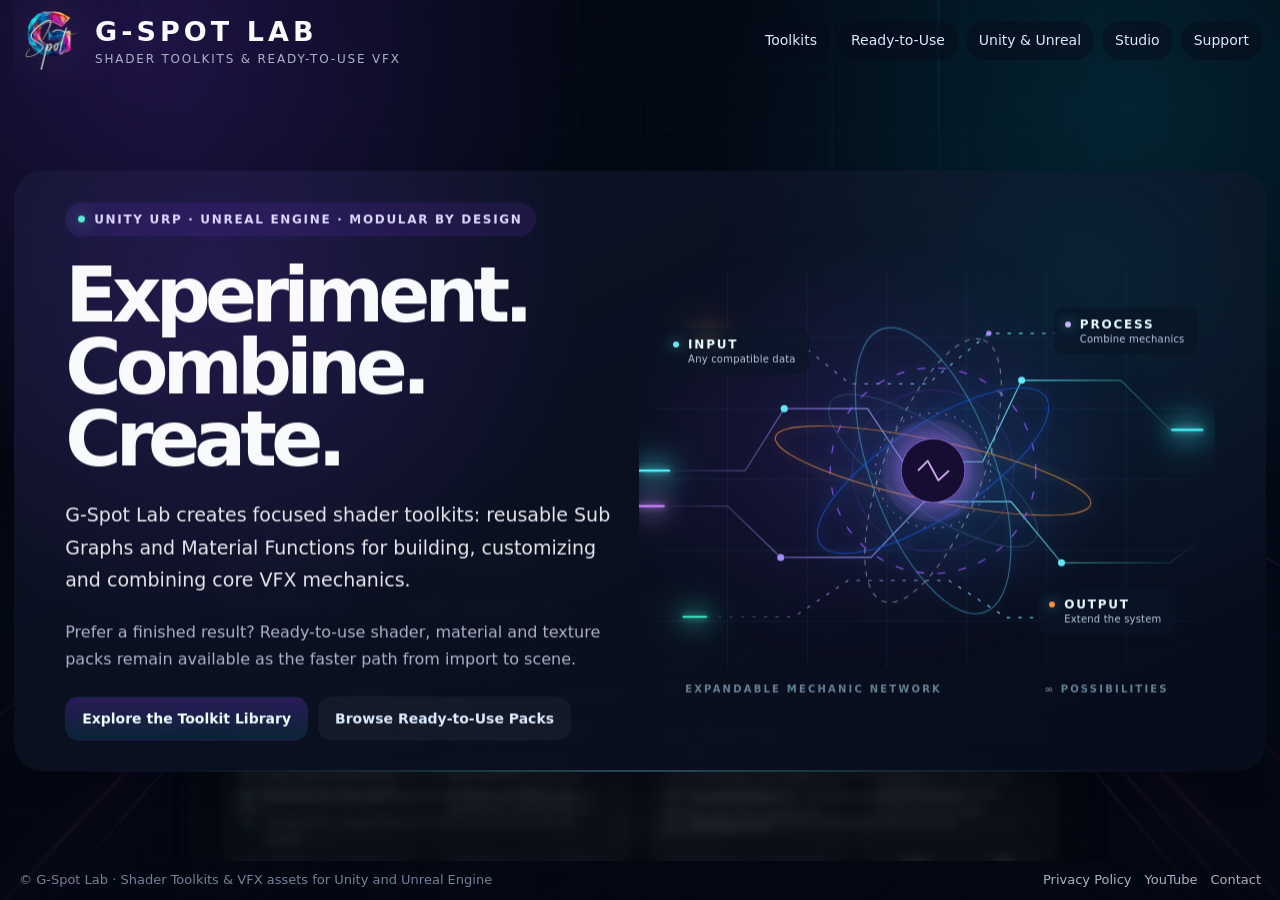
==== index.html @ 1133c8d6 "Make Support email click-to-copy with feedback and remove trailing period" ====
<!doctype html>
<html lang="en">
<head>
  <meta charset="utf-8" />
  <meta name="viewport" content="width=device-width, initial-scale=1" />
  <title>G-Spot Lab | Shader Toolkits & VFX Assets for Unity & Unreal</title>
  <meta name="description" content="Modular shader toolkits, reusable Sub Graphs and Material Functions, plus ready-to-use VFX assets for Unity URP and Unreal Engine." />
  <link rel="canonical" href="https://g-spotlab.com/" />
  <meta property="og:title" content="G-Spot Lab | Shader Toolkits & VFX Assets" />
  <meta property="og:description" content="Build, customize and combine shader mechanics—or start with ready-to-use VFX packs for Unity and Unreal Engine." />
  <meta property="og:image" content="https://g-spotlab.com/assets/products/elemental-energy-vfx-materials.png" />
  <meta property="og:url" content="https://g-spotlab.com/" />
  <meta property="og:type" content="website" />
  <meta property="og:site_name" content="G-Spot Lab" />
  <meta name="twitter:card" content="summary_large_image" />
  <meta name="twitter:title" content="G-Spot Lab | Shader Toolkits & VFX Assets" />
  <meta name="twitter:description" content="Reusable shader building blocks and ready-to-use VFX for Unity URP and Unreal Engine." />
  <meta name="twitter:image" content="https://g-spotlab.com/assets/products/elemental-energy-vfx-materials.png" />
  <script type="application/ld+json">
  {"@context":"https://schema.org","@type":"Organization","name":"G-Spot Lab","url":"https://g-spotlab.com/","logo":"https://g-spotlab.com/assets/gspot-logo.png","sameAs":["https://assetstore.unity.com/publishers/139238","https://www.fab.com/sellers/GLab%20Studio","https://www.youtube.com/@G-spotLab"],"description":"Independent publisher of modular shader toolkits and ready-to-use VFX assets for Unity URP and Unreal Engine."}
  </script>
  <style>
    :root{color-scheme:dark;--bg:#030711;--panel:#080d1c;--soft:rgba(255,255,255,.045);--line:rgba(196,181,253,.16);--text:#f8fafc;--muted:#aab2c7;--violet:#a78bfa;--cyan:#67e8f9;--mint:#5eead4;--blue:#60a5fa;--shadow:0 30px 110px rgba(0,0,0,.55)}
    *{box-sizing:border-box}html{scroll-behavior:smooth}body{margin:0;min-height:100vh;font-family:Inter,ui-sans-serif,system-ui,-apple-system,"Segoe UI",sans-serif;color:var(--text);background:radial-gradient(circle at 12% 5%,rgba(124,58,237,.23),transparent 31%),radial-gradient(circle at 88% 12%,rgba(6,182,212,.16),transparent 30%),linear-gradient(rgba(3,7,17,.86),rgba(3,7,17,.97)),url("assets/loading-bg.png") center bottom/cover fixed;overflow-x:hidden}
    body:before{content:"";position:fixed;inset:0;pointer-events:none;background:linear-gradient(rgba(196,181,253,.022) 1px,transparent 1px),linear-gradient(90deg,rgba(103,232,249,.018) 1px,transparent 1px);background-size:64px 64px;mask-image:radial-gradient(circle at 50% 20%,black,transparent 78%);z-index:-1}
    a{color:inherit;text-decoration:none}img{display:block;max-width:100%}h1,h2,h3,p{margin:0}p{color:var(--muted);font-size:14px;line-height:1.72}h1{max-width:940px;font-size:clamp(43px,7vw,88px);line-height:.94;letter-spacing:-.075em}h2{font-size:clamp(30px,4vw,50px);line-height:1;letter-spacing:-.055em}h3{font-size:20px;line-height:1.2;letter-spacing:-.025em}
    .page{width:min(1480px,calc(100% - 28px));margin:auto;padding:22px 0 36px}.header{display:flex;align-items:center;justify-content:space-between;gap:22px;padding:10px 4px 24px}.brand{display:flex;align-items:center;gap:14px}.brand img{height:70px;width:auto;filter:drop-shadow(0 0 28px rgba(167,139,250,.24))}.brand-name{font-size:27px;font-weight:850;letter-spacing:.15em;text-transform:uppercase}.brand-sub{margin-top:5px;color:var(--muted);font-size:11px;letter-spacing:.15em;text-transform:uppercase}.nav{display:flex;justify-content:flex-end;flex-wrap:wrap;gap:8px}.nav a{padding:9px 12px;border:1px solid rgba(148,163,184,.14);border-radius:999px;background:rgba(7,11,25,.48);color:#dbeafe;font-size:13px;transition:.2s}.nav a:hover{color:var(--cyan);border-color:rgba(103,232,249,.42);transform:translateY(-1px)}
    .shell{overflow:hidden;border:1px solid var(--line);border-radius:30px;background:linear-gradient(180deg,rgba(255,255,255,.06),rgba(255,255,255,.025));box-shadow:var(--shadow),inset 0 1px rgba(255,255,255,.08);backdrop-filter:blur(16px)}
    .hero{position:relative;display:grid;grid-template-columns:minmax(0,1.15fr) minmax(360px,.7fr);gap:clamp(30px,5vw,70px);min-height:700px;padding:clamp(30px,5vw,74px);background:radial-gradient(circle at 16% 18%,rgba(124,58,237,.22),transparent 30%),radial-gradient(circle at 85% 18%,rgba(8,145,178,.18),transparent 28%),linear-gradient(135deg,rgba(3,7,18,.88),rgba(7,11,25,.48))}.hero:after{content:"";position:absolute;inset:auto 0 0;height:1px;background:linear-gradient(90deg,transparent,var(--violet),var(--cyan),var(--mint),transparent);opacity:.55}.hero-copy{display:flex;flex-direction:column;justify-content:center;gap:23px}.eyebrow,.status,.tag{display:inline-flex;align-items:center;width:max-content;border-radius:999px;text-transform:uppercase;font-weight:760}.eyebrow{gap:9px;padding:8px 12px;border:1px solid rgba(167,139,250,.42);background:rgba(124,58,237,.13);color:#ddd6fe;font-size:12px;letter-spacing:.14em}.eyebrow:before{content:"";width:7px;height:7px;border-radius:50%;background:var(--mint);box-shadow:0 0 18px var(--mint)}.lead{max-width:760px;color:#e5e7eb;font-size:clamp(16px,1.5vw,19px)}.note{max-width:720px}.actions,.tags{display:flex;flex-wrap:wrap;gap:10px}.btn{display:inline-flex;align-items:center;justify-content:center;min-height:44px;padding:11px 16px;border:1px solid rgba(103,232,249,.42);border-radius:14px;background:linear-gradient(180deg,rgba(124,58,237,.28),rgba(6,182,212,.12));color:#ecfeff;font-size:14px;font-weight:720;transition:.2s}.btn:hover{transform:translateY(-2px);border-color:rgba(196,181,253,.68);box-shadow:0 18px 42px rgba(124,58,237,.2)}.btn.secondary{border-color:var(--line);background:var(--soft);color:#dbeafe}.btn.small{min-height:36px;padding:8px 11px;border-radius:11px;font-size:12px}
    .hero-visual{display:flex;align-items:center;justify-content:center}.system-card{position:relative;width:100%;padding:24px;border:1px solid rgba(196,181,253,.19);border-radius:28px;background:rgba(7,11,25,.76);box-shadow:0 30px 90px rgba(0,0,0,.42),0 0 90px rgba(124,58,237,.15);overflow:hidden}.system-card:before{content:"";position:absolute;inset:-40%;background:conic-gradient(from 100deg,transparent,rgba(124,58,237,.32),rgba(6,182,212,.22),rgba(20,184,166,.18),transparent);filter:blur(34px);animation:spin 18s linear infinite}@keyframes spin{to{transform:rotate(360deg)}}.system-inner{position:relative}.system-top{display:flex;justify-content:space-between;gap:12px;align-items:center;margin-bottom:22px}.status{padding:7px 10px;border:1px solid rgba(94,234,212,.3);background:rgba(7,11,25,.58);color:#ccfbf1;font-size:10px;letter-spacing:.13em}.platform{color:var(--muted);font-size:12px}.pipeline{display:grid;gap:13px;margin:20px 0}.node{position:relative;display:grid;grid-template-columns:42px 1fr auto;gap:13px;align-items:center;padding:14px;border:1px solid var(--line);border-radius:17px;background:rgba(255,255,255,.05)}.node:not(:last-child):after{content:"";position:absolute;left:34px;top:100%;width:1px;height:14px;background:linear-gradient(var(--violet),var(--cyan))}.node-icon{display:grid;place-items:center;width:42px;height:42px;border-radius:13px;background:linear-gradient(145deg,rgba(124,58,237,.32),rgba(6,182,212,.18));font-size:20px}.node strong{display:block;font-size:14px}.node span{color:var(--muted);font-size:11px}.node small{color:var(--cyan);font-size:10px;text-transform:uppercase;letter-spacing:.1em}.system-foot{padding-top:4px;color:#c7d2fe;font-size:13px;line-height:1.6}
    .section{padding:clamp(38px,5vw,70px) clamp(22px,5vw,72px);border-top:1px solid rgba(196,181,253,.1);background:rgba(7,11,25,.44)}.section:nth-of-type(odd){background:rgba(7,11,25,.58)}.section-head{display:flex;align-items:flex-end;justify-content:space-between;gap:28px;margin-bottom:28px}.section-head p{max-width:590px;text-align:right}.kicker{margin-bottom:11px;color:var(--mint);font-size:12px;font-weight:740;letter-spacing:.16em;text-transform:uppercase}
    .toolkit-grid,.asset-grid,.three-grid{display:grid;grid-template-columns:repeat(3,minmax(0,1fr));gap:18px}.card,.panel{border:1px solid rgba(148,163,184,.14);border-radius:22px;background:rgba(255,255,255,.043);box-shadow:inset 0 1px rgba(255,255,255,.055)}.toolkit{overflow:hidden}.toolkit-art{position:relative;height:220px;overflow:hidden;border-bottom:1px solid var(--line);background:#07101f}.toolkit-art:before,.toolkit-art:after{content:"";position:absolute;inset:-30%;filter:blur(2px)}.flow:before{background:repeating-linear-gradient(160deg,transparent 0 18px,rgba(103,232,249,.62) 20px 22px,transparent 24px 42px);transform:skewX(-18deg)}.flow:after{background:radial-gradient(ellipse at 30% 50%,rgba(124,58,237,.8),transparent 46%),linear-gradient(90deg,transparent,rgba(94,234,212,.3),transparent);mix-blend-mode:screen}.wave:before{background:repeating-radial-gradient(ellipse at 20% 50%,transparent 0 22px,rgba(167,139,250,.65) 24px 27px,transparent 30px 49px);transform:rotate(-9deg) scale(1.2)}.wave:after{background:radial-gradient(circle at 75% 45%,rgba(6,182,212,.65),transparent 38%);mix-blend-mode:screen}.distortion:before{background:conic-gradient(from 210deg at 50% 50%,rgba(124,58,237,.1),rgba(103,232,249,.7),rgba(3,7,18,.2),rgba(167,139,250,.65),rgba(94,234,212,.4),rgba(124,58,237,.1));border-radius:44%;transform:scale(.72) rotate(8deg);filter:blur(10px)}.distortion:after{inset:10%;border:1px solid rgba(103,232,249,.5);border-radius:45% 55% 38% 62%;box-shadow:0 0 42px rgba(103,232,249,.33),inset 0 0 34px rgba(167,139,250,.25)}.card-body{display:grid;gap:12px;padding:20px}.card-body p{min-height:72px}.card-top{display:flex;align-items:center;justify-content:space-between;gap:12px}.number{color:rgba(196,181,253,.55);font-size:12px;letter-spacing:.12em}.tag{padding:6px 9px;border:1px solid rgba(103,232,249,.24);background:rgba(6,182,212,.07);color:#cffafe;font-size:10px;letter-spacing:.05em}.tag.violet{border-color:rgba(167,139,250,.28);background:rgba(167,139,250,.09);color:#ddd6fe}.tag.green{border-color:rgba(94,234,212,.28);background:rgba(20,184,166,.08);color:#ccfbf1}.planned{display:flex;gap:8px;padding-top:4px}.planned span{flex:1;padding:9px;border:1px dashed rgba(148,163,184,.22);border-radius:11px;color:#8992a8;text-align:center;font-size:11px}.planned span:before{content:"◌ ";color:#697287}
    .choice{padding:25px}.choice h3{font-size:25px}.choice p{margin-top:12px}.choice-list{display:grid;gap:10px;margin-top:20px}.choice-item{display:grid;grid-template-columns:28px 1fr;gap:10px;align-items:start;color:#dbeafe;font-size:13px}.choice-item span{color:var(--mint)}.composition{display:grid;grid-template-columns:1fr 1fr;gap:20px;align-items:center}.route{display:flex;align-items:center;justify-content:center;flex-wrap:wrap;gap:9px;min-height:110px;padding:20px;border:1px solid var(--line);border-radius:22px;background:rgba(255,255,255,.035)}.route b{padding:12px 15px;border:1px solid rgba(103,232,249,.24);border-radius:12px;background:rgba(6,182,212,.08)}.route i{color:var(--violet);font-style:normal;font-size:20px}.composition-copy p{margin-top:14px}
    .asset-card{display:grid;grid-template-rows:auto 1fr auto;gap:14px;padding:14px}.asset-media{aspect-ratio:16/9;overflow:hidden;border:1px solid rgba(196,181,253,.12);border-radius:18px;background:rgba(0,0,0,.3)}.asset-media img{width:100%;height:100%;object-fit:contain;padding:7px}.asset-copy{display:grid;gap:9px;padding:0 4px}.asset-actions{display:flex;flex-wrap:wrap;gap:8px;padding:0 4px 4px}.panel{padding:24px}.panel p{margin-top:12px}.split{display:grid;grid-template-columns:repeat(2,minmax(0,1fr));gap:18px}.support-icon{display:block;margin-bottom:11px;color:var(--mint);font-size:23px}.links{display:grid;gap:9px;margin:16px 0 0;padding:0;list-style:none}.links a,.text-link{color:var(--cyan);text-decoration:underline;text-decoration-color:rgba(103,232,249,.35);text-underline-offset:4px}
    .footer{display:flex;justify-content:space-between;align-items:center;flex-wrap:wrap;gap:16px;padding:20px 6px 0;color:#778098;font-size:12px}.footer-links{display:flex;gap:13px;flex-wrap:wrap}.footer a{color:var(--muted)}
    @media(max-width:1100px){.hero{grid-template-columns:1fr;min-height:auto}.system-card{max-width:760px}.toolkit-grid,.asset-grid,.three-grid{grid-template-columns:repeat(2,minmax(0,1fr))}.composition{grid-template-columns:1fr}}
    @media(max-width:760px){.page{width:min(100% - 18px,1480px);padding-top:14px}.header{align-items:flex-start;flex-direction:column}.brand img{height:57px}.brand-name{font-size:20px}.brand-sub{font-size:9px}.nav{justify-content:flex-start}.hero,.section{padding:25px 16px}h1{font-size:clamp(40px,15vw,59px)}.section-head{display:block}.section-head p{margin-top:12px;text-align:left}.toolkit-grid,.asset-grid,.three-grid,.split{grid-template-columns:1fr}.actions .btn,.asset-actions .btn{width:100%}.card-body p{min-height:0}}

    /* Narrow-screen containment: prevent content-sized badges and pipeline rows from widening cards. */
    .hero>*,.hero-copy,.hero-visual,.system-card,.system-inner,.pipeline,.node,.card,.panel,.card-body{min-width:0}
    .eyebrow,.status,.tag{max-width:100%;line-height:1.35}
    .system-top,.card-top,.planned{flex-wrap:wrap}
    .node{grid-template-columns:42px minmax(0,1fr) auto}
    .node>div:nth-child(2){min-width:0}
    .node strong,.node span,.btn{overflow-wrap:anywhere}
    .planned span{flex:1 1 120px;min-width:0}
    .toolkit-grid>*,.asset-grid>*,.three-grid>*{min-width:0}

    @media(max-width:760px){
      .page{width:calc(100% - 18px);max-width:1480px}
      .brand,.nav{max-width:100%}
      .brand-sub{line-height:1.4}
      h1{max-width:100%;overflow-wrap:anywhere}
      .eyebrow{width:100%;white-space:normal}
      .eyebrow:before{flex:0 0 7px}
      .system-card{padding:18px}
      .node{grid-template-columns:38px minmax(0,1fr);gap:10px;padding:12px}
      .node-icon{grid-row:1 / span 2;width:38px;height:38px}
      .node small{grid-column:2;grid-row:2}
      .toolkit-grid,.asset-grid,.three-grid,.split{grid-template-columns:minmax(0,1fr)}
    }
  /* Unity / Unreal: technical subheadings should stand out without competing with the section title or Studio headings. */
  #engines .panel h3{font-size:clamp(25px,2.5vw,29px);line-height:1.18;letter-spacing:-.035em}
  .toolkit-video{display:block;position:relative;aspect-ratio:16/9;overflow:hidden;background:#07101f}.toolkit-video img{width:100%;height:100%;object-fit:cover;filter:brightness(.7);transition:transform .2s}.toolkit-video:hover img{transform:scale(1.035);filter:brightness(.95)}.video-play{position:absolute;left:50%;top:50%;transform:translate(-50%,-50%);display:grid;place-items:center;border-radius:50%;background:rgba(0,0,0,.74);border:1px solid var(--cyan);width:56px;height:56px;color:#fff}
.toolkit-video .media-status{position:absolute;z-index:2;right:0;bottom:0;max-width:100%;padding:10px 15px;border:0;border-radius:12px 0 0 0;background:var(--gsl-product-bg,#131824);box-shadow:none;color:#dcfdf7;font-size:12px;line-height:1.35;letter-spacing:.035em;pointer-events:none}
.toolkit{display:flex;flex-direction:column}.toolkit .card-body{flex:1;display:flex;flex-direction:column}.toolkit .card-body>.btn{align-self:flex-start;margin-top:auto}.toolkit .planned span{font-size:10px}.toolkit-grid{grid-template-columns:repeat(4,minmax(0,1fr))}@media(max-width:1100px){.toolkit-grid{grid-template-columns:repeat(2,minmax(0,1fr))}}@media(max-width:760px){.toolkit-grid{grid-template-columns:1fr}}

    /* One consistent product-card language for Toolkits and Ready-to-Use packs. */
    :root{--gsl-product-bg:#131824}
    #toolkits .card.toolkit,#packs .card.asset-card{background:var(--gsl-product-bg);border-color:rgba(148,163,184,.16);overflow:hidden}
    #packs .asset-grid{grid-template-columns:repeat(5,minmax(0,1fr));gap:14px}
    #packs .asset-card{display:flex;flex-direction:column;gap:0;padding:0;min-width:0}
    #packs .asset-media{display:block;position:relative;flex:0 0 auto;width:100%;aspect-ratio:16/9;margin:0;border:0;border-radius:0;background:#070d1b;overflow:hidden}
    #packs .asset-media img{width:100%;height:100%;padding:0;display:block;object-fit:cover;transition:transform .22s ease,filter .22s ease}
    #packs .asset-media-static{background:#000;cursor:zoom-in}
        #packs .asset-media-static:focus-visible{outline:2px solid #67e8f9;outline-offset:-2px}
    #packs .asset-media-static img{object-fit:contain;background:#000}
    #packs .asset-media-video img{filter:brightness(.76)}
    #packs .asset-media:hover img{transform:scale(1.035)}
    #packs .asset-media-video:hover img{filter:brightness(.96)}
    #packs .asset-media .video-play{width:44px;height:44px;font-size:16px}
    #packs .asset-media .media-status{position:absolute;z-index:2;right:0;bottom:0;max-width:100%;padding:10px 14px;border:0;border-radius:12px 0 0 0;background:var(--gsl-product-bg);box-shadow:none;color:#dcfdf7;font-size:12px;line-height:1.35;letter-spacing:.035em;pointer-events:none}
    /* Warm product names and color-coded availability. */
    #toolkits .card-body h3,#packs .asset-copy h3{color:#ffa75c}
    #toolkits .toolkit-video .status-available{color:#48ead9}
    #toolkits .toolkit-video .status-in-review{color:#f4b56a}
    #packs .asset-media-static + .asset-copy .tags{flex-wrap:nowrap}
    #packs .asset-media-static + .asset-copy .tag{white-space:nowrap}
    #packs .asset-copy{display:flex;flex:1;flex-direction:column;gap:10px;padding:19px 17px 14px;min-width:0}
    #packs .asset-copy h3{font-size:20px;line-height:1.26}
    #packs .asset-copy p{margin:0}
    #packs .asset-copy .tags{margin-top:auto;gap:7px;padding-top:8px}
    #packs .asset-actions{display:grid;grid-template-columns:minmax(0,1fr) minmax(0,1fr);gap:7px;padding:0 17px 18px}
    #packs .asset-actions .btn{width:100%;min-width:0;min-height:38px;padding:8px 6px;white-space:nowrap}
    @media(max-width:1310px){#packs .asset-grid{grid-template-columns:repeat(3,minmax(0,1fr))}}
    @media(max-width:890px){#packs .asset-grid{grid-template-columns:repeat(2,minmax(0,1fr))}}
    @media(max-width:600px){#packs .asset-grid{grid-template-columns:minmax(0,1fr)}}
  </style>
  <link rel="stylesheet" href="/assets/gsl-ui.css?v=20261024-studio-compact-2" />
  <link rel="stylesheet" href="/assets/product-actions.css?v=5" />
  <link rel="stylesheet" href="/assets/video-modal.css?v=3" />
  <script src="/assets/video-modal.js?v=3" defer></script>
<style>
/* Support email is an actionable copy control, not a mailto link. */
.gsl-copy-email{appearance:none;-webkit-appearance:none;border:0;background:none;padding:0;cursor:pointer;font:inherit;text-align:left;text-decoration:underline;text-decoration-color:rgba(103,232,249,.35);text-underline-offset:3px}
.gsl-copy-email:hover{color:#e9d5ff;text-decoration-color:currentColor}
.gsl-copy-email:focus-visible{outline:2px solid #a78bfa;outline-offset:4px;border-radius:3px}
.gsl-copy-feedback{display:inline-block;color:#5eead4;font-size:12px;font-weight:700;min-width:0}
</style>
<script>
document.addEventListener('click',async function(event){
  const button=event.target.closest('[data-copy-email]');
  if(!button)return;
  const email=button.dataset.copyEmail, feedback=button.nextElementSibling;
  let ok=false;
  try{
    if(navigator.clipboard && window.isSecureContext){await navigator.clipboard.writeText(email);ok=true;}
    else{
      const field=document.createElement('textarea');
      field.value=email;field.setAttribute('readonly','');field.style.position='fixed';field.style.opacity='0';
      document.body.appendChild(field);field.select();ok=document.execCommand('copy');field.remove();
    }
  }catch(err){ok=false;}
  if(feedback)feedback.textContent=ok?'Copied!':'Select and copy the email address';
});
</script>
<link rel="stylesheet" href="/assets/back-to-top.css?v=1" />
  <script src="/assets/back-to-top.js?v=1" defer></script>
  <link rel="stylesheet" href="/assets/scroll-depth.css?v=29" />
  <script src="/assets/scroll-depth.js?v=22" defer></script>
</head>
<body>
  <div class="page">
    <header class="header">
      <a class="brand" href="#top" aria-label="G-Spot Lab home"><img src="assets/gspot-logo.png" alt="G-Spot Lab logo" /><div><div class="brand-name">G-Spot Lab</div><div class="brand-sub">Shader toolkits & ready-to-use VFX</div></div></a>
      <nav class="nav" aria-label="Main navigation"><a href="#toolkits">Toolkits</a><a href="#packs">Ready-to-Use</a><a href="#engines">Unity & Unreal</a><a href="#studio">Studio</a><a href="#support">Support</a></nav>
    </header>
    <main class="shell depth-shell" id="top">
      <div class="depth-stage depth-stage--hero" data-depth-stage>
        <section class="hero">
        <div class="hero-copy">
          <div class="eyebrow">Unity URP · Unreal Engine · Modular by design</div>
          <h1>Experiment.<br>Combine.<br>Create.</h1>
          <p class="lead">G-Spot Lab creates focused shader toolkits: reusable Sub Graphs and Material Functions for building, customizing and combining core VFX mechanics.</p>
          <p class="note">Prefer a finished result? Ready-to-use shader, material and texture packs remain available as the faster path from import to scene.</p>
          <div class="actions"><a class="btn" href="#toolkits">Explore the Toolkit Library</a><a class="btn secondary" href="#packs">Browse Ready-to-Use Packs</a></div>
        </div>
        <div class="hero-visual">
          <article class="system-card"><div class="system-inner"><div class="system-top"><span class="status">Toolkit Library</span><span class="platform">Unity + Unreal</span></div><h3>Independent mechanics. Shared principles.</h3><div class="pipeline"><div class="node"><div class="node-icon">→</div><div><strong>Flow</strong><span>Directional coordinate motion</span></div><small>Toolkit 01</small></div><div class="node"><div class="node-icon">∿</div><div><strong>Wave</strong><span>Controlled wave deformation</span></div><small>Toolkit 02</small></div><div class="node"><div class="node-icon">◉</div><div><strong>Distortion</strong><span>Scalar and vector displacement</span></div><small>Toolkit 03</small></div></div><p class="system-foot">Start with one mechanic, or combine compatible tools for more complex results.</p></div></article>
          <div class="gsl-hero-art" aria-hidden="true">
            <div class="gsl-art-halo"></div>
            <svg class="gsl-art-circuit" viewBox="0 0 650 520" fill="none" xmlns="http://www.w3.org/2000/svg" preserveAspectRatio="xMidYMid meet">
              <defs>
                <linearGradient id="gsl-hero-wire" x1="20" y1="240" x2="640" y2="250" gradientUnits="userSpaceOnUse">
                  <stop stop-color="#a78bfa" stop-opacity="0"/><stop offset=".3" stop-color="#a78bfa" stop-opacity=".75"/><stop offset=".66" stop-color="#67e8f9" stop-opacity=".92"/><stop offset="1" stop-color="#2dd4bf" stop-opacity="0"/>
                </linearGradient>
                <linearGradient id="gsl-hero-flow" x1="120" y1="0" x2="520" y2="520" gradientUnits="userSpaceOnUse">
                  <stop stop-color="#c4b5fd"/><stop offset=".5" stop-color="#67e8f9"/><stop offset="1" stop-color="#fb923c"/>
                </linearGradient>
              </defs>
              <g class="gsl-art-grid" stroke="#67e8f9" stroke-opacity=".10" stroke-width="1">
                <path d="M20 110H630M20 190H630M20 270H630M20 350H630M20 430H630M100 36V482M190 36V482M280 36V482M370 36V482M460 36V482M550 36V482"/>
              </g>
              <g stroke="url(#gsl-hero-wire)" stroke-width="1.3">
                <path d="M0 260H120L164 190H258L298 250H388L432 158H544L600 214H650"/>
                <path d="M0 300H100L160 358H262L322 295H420L477 364H600L650 325"/>
                <path d="M65 110H174L238 162H326L395 105H590" stroke-dasharray="4 9"/>
                <path d="M50 425H175L236 384H350L415 426H605" stroke-dasharray="4 9"/>
              </g>
              <g class="gsl-art-pulses" fill="none" stroke-linecap="round">
                <path class="gsl-pulse gsl-pulse-cyan" d="M0 260H120L164 190H258L298 250H388L432 158H544L600 214H650" stroke="#46f5ff" stroke-width="2.5" stroke-dasharray="34 720"/>
                <path class="gsl-pulse gsl-pulse-violet" d="M0 300H100L160 358H262L322 295H420L477 364H600L650 325" stroke="#cb83ff" stroke-width="2.5" stroke-dasharray="28 720"/>
                <path class="gsl-pulse gsl-pulse-orange" d="M65 110H174L238 162H326L395 105H590" stroke="#ffae51" stroke-width="2" stroke-dasharray="23 650"/>
                <path class="gsl-pulse gsl-pulse-mint" d="M50 425H175L236 384H350L415 426H605" stroke="#44ffd6" stroke-width="2" stroke-dasharray="26 650"/>
              </g>
              <g class="gsl-art-ring-outer" stroke="#9b5cff">
                <circle cx="332" cy="260" r="116" stroke-width="1.5" stroke-opacity=".77" stroke-dasharray="9 15"/>
              </g>
              <g class="gsl-art-ring-middle" stroke="#6d38c8">
                <circle cx="332" cy="260" r="91" stroke-width="1.1" stroke-opacity=".32"/>
              </g>
              <g class="gsl-art-ring-inner" stroke="#deabff">
                <circle cx="332" cy="260" r="65" stroke-width="1" stroke-opacity=".87" stroke-dasharray="2 8"/>
              </g>
              <g class="gsl-art-orbit-one" stroke="#164fc5">
                <ellipse cx="332" cy="260" rx="152" ry="52" transform="rotate(-33 332 260)" stroke-width="1.2" stroke-opacity=".85"/>
              </g>
              <g class="gsl-art-orbit-two" stroke="#6bbcff">
                <ellipse cx="332" cy="260" rx="139" ry="45" transform="rotate(34 332 260)" stroke-width=".9" stroke-opacity=".28"/>
              </g>
              <g class="gsl-art-orbit-three" stroke="#48a9d9">
                <ellipse cx="332" cy="260" rx="170" ry="70" transform="rotate(70 332 260)" stroke-width="1.35" stroke-opacity=".53"/>
              </g>
              <g class="gsl-art-orbit-four" stroke="#e7f7ff">
                <ellipse cx="332" cy="260" rx="158" ry="56" transform="rotate(-69 332 260)" stroke-width="1.25" stroke-opacity=".42" stroke-dasharray="6 7"/>
              </g>
              <g class="gsl-art-orbit-five" stroke="#ff9b43">
                <ellipse cx="332" cy="260" rx="182" ry="34" transform="rotate(12 332 260)" stroke-width="1.1" stroke-opacity=".66"/>
              </g>
              <g class="gsl-art-core">
                <circle cx="332" cy="260" r="36" fill="#170c32" stroke="#a978ff" stroke-opacity=".75"/>
                <path d="M315 260L326 249L338 271L350 260" stroke="#e0b7ff" stroke-width="2" stroke-linejoin="round"/>
                <circle cx="332" cy="260" r="48" stroke="#b376ff" stroke-opacity=".11" stroke-width="19"/>
              </g>
              <g fill="#67e8f9"><circle cx="164" cy="190" r="4"/><circle cx="432" cy="158" r="4"/><circle cx="477" cy="364" r="4"/></g>
              <g fill="#a78bfa"><circle cx="160" cy="358" r="4"/><circle cx="395" cy="105" r="3"/></g>
            </svg>
            <div class="gsl-art-chip gsl-art-chip-flow"><span class="gsl-chip-dot"></span><strong>INPUT</strong><small>Any compatible data</small></div>
            <div class="gsl-art-chip gsl-art-chip-wave"><span class="gsl-chip-dot"></span><strong>PROCESS</strong><small>Combine mechanics</small></div>
            <div class="gsl-art-chip gsl-art-chip-dist"><span class="gsl-chip-dot"></span><strong>OUTPUT</strong><small>Extend the system</small></div>
            <div class="gsl-art-caption">EXPANDABLE MECHANIC NETWORK <span>∞ POSSIBILITIES</span></div>
          </div>
        </div>
      </section>
      </div>
      <div class="depth-stage depth-stage--toolkits" data-depth-stage>
        <section class="section" id="toolkits"><div class="section-head"><div><div class="kicker">Shader Toolkit Library</div><h2>Experiment. Combine. Create.</h2></div><p>Focused, reusable shader mechanics. Explore a toolkit, watch its demonstration, and choose the engine that suits your workflow.</p></div><div class="toolkit-grid"><article class="card toolkit"><a class="toolkit-video" href="https://youtu.be/dNGu9Xb4zLY" data-video-id="dNGu9Xb4zLY" data-video-title="GSL Flow Toolkit" aria-label="Watch GSL Flow Toolkit video"><img loading="lazy" src="https://i.ytimg.com/vi/dNGu9Xb4zLY/hqdefault.jpg" alt="GSL Flow Toolkit demonstration" /><span class="video-play" aria-hidden="true">▶</span><span class="status media-status status-available">Available</span></a><div class="card-body"><h3>GSL Flow Toolkit</h3><p>Reusable directional UV and coordinate motion for scrolling, layered movement and custom flows.</p><div class="store-options"><div class="store-option"><a class="btn small" href="https://assetstore.unity.com/packages/slug/409812" target="_blank" rel="noopener noreferrer" aria-label="View GSL Flow Toolkit on Unity Store">Unity Store</a></div><div class="store-option"><a class="btn small" href="https://www.fab.com/listings/cc0058cd-9c9c-47ea-a106-dcf22b9762d1" target="_blank" rel="noopener noreferrer" aria-label="View GSL Flow Toolkit on Fab">Fab</a></div></div></div></article>
<article class="card toolkit"><a class="toolkit-video" href="https://youtu.be/HZe4QOaxE4Q" data-video-id="HZe4QOaxE4Q" data-video-title="GSL Wave Toolkit" aria-label="Watch GSL Wave Toolkit video"><img loading="lazy" src="https://i.ytimg.com/vi/HZe4QOaxE4Q/hqdefault.jpg" alt="GSL Wave Toolkit demonstration" /><span class="video-play" aria-hidden="true">▶</span><span class="status media-status status-available">Available</span></a><div class="card-body"><h3>GSL Wave Toolkit</h3><p>Controllable wave motion and deformation for animated surfaces, oscillation and procedural material effects.</p><div class="store-options"><div class="store-option"><a class="btn small" href="https://assetstore.unity.com/packages/slug/408858" target="_blank" rel="noopener noreferrer" aria-label="View GSL Wave Toolkit on Unity Store">Unity Store</a></div><div class="store-option"><a class="btn small" href="https://www.fab.com/listings/fd208e9a-8d34-4849-b921-5dd1a7824233" target="_blank" rel="noopener noreferrer" aria-label="View GSL Wave Toolkit on Fab">Fab</a></div></div></div></article>
<article class="card toolkit"><a class="toolkit-video" href="https://youtu.be/yE6YUNaL6pM" data-video-id="yE6YUNaL6pM" data-video-title="GSL Distortion Toolkit" aria-label="Watch GSL Distortion Toolkit video"><img loading="lazy" src="https://i.ytimg.com/vi/yE6YUNaL6pM/hqdefault.jpg" alt="GSL Distortion Toolkit demonstration" /><span class="video-play" aria-hidden="true">▶</span><span class="status media-status status-available">Available</span></a><div class="card-body"><h3>GSL Distortion Toolkit</h3><p>Create and apply scalar and vector-driven coordinate distortion for heat, energy and stylized displacement.</p><div class="store-options"><div class="store-option"><a class="btn small" href="https://assetstore.unity.com/packages/slug/410838" target="_blank" rel="noopener noreferrer" aria-label="View GSL Distortion Toolkit on Unity Store">Unity Store</a></div><div class="store-option"><a class="btn small" href="https://www.fab.com/listings/f30ad4de-3556-4d3c-853f-114d944e98c0" target="_blank" rel="noopener noreferrer" aria-label="View GSL Distortion Toolkit on Fab">Fab</a></div></div></div></article>
<article class="card toolkit"><a class="toolkit-video" href="https://youtu.be/sMg16_JFR1A" data-video-id="sMg16_JFR1A" data-video-title="GSL Dissolve Toolkit" aria-label="Watch GSL Dissolve Toolkit video"><img loading="lazy" src="https://i.ytimg.com/vi/sMg16_JFR1A/hqdefault.jpg" alt="GSL Dissolve Toolkit demonstration" /><span class="video-play" aria-hidden="true">▶</span><span class="status media-status status-in-review">Unity · In review</span></a><div class="card-body"><h3>GSL Dissolve Toolkit</h3><p>Field-driven reveal and disappearance effects with controllable progression, transitions and edges.</p><div class="store-options"><div class="store-option"><span class="btn small store-disabled" aria-disabled="true"><span class="store-main-label">Unity</span><span class="store-state review">In review</span></span></div><div class="store-option"><span class="btn small store-disabled" aria-disabled="true"><span class="store-main-label">Fab</span><span class="store-state development">In development</span></span></div></div></div></article></div><p style="margin-top:22px"><a class="btn secondary" href="/toolkits/">View the Toolkit Catalog →</a></p></section>
      </div>
      <div class="depth-stage depth-stage--workflow" data-depth-stage>
        <section class="section">
        <div class="section-head"><div><div class="kicker">Choose your workflow</div><h2>Build it — or use it.</h2></div><p>Two product layers serve different jobs without forcing every developer into the same workflow.</p></div>
        <div class="split"><article class="panel choice"><div class="kicker">Build Your Own</div><h3>Shader Toolkits</h3><p>Atomic, reusable shader building blocks with clear inputs, outputs and shared conventions.</p><div class="choice-list"><div class="choice-item"><span>◆</span><div>Unity Sub Graphs and Unreal Material Functions</div></div><div class="choice-item"><span>◆</span><div>Ready-to-use example materials for practical starting points</div></div><div class="choice-item"><span>◆</span><div>Designed for composition, extension and project-specific control</div></div></div></article><article class="panel choice"><div class="kicker">Ready to Use</div><h3>VFX Packs</h3><p>Finished shaders, materials and textures for developers who need a working visual result quickly.</p><div class="choice-list"><div class="choice-item"><span>✦</span><div>Import, tune and place in a scene</div></div><div class="choice-item"><span>✦</span><div>Stylized energy, fire, lava and animated surfaces</div></div><div class="choice-item"><span>✦</span><div>Available now through Unity Asset Store and Fab</div></div></div></article></div>
      </section>
      </div>
      <div class="depth-stage depth-stage--composition" data-depth-stage>
        <section class="section">
        <div class="composition">
          <div class="composition-copy">
            <div class="kicker">Composition first</div>
            <h2>Different paths. More control.</h2>
            <p>The diagrams illustrate two possible composition patterns—not a complete set of rules or connections. Depending on compatible inputs and outputs, mechanics can be chained, rearranged, branched or blended in other ways.</p>
          </div>
          <div class="composition-diagrams">
            <div class="diagram-card">
              <div class="diagram-heading">Example 01 · Sequential processing</div>
              <div class="diagram-flow" role="img" aria-label="Input flows into Layer 1, then Layer 2, then Output">
                <span class="diagram-node input">Input</span><span class="diagram-arrow" aria-hidden="true">→</span>
                <span class="diagram-node">Layer 1</span><span class="diagram-arrow" aria-hidden="true">→</span>
                <span class="diagram-node">Layer 2</span><span class="diagram-arrow" aria-hidden="true">→</span>
                <span class="diagram-node output">Output</span>
              </div>
              <p class="diagram-caption">One possible chain: each compatible stage processes the preceding result. Additional stages and orders are possible.</p>
            </div>
            <div class="diagram-card">
              <div class="diagram-heading">Example 02 · Parallel processing + blend</div>
              <div class="diagram-parallel" role="img" aria-label="Layer 1 and Layer 2 feed independently into Blend, which produces Output">
                <div class="diagram-branches">
                  <div class="diagram-branch"><span class="diagram-node">Layer 1</span><span class="diagram-arrow" aria-hidden="true">↘</span></div>
                  <div class="diagram-branch"><span class="diagram-node">Layer 2</span><span class="diagram-arrow" aria-hidden="true">↗</span></div>
                </div>
                <span class="diagram-mobile-arrow" aria-hidden="true">↓</span>
                <span class="diagram-node merge">Blend</span>
                <span class="diagram-arrow" aria-hidden="true">→</span>
                <span class="diagram-node output">Output</span>
              </div>
              <p class="diagram-caption">One possible branch: generate separate compatible results, then combine them with a blend or mask.</p>
            </div>
          </div>
        </div>
      </section>
      </div>
      <div class="depth-stage depth-stage--packs" data-depth-stage>
        <section class="section" id="packs">
        <div class="section-head"><div><div class="kicker">Available now</div><h2>Ready-to-Use VFX Packs</h2></div><p>Finished products remain part of G-Spot Lab: they are the direct route when flexibility matters less than speed.</p></div>
        <div class="asset-grid">
          <article class="card asset-card"><a class="asset-media asset-media-video" href="https://youtu.be/9NJ4K64HCDg" data-video-id="9NJ4K64HCDg" data-video-title="Fire &amp; Lava VFX Materials" target="_blank" rel="noopener noreferrer" aria-label="Play Fire &amp; Lava VFX Materials video"><img loading="lazy" src="https://i.ytimg.com/vi/9NJ4K64HCDg/hqdefault.jpg" alt="Fire &amp; Lava VFX Materials video preview" /><span class="video-play" aria-hidden="true">▶</span><span class="status media-status">Shader Pack</span></a><div class="asset-copy"><h3>Fire & Lava VFX Materials</h3><p>Animated stylized fire and lava materials for game scenes and VFX surfaces.</p></div><div class="asset-actions"><a class="btn small" href="https://assetstore.unity.com/packages/slug/380288" target="_blank" rel="noopener noreferrer">Unity Store</a><a class="btn small" href="https://www.fab.com/listings/8ad65987-8f4f-48d8-b188-061b472d6edd" target="_blank" rel="noopener noreferrer">Fab</a></div></article>
          <article class="card asset-card"><a class="asset-media asset-media-video" href="https://youtu.be/jHZIP1Cc9fo" data-video-id="jHZIP1Cc9fo" data-video-title="Elemental Energy VFX Materials" target="_blank" rel="noopener noreferrer" aria-label="Play Elemental Energy VFX Materials video"><img loading="lazy" src="https://i.ytimg.com/vi/jHZIP1Cc9fo/hqdefault.jpg" alt="Elemental Energy VFX Materials video preview" /><span class="video-play" aria-hidden="true">▶</span><span class="status media-status">Modular Pack</span></a><div class="asset-copy"><h3>Elemental Energy VFX Materials</h3><p>Animated energy materials with flow, dual flow, wave, pulse, glow and distortion.</p></div><div class="asset-actions"><a class="btn small" href="https://assetstore.unity.com/packages/slug/373670" target="_blank" rel="noopener noreferrer">Unity Store</a><a class="btn small" href="https://www.fab.com/listings/55c57644-fd6b-45ec-a4e5-1b2f7ff98ccd" target="_blank" rel="noopener noreferrer">Fab</a></div></article>
          <article class="card asset-card"><a class="asset-media asset-media-video" href="https://youtu.be/wdWJCfK3Va4" data-video-id="wdWJCfK3Va4" data-video-title="Magic Energy VFX Shader Lite" target="_blank" rel="noopener noreferrer" aria-label="Play Magic Energy VFX Shader Lite video"><img loading="lazy" src="https://i.ytimg.com/vi/wdWJCfK3Va4/hqdefault.jpg" alt="Magic Energy VFX Shader Lite video preview" /><span class="video-play" aria-hidden="true">▶</span><span class="status media-status">Free Pack</span></a><div class="asset-copy"><h3>Magic Energy VFX Shader Lite</h3><p>A free lightweight pack with Flow, Wave and Distortion Lite effects.</p></div><div class="asset-actions"><a class="btn small" href="https://marketplace.unity.com/packages/vfx/shaders/magic-energy-vfx-shader-lite-pack-flow-wave-distortion-urp-382224" target="_blank" rel="noopener noreferrer">Unity Store</a><a class="btn small" href="https://www.fab.com/listings/5d240930-5cdf-4eed-b788-66483790e5fd" target="_blank" rel="noopener noreferrer">Fab</a></div></article>
          <article class="card asset-card"><a class="asset-media asset-media-static" href="/assets/products/magic-energy-materials-30.png" data-image-src="/assets/products/magic-energy-materials-30.png" data-image-title="Magic Energy Materials Pack" aria-label="Enlarge Magic Energy Materials Pack image"><img loading="lazy" src="assets/products/magic-energy-materials-30.png" alt="Magic Energy Materials Pack product preview" /><span class="status media-status">Materials Pack</span></a><div class="asset-copy"><h3>Magic Energy Materials Pack</h3><p>30 seamless stylized energy materials with PBR and emission maps.</p></div><div class="asset-actions"><a class="btn small" href="https://assetstore.unity.com/packages/slug/369768" target="_blank" rel="noopener noreferrer">Unity Store</a><a class="btn small" href="https://www.fab.com/listings/f67a5cfa-79ea-40b8-928a-9c430293da1a" target="_blank" rel="noopener noreferrer">Fab</a></div></article>
          <article class="card asset-card"><a class="asset-media asset-media-static" href="/assets/products/magic-energy-textures-free.png" data-image-src="/assets/products/magic-energy-textures-free.png" data-image-title="Magic Energy Textures Pack" aria-label="Enlarge Magic Energy Textures Pack image"><img loading="lazy" src="assets/products/magic-energy-textures-free.png" alt="Magic Energy Textures Pack product preview" /><span class="status media-status">Free Pack</span></a><div class="asset-copy"><h3>Magic Energy Textures Pack</h3><p>A free starter collection of seamless PBR energy materials and emission-ready maps.</p></div><div class="asset-actions"><a class="btn small" href="https://assetstore.unity.com/packages/slug/370264" target="_blank" rel="noopener noreferrer">Unity Store</a><a class="btn small" href="https://www.fab.com/listings/9c95fbdf-88fc-4522-8d98-d0e1a121b955" target="_blank" rel="noopener noreferrer">Fab</a></div></article>
        </div>
      </section>
      </div>
      <div class="depth-stage depth-stage--engines" data-depth-stage>
        <section class="section" id="engines"><div class="section-head"><div><div class="kicker">One design language</div><h2>Unity and Unreal</h2></div><p>The same mechanic, parameter logic and documentation structure—implemented for each engine rather than loosely imitated.</p></div><div class="split"><article class="panel"><div class="kicker">Unity URP</div><h3>Sub Graphs + example materials</h3><p>Reusable Shader Graph components, practical materials and demonstrations built around explicit coordinate and time inputs.</p><div class="actions" style="margin-top:18px"><a class="btn small secondary" href="https://assetstore.unity.com/publishers/139238" target="_blank" rel="noopener noreferrer">Current Unity products</a></div></article><article class="panel"><div class="kicker">Unreal Engine</div><h3>Material Functions + instances</h3><p>Matching Material Functions and examples designed to preserve the same contracts and expected behavior across engines.</p><div class="actions" style="margin-top:18px"><a class="btn small secondary" href="https://www.fab.com/sellers/GLab%20Studio" target="_blank" rel="noopener noreferrer">Current Fab products</a></div></article></div></section>
      </div>
      <div class="depth-stage depth-stage--studio" data-depth-stage>
        <section class="section" id="studio"><div class="split"><article class="panel"><div class="kicker">Studio</div><h2>Tools before spectacle.</h2><p>G-Spot Lab is an independent shader asset studio focused on modular architecture, clear contracts and reusable mechanics for real production workflows.</p><p>Visual examples matter—but they exist to prove the tool, explain its behavior and help developers start quickly.</p></article><article class="panel"><div class="kicker">What every Toolkit aims for</div><h2>Made to explore, built to combine.</h2>
          <div class="choice-list principles-list">
            <div class="choice-item"><span class="principle-mark" aria-hidden="true">✦</span><p>One focused mechanic with a clearly defined purpose</p></div>
            <div class="choice-item"><span class="principle-mark" aria-hidden="true">✦</span><p>Consistent, understandable inputs and controls</p></div>
            <div class="choice-item"><span class="principle-mark" aria-hidden="true">✦</span><p>Composition with other mechanics where their data contracts allow</p></div>
            <div class="choice-item"><span class="principle-mark" aria-hidden="true">✦</span><p>Practical examples and ready-to-use assets where included</p></div>
          </div></article></div></section>
      </div>
      <div class="depth-stage depth-stage--support" data-depth-stage>
        <section class="section" id="support"><div class="section-head"><div><div class="kicker">Documentation & support</div><h2>Understand what you connect.</h2></div><p>Documentation covers contracts, defaults, units, order-dependent composition and practical examples—not only a list of exposed parameters.</p></div><div class="three-grid"><article class="panel"><span class="support-icon">◇</span><h3>Clear contracts</h3><p>Inputs, outputs, defaults, units and boundaries for every public building block.</p></article><article class="panel"><span class="support-icon">⇄</span><h3>Composition notes</h3><p>How sequence, parallel branches and blending change the final behavior.</p></article><article class="panel"><span class="support-icon">✉</span><h3>Direct support</h3><p>Questions, product support, licensing and business communication at <button type="button" class="text-link gsl-copy-email" data-copy-email="gspotlab.com@gmail.com" aria-label="Copy email address" title="Copy email address">gspotlab.com@gmail.com</button> <span class="gsl-copy-feedback" role="status" aria-live="polite"></span></p></article></div></section>
      </div>
    </main>
    <footer class="footer"><span>© G-Spot Lab · Shader Toolkits & VFX assets for Unity and Unreal Engine</span><div class="footer-links"><a href="/privacy/">Privacy Policy</a><a href="https://www.youtube.com/@G-spotLab" target="_blank" rel="noopener noreferrer">YouTube</a><a href="#support">Contact</a></div></footer>
  </div>
</body>
</html>
---- assets/gsl-ui.css ----
/* G-Spot Lab — shared editorial scale and composition visualizations.
   Applied after each page's local styles to retain its layout and brand identity. */
:root {
  --gsl-text-size: 16px;
  --gsl-small-size: 13px;
  --gsl-text-leading: 1.7;
}
body, button, input, textarea, select {
  font-family: Inter, ui-sans-serif, system-ui, -apple-system, "Segoe UI", sans-serif;
}
body { font-size: var(--gsl-text-size); }
p { font-size: var(--gsl-text-size); line-height: var(--gsl-text-leading); }
h2 { line-height: 1.13; }
h3 { font-size: 21px; line-height: 1.28; }
.btn, .nav a { font-size: 14px; }
.btn.small { font-size: var(--gsl-small-size); }
.brand-sub, .kicker { font-size: 12px; }
.nav a { line-height: 1.4; }
.platform, .number, .footer { font-size: var(--gsl-small-size); }
.status, .tag { font-size: 12px; }
.node strong { font-size: 15px; }
.node span { font-size: 13px; line-height: 1.55; }
.node small { font-size: 11px; }
.system-foot { font-size: 14px; line-height: 1.6; }
.choice-item { font-size: 15px; line-height: 1.6; grid-template-columns: 24px minmax(0,1fr); align-items: start; }
.choice-item span { text-align: center; font-weight: 700; font-size: 17px; line-height: 1.4; }
.card-body p { min-height: 0; }
.card-body .planned span, .toolkit .planned span { font-size: 12px; line-height: 1.45; }
.footer { line-height: 1.6; }
.panel h2 { font-size: clamp(27px, 3vw, 37px); }
/* Studio cards share the same h2 typography and paragraph scale. */
.principles-list { gap: 2px; margin-top: 20px; }
.principles-list .choice-item { grid-template-columns: 24px minmax(0,1fr); align-items: start; }
.principles-list .choice-item p { margin: 0; color: var(--muted); font-size: var(--gsl-text-size); line-height: 1.45; }
.principles-list .principle-mark { color: var(--mint, #5eead4); font-size: 19px; }
.composition { grid-template-columns: minmax(0,.85fr) minmax(0,1.15fr); gap: clamp(25px, 4vw, 60px); }
.composition-copy p { max-width: 570px; }
.composition-diagrams { display: grid; gap: 15px; min-width: 0; }
.diagram-card {
  border: 1px solid rgba(103,232,249,.19);
  background: linear-gradient(125deg,rgba(124,58,237,.09),rgba(6,182,212,.04)),rgba(255,255,255,.035);
  border-radius: 20px;
  padding: 20px;
  min-width: 0;
}
.diagram-heading { color: #c7d2fe; font-size: 12px; font-weight: 750; letter-spacing: .13em; text-transform: uppercase; margin: 0 0 15px; }
.diagram-flow, .diagram-parallel { display: flex; align-items: center; justify-content: center; gap: 8px; min-width: 0; }
.diagram-node {
  display: inline-flex; align-items: center; justify-content: center;
  text-align: center; min-height: 44px; padding: 9px 14px; border-radius: 12px;
  color: #e5faff; border: 1px solid rgba(103,232,249,.35);
  background: rgba(6,182,212,.11); font-size: 14px; font-weight: 750;
  line-height: 1.25; white-space: nowrap;
}
.diagram-node.input { border-color: rgba(148,163,184,.29); color: #d1d5db; background: rgba(148,163,184,.06); }
.diagram-node.merge { border-color: rgba(167,139,250,.44); color: #ede9fe; background: rgba(124,58,237,.16); }
.diagram-node.output { border-color: rgba(94,234,212,.44); color: #ccfbf1; background: rgba(20,184,166,.13); }
.diagram-arrow { flex: 0 0 auto; color: var(--violet, #a78bfa); font-size: 21px; line-height: 1; }
.diagram-branches { display: grid; gap: 6px; }
.diagram-branch { display: flex; align-items: center; gap: 7px; }
.diagram-branch .diagram-node { min-width: 95px; min-height: 37px; padding: 7px 10px; }
.diagram-branch .diagram-arrow { font-size: 19px; }
.diagram-mobile-arrow { display: none; }
.diagram-caption { margin-top: 13px; font-size: 14px; line-height: 1.55; }
@media(max-width:1100px) {
  .composition { grid-template-columns: 1fr; }
  .diagram-card { padding: 20px; }
}
@media(max-width:760px) {
  .brand-sub { font-size: 11px; }
  .hero .lead { font-size: 17px; line-height: 1.55; }
  .diagram-node { font-size: 13px; padding: 9px; }
  .diagram-card { padding: 17px 12px; }
  .diagram-flow { gap: 4px; }
  .diagram-flow .diagram-arrow { font-size: 17px; }
  .diagram-parallel { gap: 6px; }
  .diagram-branch .diagram-node { min-width: 78px; }
}
@media(max-width:410px) {
  .diagram-flow { flex-direction: column; gap: 6px; }
  .diagram-flow .diagram-arrow { transform: rotate(90deg); }
  .diagram-flow .diagram-node { width: min(100%, 180px); font-size: 13px; padding: 9px 12px; min-height: 40px; }
  .diagram-parallel { flex-direction: column; }
  .diagram-branches { display: flex; gap: 9px; }
  .diagram-branch .diagram-arrow { display: none; }
  .diagram-mobile-arrow { display: block; color: var(--violet, #a78bfa); font-size: 21px; }
  .diagram-parallel > .diagram-arrow { transform: rotate(90deg); }
}
---- assets/product-actions.css ----
/* Direct marketplace actions and compact product-card descriptions. */
.store-options{
  display:grid;
  grid-template-columns:repeat(2,minmax(0,1fr));
  gap:8px;
  margin-top:auto;
  padding-top:16px
}
.store-option{display:flex;flex-direction:column;min-width:0}
.store-option .btn{
  display:flex;align-items:center;justify-content:center;
  min-height:44px;width:100%;padding:8px 7px;text-align:center;
  line-height:1.3;white-space:nowrap
}
.store-option .store-disabled,.store-option .store-disabled:hover{
  display:flex;align-items:center;justify-content:center;flex-wrap:wrap;
  gap:3px 5px;padding:5px 4px;white-space:normal;
  border:1px dashed rgba(148,163,184,.29);
  border-radius:11px;background:rgba(148,163,184,.055);
  color:#8c97ae;box-shadow:none;cursor:not-allowed;transform:none
}
.store-main-label{font-weight:750;font-size:12px;color:#c9d1df;white-space:nowrap}
.store-state{
  display:inline-block;padding:3px 5px;border-radius:6px;
  font-size:10px;line-height:1.2;font-weight:750;white-space:nowrap
}
.store-state.review{background:rgba(244,181,106,.13);color:#f4b56a}
.store-state.development{background:rgba(148,163,184,.13);color:#abb6c9}
#toolkits .card-body{padding-bottom:18px}
#toolkits .toolkit .store-options{width:100%}
#toolkits .toolkit .store-options .btn{align-self:auto;margin-top:0;font-size:13px}
#toolkits .toolkit .planned{display:none}
/* Match Toolkit and Ready-to-Use card descriptions at 14 px. */
#toolkits .card-body > p,
.catalog-products .body > p,
#packs .asset-copy p{font-size:14px;line-height:1.58}
#packs .asset-copy{padding-top:17px;padding-bottom:10px}
#packs .asset-copy .tags{padding-top:3px}
@media(max-width:500px){
  .store-options{gap:7px}
  .store-option .btn{font-size:12px;padding:7px 4px}
  .store-main-label{font-size:11px}
  .store-state{font-size:9px;padding:3px 4px}
}

/* Shared card emphasis: one warm-orange treatment across all product families.
   The card itself stays put; existing media/button hover behavior is unchanged. */
:is(#toolkits .card.toolkit, #packs .card.asset-card, .catalog-products .product) {
  transition: border-color .24s ease, box-shadow .24s ease;
}
:is(#toolkits .card.toolkit, #packs .card.asset-card, .catalog-products .product):focus-within {
  border-color: rgba(255, 167, 92, .19);
  box-shadow: 0 0 0 1px rgba(255, 167, 92, .07), 0 10px 34px rgba(255, 145, 70, .14), inset 0 1px rgba(255, 190, 128, .08);
}
@media (hover: hover) and (pointer: fine) {
  :is(#toolkits .card.toolkit, #packs .card.asset-card, .catalog-products .product):hover {
    border-color: rgba(255, 167, 92, .19);
    box-shadow: 0 0 0 1px rgba(255, 167, 92, .07), 0 10px 34px rgba(255, 145, 70, .14), inset 0 1px rgba(255, 190, 128, .08);
  }
}
@media (prefers-reduced-motion: reduce) {
  :is(#toolkits .card.toolkit, #packs .card.asset-card, .catalog-products .product) {
    transition: none;
  }
}
---- assets/video-modal.css ----
/* Shared click-to-load video lightbox with direct marketplace actions. */
.gsl-video-dialog{
  width:min(1040px,calc(100vw - 28px));
  max-width:1040px;
  max-height:calc(100dvh - 28px);
  padding:0;
  margin:auto;
  overflow:visible;
  border:1px solid rgba(103,232,249,.27);
  border-radius:19px;
  background:#111722;
  color:#f8fafc;
  box-shadow:0 35px 110px rgba(0,0,0,.78)
}
.gsl-video-dialog::backdrop{background:rgba(1,4,12,.89);backdrop-filter:blur(7px)}
.gsl-video-shell{position:relative;overflow:hidden;border-radius:18px}
.gsl-video-frame{aspect-ratio:16/9;background:#05080e}
.gsl-video-frame iframe{display:block;width:100%;height:100%;border:0}
.gsl-video-frame.is-image{display:flex;align-items:center;justify-content:center;background:#000}
.gsl-video-frame .gsl-lightbox-image{
  display:block;width:100%;height:100%;max-width:100%;max-height:100%;
  object-fit:contain;background:#000
}
.gsl-video-bar{
  display:flex;align-items:center;justify-content:space-between;
  gap:20px;padding:11px 18px;min-width:0
}
.gsl-video-name{margin:0;color:#f8fafc;font-size:15px;font-weight:700;line-height:1.4;min-width:0}
.gsl-video-markets{display:grid;grid-template-columns:repeat(2,minmax(0,1fr));gap:8px;flex:0 0 auto;width:min(340px,47%)}
.gsl-video-market-link,
.gsl-video-market-disabled{
  min-width:0;min-height:42px;display:flex;align-items:center;justify-content:center;
  gap:6px;padding:7px 10px;border-radius:11px;text-decoration:none;
  line-height:1.25;text-align:center;font-size:13px;font-weight:750
}
.gsl-video-market-link{
  border:1px solid rgba(103,232,249,.42);
  background:linear-gradient(180deg,rgba(124,58,237,.26),rgba(6,182,212,.15));
  color:#ecfeff
}
.gsl-video-market-link:hover{background:rgba(35,66,89,.9);color:#fff}
.gsl-video-market-disabled{
  flex-wrap:wrap;border:1px dashed rgba(148,163,184,.3);
  background:rgba(148,163,184,.05);color:#aeb7c9;cursor:not-allowed
}
.gsl-video-market-title{white-space:nowrap}
.gsl-video-market-badge{
  display:inline-block;padding:3px 6px;border-radius:6px;
  white-space:nowrap;font-size:10px;line-height:1.25;font-weight:750
}
.gsl-video-market-badge.review{color:#f4b56a;background:rgba(244,181,106,.13)}
.gsl-video-market-badge.development{color:#adb7c9;background:rgba(148,163,184,.13)}
.gsl-video-close{
  position:absolute;right:10px;top:10px;z-index:2;
  display:grid;place-items:center;width:42px;height:42px;padding:0;
  border:1px solid rgba(255,255,255,.3);border-radius:11px;
  background:rgba(4,6,12,.9);color:#fff;font-size:25px;line-height:1;cursor:pointer
}
.gsl-video-close:focus-visible,.gsl-video-market-link:focus-visible{
  outline:2px solid #67e8f9;outline-offset:3px
}
@media(max-width:600px){
  .gsl-video-dialog{width:calc(100vw - 12px);max-height:calc(100dvh - 12px)}
  .gsl-video-bar{padding:12px;gap:9px;flex-wrap:wrap}
  .gsl-video-name{font-size:13px;flex:1 1 100%}
  .gsl-video-markets{width:100%;gap:7px}
  .gsl-video-market-link,.gsl-video-market-disabled{font-size:12px;padding:7px 5px}
}
---- assets/back-to-top.css ----
/* Floating return-to-top control, shared across G-Spot Lab pages. */
.gsl-back-to-top {
  position: fixed;
  right: max(18px, env(safe-area-inset-right));
  bottom: max(20px, env(safe-area-inset-bottom));
  z-index: 100;
  display: grid;
  place-items: center;
  width: 48px;
  height: 48px;
  padding: 0;
  border: 1px solid rgba(103,232,249,.4);
  border-radius: 15px;
  background: rgba(14,18,28,.94);
  box-shadow: 0 12px 34px rgba(0,0,0,.36);
  backdrop-filter: blur(12px);
  color: #bdfaff;
  font: 700 26px/1 system-ui, sans-serif;
  cursor: pointer;
  opacity: 0;
  visibility: hidden;
  pointer-events: none;
  transform: translateY(10px);
  transition: opacity .2s ease, transform .2s ease, visibility .2s ease, background .2s ease;
}
.gsl-back-to-top.is-visible {
  opacity: 1;
  visibility: visible;
  pointer-events: auto;
  transform: translateY(0);
}
.gsl-back-to-top:hover {
  background: rgba(34,54,72,.98);
}
.gsl-back-to-top:focus-visible {
  outline: 2px solid #67e8f9;
  outline-offset: 3px;
}
@media(prefers-reduced-motion:reduce) {
  .gsl-back-to-top { transition: none; }
}
---- assets/scroll-depth.css ----
/* G-Spot Lab — viewport deck experiment (?deck=1).
   Header + centered scene + footer fit in the browser viewport.
   Desktop wheel/keyboard/touch navigate cards; page itself never scrolls.
   The public site and unsupported screens retain normal page flow. */
.shell.depth-shell{
  display:block;overflow:visible;border:0;border-radius:0;
  background:transparent;box-shadow:none;
  -webkit-backdrop-filter:none;backdrop-filter:none;
  margin-bottom:clamp(80px,10vh,135px);
}
.depth-stage{
  --deck-y:0px;--deck-scale:1;--deck-dim:0;--deck-blur:0px;--deck-opacity:1;--deck-glass-opacity:.65;--deck-saturation:1;--deck-brightness:1;
  position:relative;min-width:0;overflow:hidden;
  border:1px solid rgba(196,181,253,.22);border-radius:28px;
  background:linear-gradient(155deg,rgba(17,24,44,.97),rgba(7,12,27,.97));
  box-shadow:0 26px 86px rgba(0,0,0,.44),inset 0 1px rgba(255,255,255,.055);
  margin-bottom:clamp(32px,6vh,64px);
}
.shell.depth-shell>.depth-stage:last-child{margin-bottom:0}
/* The viewport lock belongs to the experimental mode ONLY. */
html.deck-mode,html.deck-mode body{
  width:100%;height:100%;overflow:hidden;overscroll-behavior:none;
}
html.deck-mode body{min-height:0}
html.deck-mode .page{
  width:min(1480px,calc(100% - 28px));
  height:100vh;height:100dvh;max-height:100dvh;
  display:grid;grid-template-rows:auto minmax(0,1fr) auto;
  gap:clamp(5px,1vh,12px);
  margin:0 auto;padding:clamp(5px,1vh,11px) 0;
  overflow:hidden;
}
html.deck-mode .page>.header{
  position:relative;z-index:200;
  flex:0 0 auto;min-height:0;
  padding:0 4px;
}
html.deck-mode .page>.header .brand img{height:clamp(45px,7vh,64px)}
html.deck-mode .page>.footer{
  position:relative;z-index:200;
  min-height:0;padding:0 5px;
  margin:0;
}
html.deck-mode .shell.depth-shell{
  display:block;
  width:100%;height:100%;min-height:0;
  margin:0;padding:0;overflow:hidden;
}
.deck-enabled .deck-viewport{
  position:relative;
  width:100%;height:100%;
  min-height:0;
  isolation:isolate;overflow:hidden;
}
.deck-enabled .deck-viewport .depth-stage{
  position:absolute;
  top:50%;left:0;width:100%;
  max-height:calc(100% - 10px);
  margin:0;
  overflow-x:hidden;overflow-y:auto;
  overscroll-behavior:contain;
  scrollbar-width:thin;
  scrollbar-color:rgba(103,232,249,.3) transparent;
  transform-origin:center center;
  transform:translate3d(0,calc(-50% + var(--deck-y)),0) scale(var(--deck-scale));
  /* Borderless glass with clean, rounded edges and translucent fill. */
  border:0;
  background:transparent;
  -webkit-backdrop-filter:none;
  backdrop-filter:none;
  box-shadow:none;
  opacity:var(--deck-opacity);
  filter:blur(var(--deck-blur)) saturate(var(--deck-saturation)) brightness(var(--deck-brightness));
  pointer-events:none;
  will-change:transform,opacity;
  transition:box-shadow .38s ease;
}
.deck-enabled .deck-viewport .depth-stage::before{
  content:"";
  position:absolute;
  inset:0;
  z-index:0;
  pointer-events:none;
  border-radius:inherit;
  /* Deck depth animates the glass itself: 65% opaque in the piles,
     up to 95% opaque at the center so rear content stays out of the way. */
  /* Top/bottom luminous seams fade to zero at the sides. The third
     layer is the existing frosted plexiglass, kept fully intact. */
  background:
    linear-gradient(90deg,transparent 5%,rgba(103,232,249,.12) 22%,rgba(103,232,249,.55) 50%,rgba(103,232,249,.12) 78%,transparent 95%) center top / 100% var(--deck-edge-top,1px) no-repeat,
    linear-gradient(90deg,transparent 5%,rgba(103,232,249,.12) 22%,rgba(103,232,249,.55) 50%,rgba(103,232,249,.12) 78%,transparent 95%) center bottom / 100% var(--deck-edge-bottom,1px) no-repeat,
    linear-gradient(155deg,rgba(15,21,39,var(--deck-glass-opacity)),rgba(8,13,28,var(--deck-glass-opacity)));
  -webkit-backdrop-filter:blur(16px) saturate(1.12);
  backdrop-filter:blur(16px) saturate(1.12);
}
.deck-enabled .deck-viewport .depth-stage>.section{
  position:relative;
  z-index:1;
}
/* Keep only the inner-facing seam on the two ends of the deck. */
.deck-enabled .deck-viewport .depth-stage:first-child{--deck-edge-top:0px}
.deck-enabled .deck-viewport .depth-stage:last-child{--deck-edge-bottom:0px}
.deck-enabled .deck-viewport .depth-stage.is-current{
  pointer-events:auto;
  /* Two shallow OUTSIDE shadows; no side outline, no interior vignette. */
  box-shadow:0 -18px 34px -20px rgba(1,4,14,.70),
             0 18px 34px -20px rgba(1,4,14,.70);
}
.deck-enabled .deck-viewport .depth-stage.is-current:first-child{
  box-shadow:0 18px 34px -20px rgba(1,4,14,.70);
}
.deck-enabled .deck-viewport .depth-stage.is-current:last-child{
  box-shadow:0 -18px 34px -20px rgba(1,4,14,.70);
}
/* The hero's old line would duplicate the new unified lower seam. */
html.deck-mode .depth-stage--hero>.hero::after{display:none}
/* Fallback when backdrop-filter is not supported. */
@supports not ((-webkit-backdrop-filter:blur(1px)) or (backdrop-filter:blur(1px))){
  .deck-enabled .deck-viewport .depth-stage::before{
    background:linear-gradient(155deg,rgba(15,21,39,var(--deck-glass-opacity)),rgba(8,13,28,var(--deck-glass-opacity)));
  }
}
.depth-stage::after{
  content:"";position:absolute;inset:0;z-index:3;
  background:#02040d;opacity:0;pointer-events:none;
}
.deck-enabled .depth-stage::after{opacity:var(--deck-dim)}
/* Do not apply an interior vignette to the focused screen. */
.deck-enabled .deck-viewport .depth-stage.is-current::after{
  opacity:0;
  background:transparent;
  box-shadow:none;
}
.depth-stage>.section{border-top:0;background:transparent}
.depth-stage>.section:nth-of-type(odd){background:transparent}
.deck-enabled .depth-stage>.section{
  padding:clamp(16px,3vh,37px) clamp(18px,4vw,58px);
}
/* Hero no longer forces 700 px of height on a 750 px desktop display. */
.deck-enabled .depth-stage--hero>.hero{
  min-height:0;
  padding:clamp(16px,3.5vh,40px) clamp(18px,4vw,60px);
  gap:clamp(15px,3vw,45px);
}
.deck-enabled .depth-stage--hero h1{font-size:clamp(41px,6vw,82px)}
.deck-enabled .depth-stage--hero .system-card{padding:clamp(12px,2vh,22px)}
.deck-enabled .depth-stage .section-head{margin-bottom:clamp(13px,2.5vh,25px)}
.depth-stage--hero{background:linear-gradient(145deg,rgba(11,15,31,.98),rgba(5,10,23,.96))}
.depth-stage--hero>.hero{
  background:radial-gradient(circle at 16% 18%,rgba(124,58,237,.20),transparent 32%),
  radial-gradient(circle at 86% 18%,rgba(8,145,178,.13),transparent 32%),transparent
}
/* Hero network replaces the informational card ONLY in the deck preview.
   All effects are CSS-driven; nothing moves when reduced motion is requested. */
.gsl-hero-art{display:none}
html.deck-mode .depth-stage--hero .system-card{display:none}
html.deck-mode .depth-stage--hero .hero{
  grid-template-columns:minmax(0,1fr) minmax(0,1.05fr);
  gap:clamp(12px,2vw,32px);
}
html.deck-mode .depth-stage--hero .hero-copy{position:relative;z-index:2}
html.deck-mode .depth-stage--hero .hero-visual{min-width:0}
html.deck-mode .depth-stage--hero .gsl-hero-art{
  display:block;
  position:relative;
  width:100%;
  aspect-ratio:1.16;
  max-height:min(58vh,530px);
  min-height:280px;
  isolation:isolate;
  overflow:hidden;
  border-radius:28px;
}
.gsl-art-halo{
  position:absolute;inset:7% 4%;
  background:radial-gradient(ellipse at 54% 52%,rgba(14,165,233,.17),transparent 38%),
             radial-gradient(ellipse at 40% 45%,rgba(124,58,237,.17),transparent 60%);
  filter:blur(26px);
  animation:gsl-halo 7s ease-in-out infinite alternate;
}
.gsl-art-circuit{
  position:absolute;inset:0;width:100%;height:100%;
  filter:drop-shadow(0 0 9px rgba(103,232,249,.16));
}
/* Bright neon runners: a hot color core and a soft halo, moving on
   independent circuits. SVG drop-shadow works without extra elements. */
.gsl-art-pulses .gsl-pulse{
  filter:drop-shadow(0 0 4px currentColor) drop-shadow(0 0 13px currentColor) drop-shadow(0 0 21px currentColor);
  stroke-linecap:round;
}
.gsl-pulse-cyan{color:#46f5ff;animation:gsl-signal 6.5s linear infinite}
.gsl-pulse-violet{color:#cb83ff;animation:gsl-signal 8.4s linear infinite reverse}
.gsl-pulse-orange{color:#ffae51;animation:gsl-signal 7.3s linear infinite}
.gsl-pulse-mint{color:#44ffd6;animation:gsl-signal 9.6s linear infinite reverse}
/* Orbit groups rotate independently around the shared SVG center. */
.gsl-art-ring-outer,.gsl-art-ring-middle,.gsl-art-ring-inner,
.gsl-art-orbit-one,.gsl-art-orbit-two,
.gsl-art-orbit-three,.gsl-art-orbit-four,.gsl-art-orbit-five{
  transform-box:view-box;
  transform-origin:332px 260px;
}
.gsl-art-ring-outer{animation:gsl-rotate 33s linear infinite}
.gsl-art-ring-middle{animation:gsl-rotate-reverse 42s linear infinite}
.gsl-art-ring-inner{animation:gsl-rotate 24s linear infinite}
.gsl-art-orbit-one{animation:gsl-rotate-reverse 19s linear infinite}
.gsl-art-orbit-two{animation:gsl-rotate 27s linear infinite}
.gsl-art-orbit-three{animation:gsl-rotate 23s linear infinite}
.gsl-art-orbit-four{animation:gsl-rotate-reverse 31s linear infinite}
.gsl-art-orbit-five{animation:gsl-rotate 38s linear infinite}
/* Keep some orbits crisp and bright, others quiet and recessed. */
/* A violet cosmic core and five individually colored planetary tracks. */
.gsl-art-core{filter:drop-shadow(0 0 10px rgba(177,104,255,.7))}
.gsl-art-ring-inner{filter:drop-shadow(0 0 7px rgba(222,171,255,.82))}
.gsl-art-ring-middle{filter:drop-shadow(0 0 3px rgba(109,56,200,.38))}
.gsl-art-ring-outer{filter:drop-shadow(0 0 6px rgba(155,92,255,.65))}
.gsl-art-orbit-one{filter:drop-shadow(0 0 7px rgba(22,79,197,.8))}
.gsl-art-orbit-two{filter:drop-shadow(0 0 5px rgba(107,188,255,.57))}
.gsl-art-orbit-three{filter:drop-shadow(0 0 5px rgba(72,169,217,.40))}
.gsl-art-orbit-four{filter:drop-shadow(0 0 6px rgba(231,247,255,.62))}
.gsl-art-orbit-five{filter:drop-shadow(0 0 7px rgba(255,155,67,.58))}

.gsl-art-core{transform-origin:332px 260px;animation:gsl-breathe 4.6s ease-in-out infinite alternate}
.gsl-art-grid{opacity:.7}
.gsl-art-chip{
  position:absolute;display:flex;flex-direction:column;gap:2px;
  min-width:130px;padding:10px 13px 10px 26px;
  border-radius:11px;
  background:rgba(9,21,38,.67);
  -webkit-backdrop-filter:blur(8px);
  backdrop-filter:blur(8px);
  color:#e6faff;letter-spacing:.08em;
  animation:gsl-float 5.6s ease-in-out infinite alternate;
}
.gsl-art-chip strong{font-size:12px;font-weight:800;letter-spacing:.15em}
.gsl-art-chip small{font-size:10px;color:#b7c6dd;letter-spacing:.02em}
.gsl-chip-dot{position:absolute;left:11px;top:14px;width:6px;height:6px;border-radius:50%;background:#67e8f9;box-shadow:0 0 13px rgba(103,232,249,.7)}
.gsl-art-chip-flow{left:4%;top:21%}
.gsl-art-chip-wave{right:3%;top:17%;animation-delay:-1.8s}
.gsl-art-chip-wave .gsl-chip-dot{background:#c4b5fd}
.gsl-art-chip-dist{right:7%;bottom:17%;animation-delay:-3.4s}
.gsl-art-chip-dist .gsl-chip-dot{background:#fb923c}
.gsl-art-caption{
  position:absolute;bottom:5%;left:8%;right:8%;
  display:flex;justify-content:space-between;
  color:#8cb8cb;font-size:10px;letter-spacing:.22em;font-weight:700;
  opacity:.68;
}
@keyframes gsl-signal{to{stroke-dashoffset:-680}}
@keyframes gsl-rotate{to{transform:rotate(360deg)}}
@keyframes gsl-rotate-reverse{to{transform:rotate(-360deg)}}
@keyframes gsl-breathe{to{transform:scale(1.075)}}
@keyframes gsl-float{to{transform:translateY(-9px)}}
@keyframes gsl-halo{to{opacity:.62;transform:scale(1.1)}}
@media(max-width:1100px){
  html.deck-mode .depth-stage--hero .gsl-hero-art{min-height:230px}
  .gsl-art-chip{min-width:100px;padding:8px 9px 8px 21px}
  .gsl-art-chip strong{font-size:10px}
  .gsl-art-chip small{font-size:9px}
}
@media(prefers-reduced-motion:reduce){
  .gsl-art-halo,.gsl-art-pulses path,.gsl-art-ring-outer,.gsl-art-ring-middle,.gsl-art-ring-inner,.gsl-art-orbit-one,.gsl-art-orbit-two,.gsl-art-orbit-three,.gsl-art-orbit-four,.gsl-art-orbit-five,.gsl-art-core,.gsl-art-chip{animation:none!important}
}

.depth-stage--toolkits{background:linear-gradient(140deg,rgba(16,23,43,.99),rgba(9,16,33,.97))}
.depth-stage--workflow{background:linear-gradient(145deg,rgba(16,20,39,.99),rgba(8,14,29,.97))}
.depth-stage--composition{background:linear-gradient(150deg,rgba(14,18,37,.99),rgba(7,14,28,.97))}
.depth-stage--packs{background:linear-gradient(150deg,rgba(13,20,37,.99),rgba(8,14,28,.98))}
.depth-stage--engines{background:linear-gradient(155deg,rgba(14,20,37,.99),rgba(9,14,29,.97))}
.depth-stage--studio{background:linear-gradient(150deg,rgba(15,20,37,.99),rgba(7,12,27,.98))}
.depth-stage--support{background:linear-gradient(150deg,rgba(15,20,37,.99),rgba(7,12,27,.98))}

/* Deck-only inner surfaces: separate them using material, space and shadow
   rather than visible strokes. Keep actionable button outlines for usability. */
html.deck-mode .deck-enabled .depth-stage :is(
  .panel,.system-card,.node,.diagram-card,.diagram-node,
  .asset-media,.status,.eyebrow
){border-color:transparent}
html.deck-mode #toolkits .card.toolkit,
html.deck-mode #packs .card.asset-card{
  border-color:transparent;
}
/* Flat editorial surfaces in the experimental deck only.
   Remove decorative lighting/3D shading, preserving layout, colors and
   image thumbnails. Product cards keep their existing hover/focus glow. */
html.deck-mode .deck-enabled .depth-stage :is(
  .panel,.choice,.system-card,.node,.diagram-card,.diagram-node,.route,
  .card.toolkit,.card.asset-card
){
  box-shadow:none;
  background-image:none;
}
html.deck-mode .deck-enabled .depth-stage :is(
  .panel,.choice,.system-card,.route,.diagram-card
){background-color:rgba(23,30,48,.61)}
html.deck-mode .deck-enabled .depth-stage :is(.node,.diagram-node){
  background-color:rgba(31,43,60,.48);
}
html.deck-mode .deck-enabled .depth-stage .diagram-node.input{
  background-color:rgba(148,163,184,.075);
}
html.deck-mode .deck-enabled .depth-stage .diagram-node.merge{
  background-color:rgba(124,58,237,.15);
}
html.deck-mode .deck-enabled .depth-stage .diagram-node.output{
  background-color:rgba(20,184,166,.14);
}
html.deck-mode .deck-enabled .depth-stage .node-icon{
  background:rgba(103,232,249,.12);
  box-shadow:none;
}
html.deck-mode .deck-enabled .depth-stage .system-card::before{
  display:none;
}

/* Product cards retain their quiet orange hover/focus affordance and glow.
   Border tint is half the previous strength, but the broad glow is unchanged. */
@media(hover:hover) and (pointer:fine){
  html.deck-mode #toolkits .card.toolkit:hover,
  html.deck-mode #packs .card.asset-card:hover{
    border-color:rgba(255,167,92,.19);
  }
}
html.deck-mode #toolkits .card.toolkit:focus-within,
html.deck-mode #packs .card.asset-card:focus-within{
  border-color:rgba(255,167,92,.19);
}

/* Borderless controls in the experimental deck. Retain the original
   border width for stable button geometry, but make the stroke invisible.
   Hover transforms/animations and the existing button glow remain active. */
html.deck-mode .nav a,
html.deck-mode .deck-enabled .depth-stage .btn,
html.deck-mode .deck-enabled .depth-stage .store-disabled,
html.deck-mode .deck-enabled .depth-stage .video-play{
  border-color:transparent;
}
/* Visible, diffuse keyboard focus without recreating a hard outline. */
html.deck-mode .nav a:focus-visible,
html.deck-mode .deck-enabled .depth-stage .btn:focus-visible{
  outline:none;
  box-shadow:0 13px 38px rgba(124,58,237,.26),
             0 0 24px rgba(103,232,249,.18);
}
html.deck-mode .nav a:hover{
  box-shadow:0 10px 28px rgba(103,232,249,.11);
}
html.deck-mode .deck-enabled .depth-stage .toolkit-video:focus-visible .video-play{
  box-shadow:0 0 24px rgba(103,232,249,.32);
}

@media(max-width:900px),(max-height:650px){
  .shell.depth-shell{margin-bottom:68px}
  .depth-stage{border-radius:21px;margin-bottom:18px}
}
@media(prefers-reduced-motion:reduce){
  .depth-stage{transform:none!important;filter:none!important;transition:none}
  .depth-stage::after{opacity:0!important}
  html{scroll-behavior:auto}
}
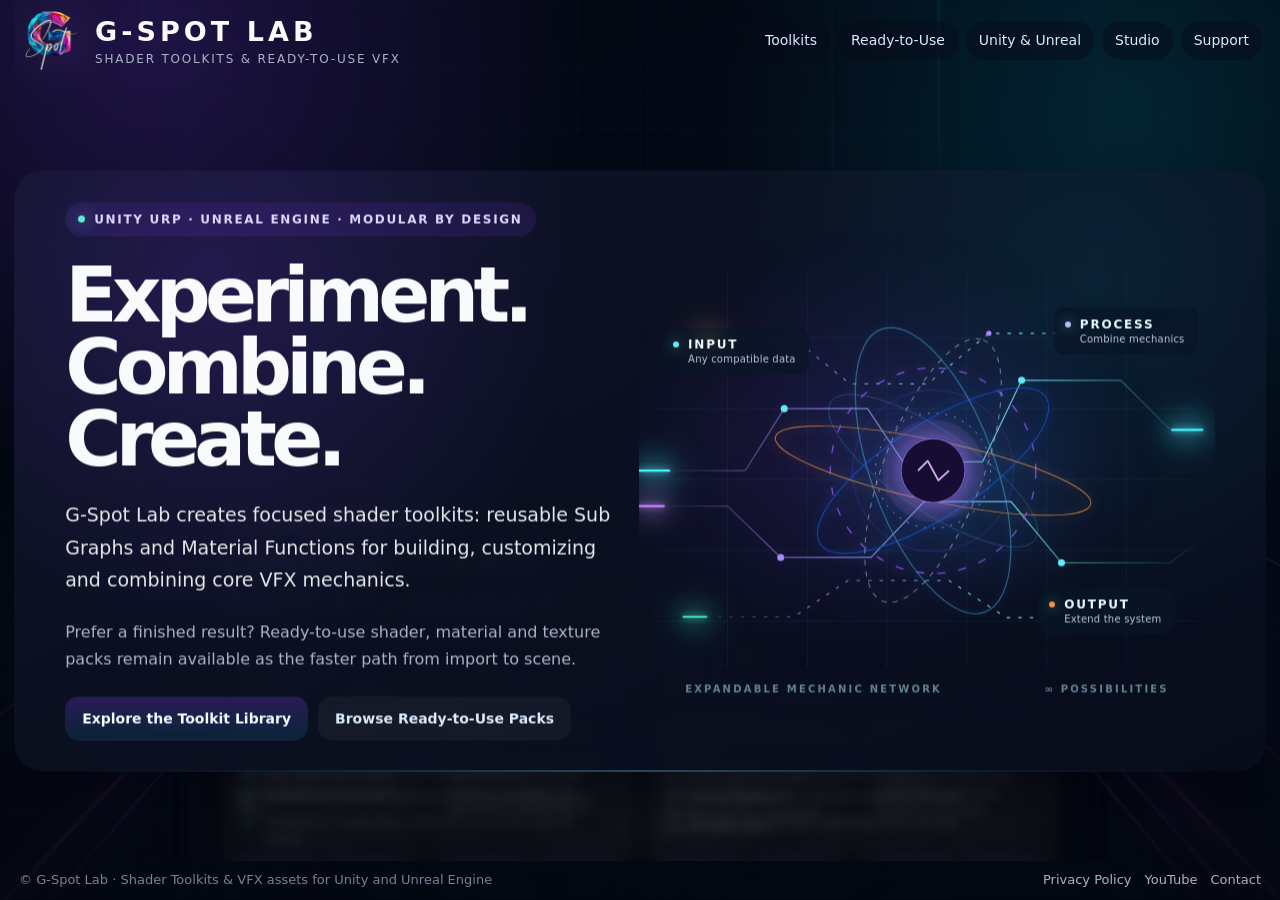
==== commit cc068258: "Publish Dissolve toolkit links on homepage" ====
--- a/index.html
+++ b/index.html
@@ -105,7 +105,9 @@
 .gsl-copy-email{appearance:none;-webkit-appearance:none;border:0;background:none;padding:0;cursor:pointer;font:inherit;text-align:left;text-decoration:underline;text-decoration-color:rgba(103,232,249,.35);text-underline-offset:3px}
 .gsl-copy-email:hover{color:#e9d5ff;text-decoration-color:currentColor}
 .gsl-copy-email:focus-visible{outline:2px solid #a78bfa;outline-offset:4px;border-radius:3px}
-.gsl-copy-feedback{display:inline-block;color:#5eead4;font-size:12px;font-weight:700;min-width:0}
+.gsl-copy-feedback{display:inline-block;color:#5eead4;font-size:12px;font-weight:700;min-width:0;opacity:0;transition:opacity .7s ease}
+.gsl-copy-feedback.is-visible{opacity:1}
+@media(prefers-reduced-motion:reduce){.gsl-copy-feedback{transition:none}}
 </style>
 <script>
 document.addEventListener('click',async function(event){
@@ -121,7 +123,15 @@
       document.body.appendChild(field);field.select();ok=document.execCommand('copy');field.remove();
     }
   }catch(err){ok=false;}
-  if(feedback)feedback.textContent=ok?'Copied!':'Select and copy the email address';
+  if(feedback){
+    clearTimeout(feedback._hideTimer);
+    feedback.textContent=ok?'Copied!':'Select and copy the email address';
+    feedback.classList.add('is-visible');
+    feedback._hideTimer=setTimeout(function(){
+      feedback.classList.remove('is-visible');
+      setTimeout(function(){if(!feedback.classList.contains('is-visible'))feedback.textContent='';},700);
+    },4300);
+  }
 });
 </script>
 <link rel="stylesheet" href="/assets/back-to-top.css?v=1" />
@@ -217,7 +227,7 @@
         <section class="section" id="toolkits"><div class="section-head"><div><div class="kicker">Shader Toolkit Library</div><h2>Experiment. Combine. Create.</h2></div><p>Focused, reusable shader mechanics. Explore a toolkit, watch its demonstration, and choose the engine that suits your workflow.</p></div><div class="toolkit-grid"><article class="card toolkit"><a class="toolkit-video" href="https://youtu.be/dNGu9Xb4zLY" data-video-id="dNGu9Xb4zLY" data-video-title="GSL Flow Toolkit" aria-label="Watch GSL Flow Toolkit video"><img loading="lazy" src="https://i.ytimg.com/vi/dNGu9Xb4zLY/hqdefault.jpg" alt="GSL Flow Toolkit demonstration" /><span class="video-play" aria-hidden="true">▶</span><span class="status media-status status-available">Available</span></a><div class="card-body"><h3>GSL Flow Toolkit</h3><p>Reusable directional UV and coordinate motion for scrolling, layered movement and custom flows.</p><div class="store-options"><div class="store-option"><a class="btn small" href="https://assetstore.unity.com/packages/slug/409812" target="_blank" rel="noopener noreferrer" aria-label="View GSL Flow Toolkit on Unity Store">Unity Store</a></div><div class="store-option"><a class="btn small" href="https://www.fab.com/listings/cc0058cd-9c9c-47ea-a106-dcf22b9762d1" target="_blank" rel="noopener noreferrer" aria-label="View GSL Flow Toolkit on Fab">Fab</a></div></div></div></article>
 <article class="card toolkit"><a class="toolkit-video" href="https://youtu.be/HZe4QOaxE4Q" data-video-id="HZe4QOaxE4Q" data-video-title="GSL Wave Toolkit" aria-label="Watch GSL Wave Toolkit video"><img loading="lazy" src="https://i.ytimg.com/vi/HZe4QOaxE4Q/hqdefault.jpg" alt="GSL Wave Toolkit demonstration" /><span class="video-play" aria-hidden="true">▶</span><span class="status media-status status-available">Available</span></a><div class="card-body"><h3>GSL Wave Toolkit</h3><p>Controllable wave motion and deformation for animated surfaces, oscillation and procedural material effects.</p><div class="store-options"><div class="store-option"><a class="btn small" href="https://assetstore.unity.com/packages/slug/408858" target="_blank" rel="noopener noreferrer" aria-label="View GSL Wave Toolkit on Unity Store">Unity Store</a></div><div class="store-option"><a class="btn small" href="https://www.fab.com/listings/fd208e9a-8d34-4849-b921-5dd1a7824233" target="_blank" rel="noopener noreferrer" aria-label="View GSL Wave Toolkit on Fab">Fab</a></div></div></div></article>
 <article class="card toolkit"><a class="toolkit-video" href="https://youtu.be/yE6YUNaL6pM" data-video-id="yE6YUNaL6pM" data-video-title="GSL Distortion Toolkit" aria-label="Watch GSL Distortion Toolkit video"><img loading="lazy" src="https://i.ytimg.com/vi/yE6YUNaL6pM/hqdefault.jpg" alt="GSL Distortion Toolkit demonstration" /><span class="video-play" aria-hidden="true">▶</span><span class="status media-status status-available">Available</span></a><div class="card-body"><h3>GSL Distortion Toolkit</h3><p>Create and apply scalar and vector-driven coordinate distortion for heat, energy and stylized displacement.</p><div class="store-options"><div class="store-option"><a class="btn small" href="https://assetstore.unity.com/packages/slug/410838" target="_blank" rel="noopener noreferrer" aria-label="View GSL Distortion Toolkit on Unity Store">Unity Store</a></div><div class="store-option"><a class="btn small" href="https://www.fab.com/listings/f30ad4de-3556-4d3c-853f-114d944e98c0" target="_blank" rel="noopener noreferrer" aria-label="View GSL Distortion Toolkit on Fab">Fab</a></div></div></div></article>
-<article class="card toolkit"><a class="toolkit-video" href="https://youtu.be/sMg16_JFR1A" data-video-id="sMg16_JFR1A" data-video-title="GSL Dissolve Toolkit" aria-label="Watch GSL Dissolve Toolkit video"><img loading="lazy" src="https://i.ytimg.com/vi/sMg16_JFR1A/hqdefault.jpg" alt="GSL Dissolve Toolkit demonstration" /><span class="video-play" aria-hidden="true">▶</span><span class="status media-status status-in-review">Unity · In review</span></a><div class="card-body"><h3>GSL Dissolve Toolkit</h3><p>Field-driven reveal and disappearance effects with controllable progression, transitions and edges.</p><div class="store-options"><div class="store-option"><span class="btn small store-disabled" aria-disabled="true"><span class="store-main-label">Unity</span><span class="store-state review">In review</span></span></div><div class="store-option"><span class="btn small store-disabled" aria-disabled="true"><span class="store-main-label">Fab</span><span class="store-state development">In development</span></span></div></div></div></article></div><p style="margin-top:22px"><a class="btn secondary" href="/toolkits/">View the Toolkit Catalog →</a></p></section>
+<article class="card toolkit"><a class="toolkit-video" href="https://youtu.be/sMg16_JFR1A" data-video-id="sMg16_JFR1A" data-video-title="GSL Dissolve Toolkit" aria-label="Watch GSL Dissolve Toolkit video"><img loading="lazy" src="https://i.ytimg.com/vi/sMg16_JFR1A/hqdefault.jpg" alt="GSL Dissolve Toolkit demonstration" /><span class="video-play" aria-hidden="true">▶</span><span class="status media-status status-available">Available</span></a><div class="card-body"><h3>GSL Dissolve Toolkit</h3><p>Field-driven reveal and disappearance effects with controllable progression, transitions and edges.</p><div class="store-options"><div class="store-option"><a class="btn small" href="https://assetstore.unity.com/packages/slug/421714" target="_blank" rel="noopener noreferrer" aria-label="View GSL Dissolve Toolkit on Unity Store">Unity Store</a></div><div class="store-option"><a class="btn small" href="https://www.fab.com/listings/31ee3899-f11a-4c82-a200-c149e270e56c" target="_blank" rel="noopener noreferrer" aria-label="View GSL Dissolve Toolkit on Fab">Fab</a></div></div></div></article></div><p style="margin-top:22px"><a class="btn secondary" href="/toolkits/">View the Toolkit Catalog →</a></p></section>
       </div>
       <div class="depth-stage depth-stage--workflow" data-depth-stage>
         <section class="section">
@@ -268,7 +278,7 @@
         <div class="asset-grid">
           <article class="card asset-card"><a class="asset-media asset-media-video" href="https://youtu.be/9NJ4K64HCDg" data-video-id="9NJ4K64HCDg" data-video-title="Fire &amp; Lava VFX Materials" target="_blank" rel="noopener noreferrer" aria-label="Play Fire &amp; Lava VFX Materials video"><img loading="lazy" src="https://i.ytimg.com/vi/9NJ4K64HCDg/hqdefault.jpg" alt="Fire &amp; Lava VFX Materials video preview" /><span class="video-play" aria-hidden="true">▶</span><span class="status media-status">Shader Pack</span></a><div class="asset-copy"><h3>Fire & Lava VFX Materials</h3><p>Animated stylized fire and lava materials for game scenes and VFX surfaces.</p></div><div class="asset-actions"><a class="btn small" href="https://assetstore.unity.com/packages/slug/380288" target="_blank" rel="noopener noreferrer">Unity Store</a><a class="btn small" href="https://www.fab.com/listings/8ad65987-8f4f-48d8-b188-061b472d6edd" target="_blank" rel="noopener noreferrer">Fab</a></div></article>
           <article class="card asset-card"><a class="asset-media asset-media-video" href="https://youtu.be/jHZIP1Cc9fo" data-video-id="jHZIP1Cc9fo" data-video-title="Elemental Energy VFX Materials" target="_blank" rel="noopener noreferrer" aria-label="Play Elemental Energy VFX Materials video"><img loading="lazy" src="https://i.ytimg.com/vi/jHZIP1Cc9fo/hqdefault.jpg" alt="Elemental Energy VFX Materials video preview" /><span class="video-play" aria-hidden="true">▶</span><span class="status media-status">Modular Pack</span></a><div class="asset-copy"><h3>Elemental Energy VFX Materials</h3><p>Animated energy materials with flow, dual flow, wave, pulse, glow and distortion.</p></div><div class="asset-actions"><a class="btn small" href="https://assetstore.unity.com/packages/slug/373670" target="_blank" rel="noopener noreferrer">Unity Store</a><a class="btn small" href="https://www.fab.com/listings/55c57644-fd6b-45ec-a4e5-1b2f7ff98ccd" target="_blank" rel="noopener noreferrer">Fab</a></div></article>
-          <article class="card asset-card"><a class="asset-media asset-media-video" href="https://youtu.be/wdWJCfK3Va4" data-video-id="wdWJCfK3Va4" data-video-title="Magic Energy VFX Shader Lite" target="_blank" rel="noopener noreferrer" aria-label="Play Magic Energy VFX Shader Lite video"><img loading="lazy" src="https://i.ytimg.com/vi/wdWJCfK3Va4/hqdefault.jpg" alt="Magic Energy VFX Shader Lite video preview" /><span class="video-play" aria-hidden="true">▶</span><span class="status media-status">Free Pack</span></a><div class="asset-copy"><h3>Magic Energy VFX Shader Lite</h3><p>A free lightweight pack with Flow, Wave and Distortion Lite effects.</p></div><div class="asset-actions"><a class="btn small" href="https://marketplace.unity.com/packages/vfx/shaders/magic-energy-vfx-shader-lite-pack-flow-wave-distortion-urp-382224" target="_blank" rel="noopener noreferrer">Unity Store</a><a class="btn small" href="https://www.fab.com/listings/5d240930-5cdf-4eed-b788-66483790e5fd" target="_blank" rel="noopener noreferrer">Fab</a></div></article>
+          <article class="card asset-card"><a class="asset-media asset-media-video" href="https://youtu.be/wdWJCfK3Va4" data-video-id="wdWJCfK3Va4" data-video-title="Magic Energy VFX Shader Lite" target="_blank" rel="noopener noreferrer" aria-label="Play Magic Energy VFX Shader Lite video"><img loading="lazy" src="https://i.ytimg.com/vi/wdWJCfK3Va4/hqdefault.jpg" alt="Magic Energy VFX Shader Lite video preview" /><span class="video-play" aria-hidden="true">▶</span><span class="status media-status">Free Pack</span></a><div class="asset-copy"><h3>Magic Energy VFX Shader Lite</h3><p>A free lightweight pack with Flow, Wave and Distortion Lite effects.</p></div><div class="asset-actions"><a class="btn small" href="https://assetstore.unity.com/packages/vfx/shaders/magic-energy-vfx-shader-lite-pack-flow-wave-distortion-urp-382224" target="_blank" rel="noopener noreferrer">Unity Store</a><a class="btn small" href="https://www.fab.com/listings/5d240930-5cdf-4eed-b788-66483790e5fd" target="_blank" rel="noopener noreferrer">Fab</a></div></article>
           <article class="card asset-card"><a class="asset-media asset-media-static" href="/assets/products/magic-energy-materials-30.png" data-image-src="/assets/products/magic-energy-materials-30.png" data-image-title="Magic Energy Materials Pack" aria-label="Enlarge Magic Energy Materials Pack image"><img loading="lazy" src="assets/products/magic-energy-materials-30.png" alt="Magic Energy Materials Pack product preview" /><span class="status media-status">Materials Pack</span></a><div class="asset-copy"><h3>Magic Energy Materials Pack</h3><p>30 seamless stylized energy materials with PBR and emission maps.</p></div><div class="asset-actions"><a class="btn small" href="https://assetstore.unity.com/packages/slug/369768" target="_blank" rel="noopener noreferrer">Unity Store</a><a class="btn small" href="https://www.fab.com/listings/f67a5cfa-79ea-40b8-928a-9c430293da1a" target="_blank" rel="noopener noreferrer">Fab</a></div></article>
           <article class="card asset-card"><a class="asset-media asset-media-static" href="/assets/products/magic-energy-textures-free.png" data-image-src="/assets/products/magic-energy-textures-free.png" data-image-title="Magic Energy Textures Pack" aria-label="Enlarge Magic Energy Textures Pack image"><img loading="lazy" src="assets/products/magic-energy-textures-free.png" alt="Magic Energy Textures Pack product preview" /><span class="status media-status">Free Pack</span></a><div class="asset-copy"><h3>Magic Energy Textures Pack</h3><p>A free starter collection of seamless PBR energy materials and emission-ready maps.</p></div><div class="asset-actions"><a class="btn small" href="https://assetstore.unity.com/packages/slug/370264" target="_blank" rel="noopener noreferrer">Unity Store</a><a class="btn small" href="https://www.fab.com/listings/9c95fbdf-88fc-4522-8d98-d0e1a121b955" target="_blank" rel="noopener noreferrer">Fab</a></div></article>
         </div>
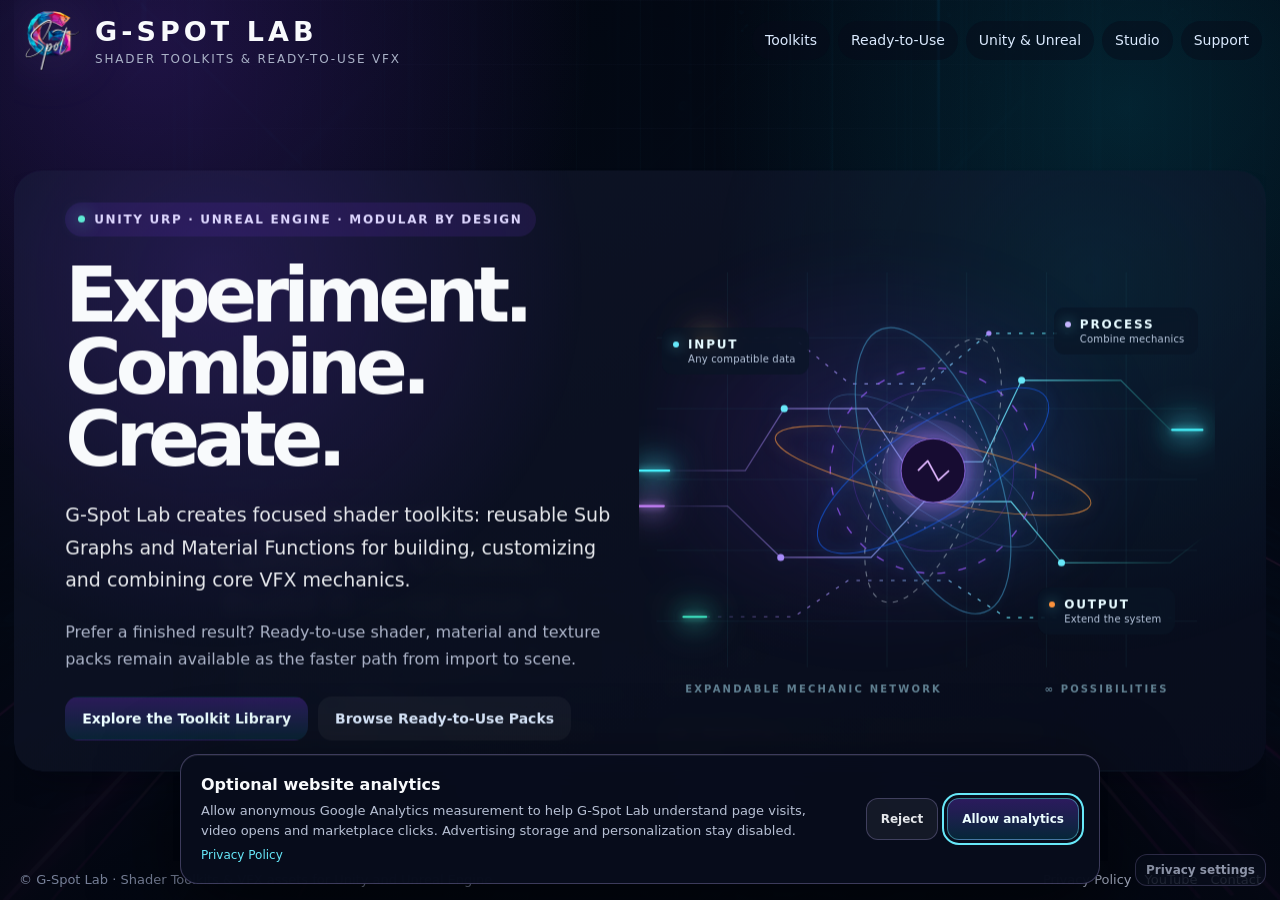
==== commit a563a0fe: "Enable consent-aware analytics on homepage" ====
--- a/index.html
+++ b/index.html
@@ -1,306 +1,309 @@
-<!doctype html>
-<html lang="en">
-<head>
-  <meta charset="utf-8" />
-  <meta name="viewport" content="width=device-width, initial-scale=1" />
-  <title>G-Spot Lab | Shader Toolkits & VFX Assets for Unity & Unreal</title>
-  <meta name="description" content="Modular shader toolkits, reusable Sub Graphs and Material Functions, plus ready-to-use VFX assets for Unity URP and Unreal Engine." />
-  <link rel="canonical" href="https://g-spotlab.com/" />
-  <meta property="og:title" content="G-Spot Lab | Shader Toolkits & VFX Assets" />
-  <meta property="og:description" content="Build, customize and combine shader mechanics—or start with ready-to-use VFX packs for Unity and Unreal Engine." />
-  <meta property="og:image" content="https://g-spotlab.com/assets/products/elemental-energy-vfx-materials.png" />
-  <meta property="og:url" content="https://g-spotlab.com/" />
-  <meta property="og:type" content="website" />
-  <meta property="og:site_name" content="G-Spot Lab" />
-  <meta name="twitter:card" content="summary_large_image" />
-  <meta name="twitter:title" content="G-Spot Lab | Shader Toolkits & VFX Assets" />
-  <meta name="twitter:description" content="Reusable shader building blocks and ready-to-use VFX for Unity URP and Unreal Engine." />
-  <meta name="twitter:image" content="https://g-spotlab.com/assets/products/elemental-energy-vfx-materials.png" />
-  <script type="application/ld+json">
-  {"@context":"https://schema.org","@type":"Organization","name":"G-Spot Lab","url":"https://g-spotlab.com/","logo":"https://g-spotlab.com/assets/gspot-logo.png","sameAs":["https://assetstore.unity.com/publishers/139238","https://www.fab.com/sellers/GLab%20Studio","https://www.youtube.com/@G-spotLab"],"description":"Independent publisher of modular shader toolkits and ready-to-use VFX assets for Unity URP and Unreal Engine."}
-  </script>
-  <style>
-    :root{color-scheme:dark;--bg:#030711;--panel:#080d1c;--soft:rgba(255,255,255,.045);--line:rgba(196,181,253,.16);--text:#f8fafc;--muted:#aab2c7;--violet:#a78bfa;--cyan:#67e8f9;--mint:#5eead4;--blue:#60a5fa;--shadow:0 30px 110px rgba(0,0,0,.55)}
-    *{box-sizing:border-box}html{scroll-behavior:smooth}body{margin:0;min-height:100vh;font-family:Inter,ui-sans-serif,system-ui,-apple-system,"Segoe UI",sans-serif;color:var(--text);background:radial-gradient(circle at 12% 5%,rgba(124,58,237,.23),transparent 31%),radial-gradient(circle at 88% 12%,rgba(6,182,212,.16),transparent 30%),linear-gradient(rgba(3,7,17,.86),rgba(3,7,17,.97)),url("assets/loading-bg.png") center bottom/cover fixed;overflow-x:hidden}
-    body:before{content:"";position:fixed;inset:0;pointer-events:none;background:linear-gradient(rgba(196,181,253,.022) 1px,transparent 1px),linear-gradient(90deg,rgba(103,232,249,.018) 1px,transparent 1px);background-size:64px 64px;mask-image:radial-gradient(circle at 50% 20%,black,transparent 78%);z-index:-1}
-    a{color:inherit;text-decoration:none}img{display:block;max-width:100%}h1,h2,h3,p{margin:0}p{color:var(--muted);font-size:14px;line-height:1.72}h1{max-width:940px;font-size:clamp(43px,7vw,88px);line-height:.94;letter-spacing:-.075em}h2{font-size:clamp(30px,4vw,50px);line-height:1;letter-spacing:-.055em}h3{font-size:20px;line-height:1.2;letter-spacing:-.025em}
-    .page{width:min(1480px,calc(100% - 28px));margin:auto;padding:22px 0 36px}.header{display:flex;align-items:center;justify-content:space-between;gap:22px;padding:10px 4px 24px}.brand{display:flex;align-items:center;gap:14px}.brand img{height:70px;width:auto;filter:drop-shadow(0 0 28px rgba(167,139,250,.24))}.brand-name{font-size:27px;font-weight:850;letter-spacing:.15em;text-transform:uppercase}.brand-sub{margin-top:5px;color:var(--muted);font-size:11px;letter-spacing:.15em;text-transform:uppercase}.nav{display:flex;justify-content:flex-end;flex-wrap:wrap;gap:8px}.nav a{padding:9px 12px;border:1px solid rgba(148,163,184,.14);border-radius:999px;background:rgba(7,11,25,.48);color:#dbeafe;font-size:13px;transition:.2s}.nav a:hover{color:var(--cyan);border-color:rgba(103,232,249,.42);transform:translateY(-1px)}
-    .shell{overflow:hidden;border:1px solid var(--line);border-radius:30px;background:linear-gradient(180deg,rgba(255,255,255,.06),rgba(255,255,255,.025));box-shadow:var(--shadow),inset 0 1px rgba(255,255,255,.08);backdrop-filter:blur(16px)}
-    .hero{position:relative;display:grid;grid-template-columns:minmax(0,1.15fr) minmax(360px,.7fr);gap:clamp(30px,5vw,70px);min-height:700px;padding:clamp(30px,5vw,74px);background:radial-gradient(circle at 16% 18%,rgba(124,58,237,.22),transparent 30%),radial-gradient(circle at 85% 18%,rgba(8,145,178,.18),transparent 28%),linear-gradient(135deg,rgba(3,7,18,.88),rgba(7,11,25,.48))}.hero:after{content:"";position:absolute;inset:auto 0 0;height:1px;background:linear-gradient(90deg,transparent,var(--violet),var(--cyan),var(--mint),transparent);opacity:.55}.hero-copy{display:flex;flex-direction:column;justify-content:center;gap:23px}.eyebrow,.status,.tag{display:inline-flex;align-items:center;width:max-content;border-radius:999px;text-transform:uppercase;font-weight:760}.eyebrow{gap:9px;padding:8px 12px;border:1px solid rgba(167,139,250,.42);background:rgba(124,58,237,.13);color:#ddd6fe;font-size:12px;letter-spacing:.14em}.eyebrow:before{content:"";width:7px;height:7px;border-radius:50%;background:var(--mint);box-shadow:0 0 18px var(--mint)}.lead{max-width:760px;color:#e5e7eb;font-size:clamp(16px,1.5vw,19px)}.note{max-width:720px}.actions,.tags{display:flex;flex-wrap:wrap;gap:10px}.btn{display:inline-flex;align-items:center;justify-content:center;min-height:44px;padding:11px 16px;border:1px solid rgba(103,232,249,.42);border-radius:14px;background:linear-gradient(180deg,rgba(124,58,237,.28),rgba(6,182,212,.12));color:#ecfeff;font-size:14px;font-weight:720;transition:.2s}.btn:hover{transform:translateY(-2px);border-color:rgba(196,181,253,.68);box-shadow:0 18px 42px rgba(124,58,237,.2)}.btn.secondary{border-color:var(--line);background:var(--soft);color:#dbeafe}.btn.small{min-height:36px;padding:8px 11px;border-radius:11px;font-size:12px}
-    .hero-visual{display:flex;align-items:center;justify-content:center}.system-card{position:relative;width:100%;padding:24px;border:1px solid rgba(196,181,253,.19);border-radius:28px;background:rgba(7,11,25,.76);box-shadow:0 30px 90px rgba(0,0,0,.42),0 0 90px rgba(124,58,237,.15);overflow:hidden}.system-card:before{content:"";position:absolute;inset:-40%;background:conic-gradient(from 100deg,transparent,rgba(124,58,237,.32),rgba(6,182,212,.22),rgba(20,184,166,.18),transparent);filter:blur(34px);animation:spin 18s linear infinite}@keyframes spin{to{transform:rotate(360deg)}}.system-inner{position:relative}.system-top{display:flex;justify-content:space-between;gap:12px;align-items:center;margin-bottom:22px}.status{padding:7px 10px;border:1px solid rgba(94,234,212,.3);background:rgba(7,11,25,.58);color:#ccfbf1;font-size:10px;letter-spacing:.13em}.platform{color:var(--muted);font-size:12px}.pipeline{display:grid;gap:13px;margin:20px 0}.node{position:relative;display:grid;grid-template-columns:42px 1fr auto;gap:13px;align-items:center;padding:14px;border:1px solid var(--line);border-radius:17px;background:rgba(255,255,255,.05)}.node:not(:last-child):after{content:"";position:absolute;left:34px;top:100%;width:1px;height:14px;background:linear-gradient(var(--violet),var(--cyan))}.node-icon{display:grid;place-items:center;width:42px;height:42px;border-radius:13px;background:linear-gradient(145deg,rgba(124,58,237,.32),rgba(6,182,212,.18));font-size:20px}.node strong{display:block;font-size:14px}.node span{color:var(--muted);font-size:11px}.node small{color:var(--cyan);font-size:10px;text-transform:uppercase;letter-spacing:.1em}.system-foot{padding-top:4px;color:#c7d2fe;font-size:13px;line-height:1.6}
-    .section{padding:clamp(38px,5vw,70px) clamp(22px,5vw,72px);border-top:1px solid rgba(196,181,253,.1);background:rgba(7,11,25,.44)}.section:nth-of-type(odd){background:rgba(7,11,25,.58)}.section-head{display:flex;align-items:flex-end;justify-content:space-between;gap:28px;margin-bottom:28px}.section-head p{max-width:590px;text-align:right}.kicker{margin-bottom:11px;color:var(--mint);font-size:12px;font-weight:740;letter-spacing:.16em;text-transform:uppercase}
-    .toolkit-grid,.asset-grid,.three-grid{display:grid;grid-template-columns:repeat(3,minmax(0,1fr));gap:18px}.card,.panel{border:1px solid rgba(148,163,184,.14);border-radius:22px;background:rgba(255,255,255,.043);box-shadow:inset 0 1px rgba(255,255,255,.055)}.toolkit{overflow:hidden}.toolkit-art{position:relative;height:220px;overflow:hidden;border-bottom:1px solid var(--line);background:#07101f}.toolkit-art:before,.toolkit-art:after{content:"";position:absolute;inset:-30%;filter:blur(2px)}.flow:before{background:repeating-linear-gradient(160deg,transparent 0 18px,rgba(103,232,249,.62) 20px 22px,transparent 24px 42px);transform:skewX(-18deg)}.flow:after{background:radial-gradient(ellipse at 30% 50%,rgba(124,58,237,.8),transparent 46%),linear-gradient(90deg,transparent,rgba(94,234,212,.3),transparent);mix-blend-mode:screen}.wave:before{background:repeating-radial-gradient(ellipse at 20% 50%,transparent 0 22px,rgba(167,139,250,.65) 24px 27px,transparent 30px 49px);transform:rotate(-9deg) scale(1.2)}.wave:after{background:radial-gradient(circle at 75% 45%,rgba(6,182,212,.65),transparent 38%);mix-blend-mode:screen}.distortion:before{background:conic-gradient(from 210deg at 50% 50%,rgba(124,58,237,.1),rgba(103,232,249,.7),rgba(3,7,18,.2),rgba(167,139,250,.65),rgba(94,234,212,.4),rgba(124,58,237,.1));border-radius:44%;transform:scale(.72) rotate(8deg);filter:blur(10px)}.distortion:after{inset:10%;border:1px solid rgba(103,232,249,.5);border-radius:45% 55% 38% 62%;box-shadow:0 0 42px rgba(103,232,249,.33),inset 0 0 34px rgba(167,139,250,.25)}.card-body{display:grid;gap:12px;padding:20px}.card-body p{min-height:72px}.card-top{display:flex;align-items:center;justify-content:space-between;gap:12px}.number{color:rgba(196,181,253,.55);font-size:12px;letter-spacing:.12em}.tag{padding:6px 9px;border:1px solid rgba(103,232,249,.24);background:rgba(6,182,212,.07);color:#cffafe;font-size:10px;letter-spacing:.05em}.tag.violet{border-color:rgba(167,139,250,.28);background:rgba(167,139,250,.09);color:#ddd6fe}.tag.green{border-color:rgba(94,234,212,.28);background:rgba(20,184,166,.08);color:#ccfbf1}.planned{display:flex;gap:8px;padding-top:4px}.planned span{flex:1;padding:9px;border:1px dashed rgba(148,163,184,.22);border-radius:11px;color:#8992a8;text-align:center;font-size:11px}.planned span:before{content:"◌ ";color:#697287}
-    .choice{padding:25px}.choice h3{font-size:25px}.choice p{margin-top:12px}.choice-list{display:grid;gap:10px;margin-top:20px}.choice-item{display:grid;grid-template-columns:28px 1fr;gap:10px;align-items:start;color:#dbeafe;font-size:13px}.choice-item span{color:var(--mint)}.composition{display:grid;grid-template-columns:1fr 1fr;gap:20px;align-items:center}.route{display:flex;align-items:center;justify-content:center;flex-wrap:wrap;gap:9px;min-height:110px;padding:20px;border:1px solid var(--line);border-radius:22px;background:rgba(255,255,255,.035)}.route b{padding:12px 15px;border:1px solid rgba(103,232,249,.24);border-radius:12px;background:rgba(6,182,212,.08)}.route i{color:var(--violet);font-style:normal;font-size:20px}.composition-copy p{margin-top:14px}
-    .asset-card{display:grid;grid-template-rows:auto 1fr auto;gap:14px;padding:14px}.asset-media{aspect-ratio:16/9;overflow:hidden;border:1px solid rgba(196,181,253,.12);border-radius:18px;background:rgba(0,0,0,.3)}.asset-media img{width:100%;height:100%;object-fit:contain;padding:7px}.asset-copy{display:grid;gap:9px;padding:0 4px}.asset-actions{display:flex;flex-wrap:wrap;gap:8px;padding:0 4px 4px}.panel{padding:24px}.panel p{margin-top:12px}.split{display:grid;grid-template-columns:repeat(2,minmax(0,1fr));gap:18px}.support-icon{display:block;margin-bottom:11px;color:var(--mint);font-size:23px}.links{display:grid;gap:9px;margin:16px 0 0;padding:0;list-style:none}.links a,.text-link{color:var(--cyan);text-decoration:underline;text-decoration-color:rgba(103,232,249,.35);text-underline-offset:4px}
-    .footer{display:flex;justify-content:space-between;align-items:center;flex-wrap:wrap;gap:16px;padding:20px 6px 0;color:#778098;font-size:12px}.footer-links{display:flex;gap:13px;flex-wrap:wrap}.footer a{color:var(--muted)}
-    @media(max-width:1100px){.hero{grid-template-columns:1fr;min-height:auto}.system-card{max-width:760px}.toolkit-grid,.asset-grid,.three-grid{grid-template-columns:repeat(2,minmax(0,1fr))}.composition{grid-template-columns:1fr}}
-    @media(max-width:760px){.page{width:min(100% - 18px,1480px);padding-top:14px}.header{align-items:flex-start;flex-direction:column}.brand img{height:57px}.brand-name{font-size:20px}.brand-sub{font-size:9px}.nav{justify-content:flex-start}.hero,.section{padding:25px 16px}h1{font-size:clamp(40px,15vw,59px)}.section-head{display:block}.section-head p{margin-top:12px;text-align:left}.toolkit-grid,.asset-grid,.three-grid,.split{grid-template-columns:1fr}.actions .btn,.asset-actions .btn{width:100%}.card-body p{min-height:0}}
-
-    /* Narrow-screen containment: prevent content-sized badges and pipeline rows from widening cards. */
-    .hero>*,.hero-copy,.hero-visual,.system-card,.system-inner,.pipeline,.node,.card,.panel,.card-body{min-width:0}
-    .eyebrow,.status,.tag{max-width:100%;line-height:1.35}
-    .system-top,.card-top,.planned{flex-wrap:wrap}
-    .node{grid-template-columns:42px minmax(0,1fr) auto}
-    .node>div:nth-child(2){min-width:0}
-    .node strong,.node span,.btn{overflow-wrap:anywhere}
-    .planned span{flex:1 1 120px;min-width:0}
-    .toolkit-grid>*,.asset-grid>*,.three-grid>*{min-width:0}
-
-    @media(max-width:760px){
-      .page{width:calc(100% - 18px);max-width:1480px}
-      .brand,.nav{max-width:100%}
-      .brand-sub{line-height:1.4}
-      h1{max-width:100%;overflow-wrap:anywhere}
-      .eyebrow{width:100%;white-space:normal}
-      .eyebrow:before{flex:0 0 7px}
-      .system-card{padding:18px}
-      .node{grid-template-columns:38px minmax(0,1fr);gap:10px;padding:12px}
-      .node-icon{grid-row:1 / span 2;width:38px;height:38px}
-      .node small{grid-column:2;grid-row:2}
-      .toolkit-grid,.asset-grid,.three-grid,.split{grid-template-columns:minmax(0,1fr)}
-    }
-  /* Unity / Unreal: technical subheadings should stand out without competing with the section title or Studio headings. */
-  #engines .panel h3{font-size:clamp(25px,2.5vw,29px);line-height:1.18;letter-spacing:-.035em}
-  .toolkit-video{display:block;position:relative;aspect-ratio:16/9;overflow:hidden;background:#07101f}.toolkit-video img{width:100%;height:100%;object-fit:cover;filter:brightness(.7);transition:transform .2s}.toolkit-video:hover img{transform:scale(1.035);filter:brightness(.95)}.video-play{position:absolute;left:50%;top:50%;transform:translate(-50%,-50%);display:grid;place-items:center;border-radius:50%;background:rgba(0,0,0,.74);border:1px solid var(--cyan);width:56px;height:56px;color:#fff}
-.toolkit-video .media-status{position:absolute;z-index:2;right:0;bottom:0;max-width:100%;padding:10px 15px;border:0;border-radius:12px 0 0 0;background:var(--gsl-product-bg,#131824);box-shadow:none;color:#dcfdf7;font-size:12px;line-height:1.35;letter-spacing:.035em;pointer-events:none}
-.toolkit{display:flex;flex-direction:column}.toolkit .card-body{flex:1;display:flex;flex-direction:column}.toolkit .card-body>.btn{align-self:flex-start;margin-top:auto}.toolkit .planned span{font-size:10px}.toolkit-grid{grid-template-columns:repeat(4,minmax(0,1fr))}@media(max-width:1100px){.toolkit-grid{grid-template-columns:repeat(2,minmax(0,1fr))}}@media(max-width:760px){.toolkit-grid{grid-template-columns:1fr}}
-
-    /* One consistent product-card language for Toolkits and Ready-to-Use packs. */
-    :root{--gsl-product-bg:#131824}
-    #toolkits .card.toolkit,#packs .card.asset-card{background:var(--gsl-product-bg);border-color:rgba(148,163,184,.16);overflow:hidden}
-    #packs .asset-grid{grid-template-columns:repeat(5,minmax(0,1fr));gap:14px}
-    #packs .asset-card{display:flex;flex-direction:column;gap:0;padding:0;min-width:0}
-    #packs .asset-media{display:block;position:relative;flex:0 0 auto;width:100%;aspect-ratio:16/9;margin:0;border:0;border-radius:0;background:#070d1b;overflow:hidden}
-    #packs .asset-media img{width:100%;height:100%;padding:0;display:block;object-fit:cover;transition:transform .22s ease,filter .22s ease}
-    #packs .asset-media-static{background:#000;cursor:zoom-in}
-        #packs .asset-media-static:focus-visible{outline:2px solid #67e8f9;outline-offset:-2px}
-    #packs .asset-media-static img{object-fit:contain;background:#000}
-    #packs .asset-media-video img{filter:brightness(.76)}
-    #packs .asset-media:hover img{transform:scale(1.035)}
-    #packs .asset-media-video:hover img{filter:brightness(.96)}
-    #packs .asset-media .video-play{width:44px;height:44px;font-size:16px}
-    #packs .asset-media .media-status{position:absolute;z-index:2;right:0;bottom:0;max-width:100%;padding:10px 14px;border:0;border-radius:12px 0 0 0;background:var(--gsl-product-bg);box-shadow:none;color:#dcfdf7;font-size:12px;line-height:1.35;letter-spacing:.035em;pointer-events:none}
-    /* Warm product names and color-coded availability. */
-    #toolkits .card-body h3,#packs .asset-copy h3{color:#ffa75c}
-    #toolkits .toolkit-video .status-available{color:#48ead9}
-    #toolkits .toolkit-video .status-in-review{color:#f4b56a}
-    #packs .asset-media-static + .asset-copy .tags{flex-wrap:nowrap}
-    #packs .asset-media-static + .asset-copy .tag{white-space:nowrap}
-    #packs .asset-copy{display:flex;flex:1;flex-direction:column;gap:10px;padding:19px 17px 14px;min-width:0}
-    #packs .asset-copy h3{font-size:20px;line-height:1.26}
-    #packs .asset-copy p{margin:0}
-    #packs .asset-copy .tags{margin-top:auto;gap:7px;padding-top:8px}
-    #packs .asset-actions{display:grid;grid-template-columns:minmax(0,1fr) minmax(0,1fr);gap:7px;padding:0 17px 18px}
-    #packs .asset-actions .btn{width:100%;min-width:0;min-height:38px;padding:8px 6px;white-space:nowrap}
-    @media(max-width:1310px){#packs .asset-grid{grid-template-columns:repeat(3,minmax(0,1fr))}}
-    @media(max-width:890px){#packs .asset-grid{grid-template-columns:repeat(2,minmax(0,1fr))}}
-    @media(max-width:600px){#packs .asset-grid{grid-template-columns:minmax(0,1fr)}}
-  </style>
-  <link rel="stylesheet" href="/assets/gsl-ui.css?v=20261024-studio-compact-2" />
-  <link rel="stylesheet" href="/assets/product-actions.css?v=5" />
-  <link rel="stylesheet" href="/assets/video-modal.css?v=3" />
-  <script src="/assets/video-modal.js?v=3" defer></script>
-<style>
-/* Support email is an actionable copy control, not a mailto link. */
-.gsl-copy-email{appearance:none;-webkit-appearance:none;border:0;background:none;padding:0;cursor:pointer;font:inherit;text-align:left;text-decoration:underline;text-decoration-color:rgba(103,232,249,.35);text-underline-offset:3px}
-.gsl-copy-email:hover{color:#e9d5ff;text-decoration-color:currentColor}
-.gsl-copy-email:focus-visible{outline:2px solid #a78bfa;outline-offset:4px;border-radius:3px}
-.gsl-copy-feedback{display:inline-block;color:#5eead4;font-size:12px;font-weight:700;min-width:0;opacity:0;transition:opacity .7s ease}
-.gsl-copy-feedback.is-visible{opacity:1}
-@media(prefers-reduced-motion:reduce){.gsl-copy-feedback{transition:none}}
-</style>
-<script>
-document.addEventListener('click',async function(event){
-  const button=event.target.closest('[data-copy-email]');
-  if(!button)return;
-  const email=button.dataset.copyEmail, feedback=button.nextElementSibling;
-  let ok=false;
-  try{
-    if(navigator.clipboard && window.isSecureContext){await navigator.clipboard.writeText(email);ok=true;}
-    else{
-      const field=document.createElement('textarea');
-      field.value=email;field.setAttribute('readonly','');field.style.position='fixed';field.style.opacity='0';
-      document.body.appendChild(field);field.select();ok=document.execCommand('copy');field.remove();
-    }
-  }catch(err){ok=false;}
-  if(feedback){
-    clearTimeout(feedback._hideTimer);
-    feedback.textContent=ok?'Copied!':'Select and copy the email address';
-    feedback.classList.add('is-visible');
-    feedback._hideTimer=setTimeout(function(){
-      feedback.classList.remove('is-visible');
-      setTimeout(function(){if(!feedback.classList.contains('is-visible'))feedback.textContent='';},700);
-    },4300);
-  }
-});
-</script>
-<link rel="stylesheet" href="/assets/back-to-top.css?v=1" />
-  <script src="/assets/back-to-top.js?v=1" defer></script>
-  <link rel="stylesheet" href="/assets/scroll-depth.css?v=29" />
-  <script src="/assets/scroll-depth.js?v=22" defer></script>
-</head>
-<body>
-  <div class="page">
-    <header class="header">
-      <a class="brand" href="#top" aria-label="G-Spot Lab home"><img src="assets/gspot-logo.png" alt="G-Spot Lab logo" /><div><div class="brand-name">G-Spot Lab</div><div class="brand-sub">Shader toolkits & ready-to-use VFX</div></div></a>
-      <nav class="nav" aria-label="Main navigation"><a href="#toolkits">Toolkits</a><a href="#packs">Ready-to-Use</a><a href="#engines">Unity & Unreal</a><a href="#studio">Studio</a><a href="#support">Support</a></nav>
-    </header>
-    <main class="shell depth-shell" id="top">
-      <div class="depth-stage depth-stage--hero" data-depth-stage>
-        <section class="hero">
-        <div class="hero-copy">
-          <div class="eyebrow">Unity URP · Unreal Engine · Modular by design</div>
-          <h1>Experiment.<br>Combine.<br>Create.</h1>
-          <p class="lead">G-Spot Lab creates focused shader toolkits: reusable Sub Graphs and Material Functions for building, customizing and combining core VFX mechanics.</p>
-          <p class="note">Prefer a finished result? Ready-to-use shader, material and texture packs remain available as the faster path from import to scene.</p>
-          <div class="actions"><a class="btn" href="#toolkits">Explore the Toolkit Library</a><a class="btn secondary" href="#packs">Browse Ready-to-Use Packs</a></div>
-        </div>
-        <div class="hero-visual">
-          <article class="system-card"><div class="system-inner"><div class="system-top"><span class="status">Toolkit Library</span><span class="platform">Unity + Unreal</span></div><h3>Independent mechanics. Shared principles.</h3><div class="pipeline"><div class="node"><div class="node-icon">→</div><div><strong>Flow</strong><span>Directional coordinate motion</span></div><small>Toolkit 01</small></div><div class="node"><div class="node-icon">∿</div><div><strong>Wave</strong><span>Controlled wave deformation</span></div><small>Toolkit 02</small></div><div class="node"><div class="node-icon">◉</div><div><strong>Distortion</strong><span>Scalar and vector displacement</span></div><small>Toolkit 03</small></div></div><p class="system-foot">Start with one mechanic, or combine compatible tools for more complex results.</p></div></article>
-          <div class="gsl-hero-art" aria-hidden="true">
-            <div class="gsl-art-halo"></div>
-            <svg class="gsl-art-circuit" viewBox="0 0 650 520" fill="none" xmlns="http://www.w3.org/2000/svg" preserveAspectRatio="xMidYMid meet">
-              <defs>
-                <linearGradient id="gsl-hero-wire" x1="20" y1="240" x2="640" y2="250" gradientUnits="userSpaceOnUse">
-                  <stop stop-color="#a78bfa" stop-opacity="0"/><stop offset=".3" stop-color="#a78bfa" stop-opacity=".75"/><stop offset=".66" stop-color="#67e8f9" stop-opacity=".92"/><stop offset="1" stop-color="#2dd4bf" stop-opacity="0"/>
-                </linearGradient>
-                <linearGradient id="gsl-hero-flow" x1="120" y1="0" x2="520" y2="520" gradientUnits="userSpaceOnUse">
-                  <stop stop-color="#c4b5fd"/><stop offset=".5" stop-color="#67e8f9"/><stop offset="1" stop-color="#fb923c"/>
-                </linearGradient>
-              </defs>
-              <g class="gsl-art-grid" stroke="#67e8f9" stroke-opacity=".10" stroke-width="1">
-                <path d="M20 110H630M20 190H630M20 270H630M20 350H630M20 430H630M100 36V482M190 36V482M280 36V482M370 36V482M460 36V482M550 36V482"/>
-              </g>
-              <g stroke="url(#gsl-hero-wire)" stroke-width="1.3">
-                <path d="M0 260H120L164 190H258L298 250H388L432 158H544L600 214H650"/>
-                <path d="M0 300H100L160 358H262L322 295H420L477 364H600L650 325"/>
-                <path d="M65 110H174L238 162H326L395 105H590" stroke-dasharray="4 9"/>
-                <path d="M50 425H175L236 384H350L415 426H605" stroke-dasharray="4 9"/>
-              </g>
-              <g class="gsl-art-pulses" fill="none" stroke-linecap="round">
-                <path class="gsl-pulse gsl-pulse-cyan" d="M0 260H120L164 190H258L298 250H388L432 158H544L600 214H650" stroke="#46f5ff" stroke-width="2.5" stroke-dasharray="34 720"/>
-                <path class="gsl-pulse gsl-pulse-violet" d="M0 300H100L160 358H262L322 295H420L477 364H600L650 325" stroke="#cb83ff" stroke-width="2.5" stroke-dasharray="28 720"/>
-                <path class="gsl-pulse gsl-pulse-orange" d="M65 110H174L238 162H326L395 105H590" stroke="#ffae51" stroke-width="2" stroke-dasharray="23 650"/>
-                <path class="gsl-pulse gsl-pulse-mint" d="M50 425H175L236 384H350L415 426H605" stroke="#44ffd6" stroke-width="2" stroke-dasharray="26 650"/>
-              </g>
-              <g class="gsl-art-ring-outer" stroke="#9b5cff">
-                <circle cx="332" cy="260" r="116" stroke-width="1.5" stroke-opacity=".77" stroke-dasharray="9 15"/>
-              </g>
-              <g class="gsl-art-ring-middle" stroke="#6d38c8">
-                <circle cx="332" cy="260" r="91" stroke-width="1.1" stroke-opacity=".32"/>
-              </g>
-              <g class="gsl-art-ring-inner" stroke="#deabff">
-                <circle cx="332" cy="260" r="65" stroke-width="1" stroke-opacity=".87" stroke-dasharray="2 8"/>
-              </g>
-              <g class="gsl-art-orbit-one" stroke="#164fc5">
-                <ellipse cx="332" cy="260" rx="152" ry="52" transform="rotate(-33 332 260)" stroke-width="1.2" stroke-opacity=".85"/>
-              </g>
-              <g class="gsl-art-orbit-two" stroke="#6bbcff">
-                <ellipse cx="332" cy="260" rx="139" ry="45" transform="rotate(34 332 260)" stroke-width=".9" stroke-opacity=".28"/>
-              </g>
-              <g class="gsl-art-orbit-three" stroke="#48a9d9">
-                <ellipse cx="332" cy="260" rx="170" ry="70" transform="rotate(70 332 260)" stroke-width="1.35" stroke-opacity=".53"/>
-              </g>
-              <g class="gsl-art-orbit-four" stroke="#e7f7ff">
-                <ellipse cx="332" cy="260" rx="158" ry="56" transform="rotate(-69 332 260)" stroke-width="1.25" stroke-opacity=".42" stroke-dasharray="6 7"/>
-              </g>
-              <g class="gsl-art-orbit-five" stroke="#ff9b43">
-                <ellipse cx="332" cy="260" rx="182" ry="34" transform="rotate(12 332 260)" stroke-width="1.1" stroke-opacity=".66"/>
-              </g>
-              <g class="gsl-art-core">
-                <circle cx="332" cy="260" r="36" fill="#170c32" stroke="#a978ff" stroke-opacity=".75"/>
-                <path d="M315 260L326 249L338 271L350 260" stroke="#e0b7ff" stroke-width="2" stroke-linejoin="round"/>
-                <circle cx="332" cy="260" r="48" stroke="#b376ff" stroke-opacity=".11" stroke-width="19"/>
-              </g>
-              <g fill="#67e8f9"><circle cx="164" cy="190" r="4"/><circle cx="432" cy="158" r="4"/><circle cx="477" cy="364" r="4"/></g>
-              <g fill="#a78bfa"><circle cx="160" cy="358" r="4"/><circle cx="395" cy="105" r="3"/></g>
-            </svg>
-            <div class="gsl-art-chip gsl-art-chip-flow"><span class="gsl-chip-dot"></span><strong>INPUT</strong><small>Any compatible data</small></div>
-            <div class="gsl-art-chip gsl-art-chip-wave"><span class="gsl-chip-dot"></span><strong>PROCESS</strong><small>Combine mechanics</small></div>
-            <div class="gsl-art-chip gsl-art-chip-dist"><span class="gsl-chip-dot"></span><strong>OUTPUT</strong><small>Extend the system</small></div>
-            <div class="gsl-art-caption">EXPANDABLE MECHANIC NETWORK <span>∞ POSSIBILITIES</span></div>
-          </div>
-        </div>
-      </section>
-      </div>
-      <div class="depth-stage depth-stage--toolkits" data-depth-stage>
-        <section class="section" id="toolkits"><div class="section-head"><div><div class="kicker">Shader Toolkit Library</div><h2>Experiment. Combine. Create.</h2></div><p>Focused, reusable shader mechanics. Explore a toolkit, watch its demonstration, and choose the engine that suits your workflow.</p></div><div class="toolkit-grid"><article class="card toolkit"><a class="toolkit-video" href="https://youtu.be/dNGu9Xb4zLY" data-video-id="dNGu9Xb4zLY" data-video-title="GSL Flow Toolkit" aria-label="Watch GSL Flow Toolkit video"><img loading="lazy" src="https://i.ytimg.com/vi/dNGu9Xb4zLY/hqdefault.jpg" alt="GSL Flow Toolkit demonstration" /><span class="video-play" aria-hidden="true">▶</span><span class="status media-status status-available">Available</span></a><div class="card-body"><h3>GSL Flow Toolkit</h3><p>Reusable directional UV and coordinate motion for scrolling, layered movement and custom flows.</p><div class="store-options"><div class="store-option"><a class="btn small" href="https://assetstore.unity.com/packages/slug/409812" target="_blank" rel="noopener noreferrer" aria-label="View GSL Flow Toolkit on Unity Store">Unity Store</a></div><div class="store-option"><a class="btn small" href="https://www.fab.com/listings/cc0058cd-9c9c-47ea-a106-dcf22b9762d1" target="_blank" rel="noopener noreferrer" aria-label="View GSL Flow Toolkit on Fab">Fab</a></div></div></div></article>
-<article class="card toolkit"><a class="toolkit-video" href="https://youtu.be/HZe4QOaxE4Q" data-video-id="HZe4QOaxE4Q" data-video-title="GSL Wave Toolkit" aria-label="Watch GSL Wave Toolkit video"><img loading="lazy" src="https://i.ytimg.com/vi/HZe4QOaxE4Q/hqdefault.jpg" alt="GSL Wave Toolkit demonstration" /><span class="video-play" aria-hidden="true">▶</span><span class="status media-status status-available">Available</span></a><div class="card-body"><h3>GSL Wave Toolkit</h3><p>Controllable wave motion and deformation for animated surfaces, oscillation and procedural material effects.</p><div class="store-options"><div class="store-option"><a class="btn small" href="https://assetstore.unity.com/packages/slug/408858" target="_blank" rel="noopener noreferrer" aria-label="View GSL Wave Toolkit on Unity Store">Unity Store</a></div><div class="store-option"><a class="btn small" href="https://www.fab.com/listings/fd208e9a-8d34-4849-b921-5dd1a7824233" target="_blank" rel="noopener noreferrer" aria-label="View GSL Wave Toolkit on Fab">Fab</a></div></div></div></article>
-<article class="card toolkit"><a class="toolkit-video" href="https://youtu.be/yE6YUNaL6pM" data-video-id="yE6YUNaL6pM" data-video-title="GSL Distortion Toolkit" aria-label="Watch GSL Distortion Toolkit video"><img loading="lazy" src="https://i.ytimg.com/vi/yE6YUNaL6pM/hqdefault.jpg" alt="GSL Distortion Toolkit demonstration" /><span class="video-play" aria-hidden="true">▶</span><span class="status media-status status-available">Available</span></a><div class="card-body"><h3>GSL Distortion Toolkit</h3><p>Create and apply scalar and vector-driven coordinate distortion for heat, energy and stylized displacement.</p><div class="store-options"><div class="store-option"><a class="btn small" href="https://assetstore.unity.com/packages/slug/410838" target="_blank" rel="noopener noreferrer" aria-label="View GSL Distortion Toolkit on Unity Store">Unity Store</a></div><div class="store-option"><a class="btn small" href="https://www.fab.com/listings/f30ad4de-3556-4d3c-853f-114d944e98c0" target="_blank" rel="noopener noreferrer" aria-label="View GSL Distortion Toolkit on Fab">Fab</a></div></div></div></article>
-<article class="card toolkit"><a class="toolkit-video" href="https://youtu.be/sMg16_JFR1A" data-video-id="sMg16_JFR1A" data-video-title="GSL Dissolve Toolkit" aria-label="Watch GSL Dissolve Toolkit video"><img loading="lazy" src="https://i.ytimg.com/vi/sMg16_JFR1A/hqdefault.jpg" alt="GSL Dissolve Toolkit demonstration" /><span class="video-play" aria-hidden="true">▶</span><span class="status media-status status-available">Available</span></a><div class="card-body"><h3>GSL Dissolve Toolkit</h3><p>Field-driven reveal and disappearance effects with controllable progression, transitions and edges.</p><div class="store-options"><div class="store-option"><a class="btn small" href="https://assetstore.unity.com/packages/slug/421714" target="_blank" rel="noopener noreferrer" aria-label="View GSL Dissolve Toolkit on Unity Store">Unity Store</a></div><div class="store-option"><a class="btn small" href="https://www.fab.com/listings/31ee3899-f11a-4c82-a200-c149e270e56c" target="_blank" rel="noopener noreferrer" aria-label="View GSL Dissolve Toolkit on Fab">Fab</a></div></div></div></article></div><p style="margin-top:22px"><a class="btn secondary" href="/toolkits/">View the Toolkit Catalog →</a></p></section>
-      </div>
-      <div class="depth-stage depth-stage--workflow" data-depth-stage>
-        <section class="section">
-        <div class="section-head"><div><div class="kicker">Choose your workflow</div><h2>Build it — or use it.</h2></div><p>Two product layers serve different jobs without forcing every developer into the same workflow.</p></div>
-        <div class="split"><article class="panel choice"><div class="kicker">Build Your Own</div><h3>Shader Toolkits</h3><p>Atomic, reusable shader building blocks with clear inputs, outputs and shared conventions.</p><div class="choice-list"><div class="choice-item"><span>◆</span><div>Unity Sub Graphs and Unreal Material Functions</div></div><div class="choice-item"><span>◆</span><div>Ready-to-use example materials for practical starting points</div></div><div class="choice-item"><span>◆</span><div>Designed for composition, extension and project-specific control</div></div></div></article><article class="panel choice"><div class="kicker">Ready to Use</div><h3>VFX Packs</h3><p>Finished shaders, materials and textures for developers who need a working visual result quickly.</p><div class="choice-list"><div class="choice-item"><span>✦</span><div>Import, tune and place in a scene</div></div><div class="choice-item"><span>✦</span><div>Stylized energy, fire, lava and animated surfaces</div></div><div class="choice-item"><span>✦</span><div>Available now through Unity Asset Store and Fab</div></div></div></article></div>
-      </section>
-      </div>
-      <div class="depth-stage depth-stage--composition" data-depth-stage>
-        <section class="section">
-        <div class="composition">
-          <div class="composition-copy">
-            <div class="kicker">Composition first</div>
-            <h2>Different paths. More control.</h2>
-            <p>The diagrams illustrate two possible composition patterns—not a complete set of rules or connections. Depending on compatible inputs and outputs, mechanics can be chained, rearranged, branched or blended in other ways.</p>
-          </div>
-          <div class="composition-diagrams">
-            <div class="diagram-card">
-              <div class="diagram-heading">Example 01 · Sequential processing</div>
-              <div class="diagram-flow" role="img" aria-label="Input flows into Layer 1, then Layer 2, then Output">
-                <span class="diagram-node input">Input</span><span class="diagram-arrow" aria-hidden="true">→</span>
-                <span class="diagram-node">Layer 1</span><span class="diagram-arrow" aria-hidden="true">→</span>
-                <span class="diagram-node">Layer 2</span><span class="diagram-arrow" aria-hidden="true">→</span>
-                <span class="diagram-node output">Output</span>
-              </div>
-              <p class="diagram-caption">One possible chain: each compatible stage processes the preceding result. Additional stages and orders are possible.</p>
-            </div>
-            <div class="diagram-card">
-              <div class="diagram-heading">Example 02 · Parallel processing + blend</div>
-              <div class="diagram-parallel" role="img" aria-label="Layer 1 and Layer 2 feed independently into Blend, which produces Output">
-                <div class="diagram-branches">
-                  <div class="diagram-branch"><span class="diagram-node">Layer 1</span><span class="diagram-arrow" aria-hidden="true">↘</span></div>
-                  <div class="diagram-branch"><span class="diagram-node">Layer 2</span><span class="diagram-arrow" aria-hidden="true">↗</span></div>
-                </div>
-                <span class="diagram-mobile-arrow" aria-hidden="true">↓</span>
-                <span class="diagram-node merge">Blend</span>
-                <span class="diagram-arrow" aria-hidden="true">→</span>
-                <span class="diagram-node output">Output</span>
-              </div>
-              <p class="diagram-caption">One possible branch: generate separate compatible results, then combine them with a blend or mask.</p>
-            </div>
-          </div>
-        </div>
-      </section>
-      </div>
-      <div class="depth-stage depth-stage--packs" data-depth-stage>
-        <section class="section" id="packs">
-        <div class="section-head"><div><div class="kicker">Available now</div><h2>Ready-to-Use VFX Packs</h2></div><p>Finished products remain part of G-Spot Lab: they are the direct route when flexibility matters less than speed.</p></div>
-        <div class="asset-grid">
-          <article class="card asset-card"><a class="asset-media asset-media-video" href="https://youtu.be/9NJ4K64HCDg" data-video-id="9NJ4K64HCDg" data-video-title="Fire &amp; Lava VFX Materials" target="_blank" rel="noopener noreferrer" aria-label="Play Fire &amp; Lava VFX Materials video"><img loading="lazy" src="https://i.ytimg.com/vi/9NJ4K64HCDg/hqdefault.jpg" alt="Fire &amp; Lava VFX Materials video preview" /><span class="video-play" aria-hidden="true">▶</span><span class="status media-status">Shader Pack</span></a><div class="asset-copy"><h3>Fire & Lava VFX Materials</h3><p>Animated stylized fire and lava materials for game scenes and VFX surfaces.</p></div><div class="asset-actions"><a class="btn small" href="https://assetstore.unity.com/packages/slug/380288" target="_blank" rel="noopener noreferrer">Unity Store</a><a class="btn small" href="https://www.fab.com/listings/8ad65987-8f4f-48d8-b188-061b472d6edd" target="_blank" rel="noopener noreferrer">Fab</a></div></article>
-          <article class="card asset-card"><a class="asset-media asset-media-video" href="https://youtu.be/jHZIP1Cc9fo" data-video-id="jHZIP1Cc9fo" data-video-title="Elemental Energy VFX Materials" target="_blank" rel="noopener noreferrer" aria-label="Play Elemental Energy VFX Materials video"><img loading="lazy" src="https://i.ytimg.com/vi/jHZIP1Cc9fo/hqdefault.jpg" alt="Elemental Energy VFX Materials video preview" /><span class="video-play" aria-hidden="true">▶</span><span class="status media-status">Modular Pack</span></a><div class="asset-copy"><h3>Elemental Energy VFX Materials</h3><p>Animated energy materials with flow, dual flow, wave, pulse, glow and distortion.</p></div><div class="asset-actions"><a class="btn small" href="https://assetstore.unity.com/packages/slug/373670" target="_blank" rel="noopener noreferrer">Unity Store</a><a class="btn small" href="https://www.fab.com/listings/55c57644-fd6b-45ec-a4e5-1b2f7ff98ccd" target="_blank" rel="noopener noreferrer">Fab</a></div></article>
-          <article class="card asset-card"><a class="asset-media asset-media-video" href="https://youtu.be/wdWJCfK3Va4" data-video-id="wdWJCfK3Va4" data-video-title="Magic Energy VFX Shader Lite" target="_blank" rel="noopener noreferrer" aria-label="Play Magic Energy VFX Shader Lite video"><img loading="lazy" src="https://i.ytimg.com/vi/wdWJCfK3Va4/hqdefault.jpg" alt="Magic Energy VFX Shader Lite video preview" /><span class="video-play" aria-hidden="true">▶</span><span class="status media-status">Free Pack</span></a><div class="asset-copy"><h3>Magic Energy VFX Shader Lite</h3><p>A free lightweight pack with Flow, Wave and Distortion Lite effects.</p></div><div class="asset-actions"><a class="btn small" href="https://assetstore.unity.com/packages/vfx/shaders/magic-energy-vfx-shader-lite-pack-flow-wave-distortion-urp-382224" target="_blank" rel="noopener noreferrer">Unity Store</a><a class="btn small" href="https://www.fab.com/listings/5d240930-5cdf-4eed-b788-66483790e5fd" target="_blank" rel="noopener noreferrer">Fab</a></div></article>
-          <article class="card asset-card"><a class="asset-media asset-media-static" href="/assets/products/magic-energy-materials-30.png" data-image-src="/assets/products/magic-energy-materials-30.png" data-image-title="Magic Energy Materials Pack" aria-label="Enlarge Magic Energy Materials Pack image"><img loading="lazy" src="assets/products/magic-energy-materials-30.png" alt="Magic Energy Materials Pack product preview" /><span class="status media-status">Materials Pack</span></a><div class="asset-copy"><h3>Magic Energy Materials Pack</h3><p>30 seamless stylized energy materials with PBR and emission maps.</p></div><div class="asset-actions"><a class="btn small" href="https://assetstore.unity.com/packages/slug/369768" target="_blank" rel="noopener noreferrer">Unity Store</a><a class="btn small" href="https://www.fab.com/listings/f67a5cfa-79ea-40b8-928a-9c430293da1a" target="_blank" rel="noopener noreferrer">Fab</a></div></article>
-          <article class="card asset-card"><a class="asset-media asset-media-static" href="/assets/products/magic-energy-textures-free.png" data-image-src="/assets/products/magic-energy-textures-free.png" data-image-title="Magic Energy Textures Pack" aria-label="Enlarge Magic Energy Textures Pack image"><img loading="lazy" src="assets/products/magic-energy-textures-free.png" alt="Magic Energy Textures Pack product preview" /><span class="status media-status">Free Pack</span></a><div class="asset-copy"><h3>Magic Energy Textures Pack</h3><p>A free starter collection of seamless PBR energy materials and emission-ready maps.</p></div><div class="asset-actions"><a class="btn small" href="https://assetstore.unity.com/packages/slug/370264" target="_blank" rel="noopener noreferrer">Unity Store</a><a class="btn small" href="https://www.fab.com/listings/9c95fbdf-88fc-4522-8d98-d0e1a121b955" target="_blank" rel="noopener noreferrer">Fab</a></div></article>
-        </div>
-      </section>
-      </div>
-      <div class="depth-stage depth-stage--engines" data-depth-stage>
-        <section class="section" id="engines"><div class="section-head"><div><div class="kicker">One design language</div><h2>Unity and Unreal</h2></div><p>The same mechanic, parameter logic and documentation structure—implemented for each engine rather than loosely imitated.</p></div><div class="split"><article class="panel"><div class="kicker">Unity URP</div><h3>Sub Graphs + example materials</h3><p>Reusable Shader Graph components, practical materials and demonstrations built around explicit coordinate and time inputs.</p><div class="actions" style="margin-top:18px"><a class="btn small secondary" href="https://assetstore.unity.com/publishers/139238" target="_blank" rel="noopener noreferrer">Current Unity products</a></div></article><article class="panel"><div class="kicker">Unreal Engine</div><h3>Material Functions + instances</h3><p>Matching Material Functions and examples designed to preserve the same contracts and expected behavior across engines.</p><div class="actions" style="margin-top:18px"><a class="btn small secondary" href="https://www.fab.com/sellers/GLab%20Studio" target="_blank" rel="noopener noreferrer">Current Fab products</a></div></article></div></section>
-      </div>
-      <div class="depth-stage depth-stage--studio" data-depth-stage>
-        <section class="section" id="studio"><div class="split"><article class="panel"><div class="kicker">Studio</div><h2>Tools before spectacle.</h2><p>G-Spot Lab is an independent shader asset studio focused on modular architecture, clear contracts and reusable mechanics for real production workflows.</p><p>Visual examples matter—but they exist to prove the tool, explain its behavior and help developers start quickly.</p></article><article class="panel"><div class="kicker">What every Toolkit aims for</div><h2>Made to explore, built to combine.</h2>
-          <div class="choice-list principles-list">
-            <div class="choice-item"><span class="principle-mark" aria-hidden="true">✦</span><p>One focused mechanic with a clearly defined purpose</p></div>
-            <div class="choice-item"><span class="principle-mark" aria-hidden="true">✦</span><p>Consistent, understandable inputs and controls</p></div>
-            <div class="choice-item"><span class="principle-mark" aria-hidden="true">✦</span><p>Composition with other mechanics where their data contracts allow</p></div>
-            <div class="choice-item"><span class="principle-mark" aria-hidden="true">✦</span><p>Practical examples and ready-to-use assets where included</p></div>
-          </div></article></div></section>
-      </div>
-      <div class="depth-stage depth-stage--support" data-depth-stage>
-        <section class="section" id="support"><div class="section-head"><div><div class="kicker">Documentation & support</div><h2>Understand what you connect.</h2></div><p>Documentation covers contracts, defaults, units, order-dependent composition and practical examples—not only a list of exposed parameters.</p></div><div class="three-grid"><article class="panel"><span class="support-icon">◇</span><h3>Clear contracts</h3><p>Inputs, outputs, defaults, units and boundaries for every public building block.</p></article><article class="panel"><span class="support-icon">⇄</span><h3>Composition notes</h3><p>How sequence, parallel branches and blending change the final behavior.</p></article><article class="panel"><span class="support-icon">✉</span><h3>Direct support</h3><p>Questions, product support, licensing and business communication at <button type="button" class="text-link gsl-copy-email" data-copy-email="gspotlab.com@gmail.com" aria-label="Copy email address" title="Copy email address">gspotlab.com@gmail.com</button> <span class="gsl-copy-feedback" role="status" aria-live="polite"></span></p></article></div></section>
-      </div>
-    </main>
-    <footer class="footer"><span>© G-Spot Lab · Shader Toolkits & VFX assets for Unity and Unreal Engine</span><div class="footer-links"><a href="/privacy/">Privacy Policy</a><a href="https://www.youtube.com/@G-spotLab" target="_blank" rel="noopener noreferrer">YouTube</a><a href="#support">Contact</a></div></footer>
-  </div>
-</body>
-</html>
+<!doctype html>
+<html lang="en">
+<head>
+  <meta charset="utf-8" />
+  <meta name="viewport" content="width=device-width, initial-scale=1" />
+  <title>G-Spot Lab | Shader Toolkits & VFX Assets for Unity & Unreal</title>
+  <meta name="description" content="Modular shader toolkits, reusable Sub Graphs and Material Functions, plus ready-to-use VFX assets for Unity URP and Unreal Engine." />
+  <link rel="canonical" href="https://g-spotlab.com/" />
+  <meta property="og:title" content="G-Spot Lab | Shader Toolkits & VFX Assets" />
+  <meta property="og:description" content="Build, customize and combine shader mechanics—or start with ready-to-use VFX packs for Unity and Unreal Engine." />
+  <meta property="og:image" content="https://g-spotlab.com/assets/products/elemental-energy-vfx-materials.png" />
+  <meta property="og:url" content="https://g-spotlab.com/" />
+  <meta property="og:type" content="website" />
+  <meta property="og:site_name" content="G-Spot Lab" />
+  <meta name="twitter:card" content="summary_large_image" />
+  <meta name="twitter:title" content="G-Spot Lab | Shader Toolkits & VFX Assets" />
+  <meta name="twitter:description" content="Reusable shader building blocks and ready-to-use VFX for Unity URP and Unreal Engine." />
+  <meta name="twitter:image" content="https://g-spotlab.com/assets/products/elemental-energy-vfx-materials.png" />
+  <script type="application/ld+json">
+  {"@context":"https://schema.org","@type":"Organization","name":"G-Spot Lab","url":"https://g-spotlab.com/","logo":"https://g-spotlab.com/assets/gspot-logo.png","sameAs":["https://assetstore.unity.com/publishers/139238","https://www.fab.com/sellers/GLab%20Studio","https://www.youtube.com/@G-spotLab"],"description":"Independent publisher of modular shader toolkits and ready-to-use VFX assets for Unity URP and Unreal Engine."}
+  </script>
+  <style>
+    :root{color-scheme:dark;--bg:#030711;--panel:#080d1c;--soft:rgba(255,255,255,.045);--line:rgba(196,181,253,.16);--text:#f8fafc;--muted:#aab2c7;--violet:#a78bfa;--cyan:#67e8f9;--mint:#5eead4;--blue:#60a5fa;--shadow:0 30px 110px rgba(0,0,0,.55)}
+    *{box-sizing:border-box}html{scroll-behavior:smooth}body{margin:0;min-height:100vh;font-family:Inter,ui-sans-serif,system-ui,-apple-system,"Segoe UI",sans-serif;color:var(--text);background:radial-gradient(circle at 12% 5%,rgba(124,58,237,.23),transparent 31%),radial-gradient(circle at 88% 12%,rgba(6,182,212,.16),transparent 30%),linear-gradient(rgba(3,7,17,.86),rgba(3,7,17,.97)),url("assets/loading-bg.png") center bottom/cover fixed;overflow-x:hidden}
+    body:before{content:"";position:fixed;inset:0;pointer-events:none;background:linear-gradient(rgba(196,181,253,.022) 1px,transparent 1px),linear-gradient(90deg,rgba(103,232,249,.018) 1px,transparent 1px);background-size:64px 64px;mask-image:radial-gradient(circle at 50% 20%,black,transparent 78%);z-index:-1}
+    a{color:inherit;text-decoration:none}img{display:block;max-width:100%}h1,h2,h3,p{margin:0}p{color:var(--muted);font-size:14px;line-height:1.72}h1{max-width:940px;font-size:clamp(43px,7vw,88px);line-height:.94;letter-spacing:-.075em}h2{font-size:clamp(30px,4vw,50px);line-height:1;letter-spacing:-.055em}h3{font-size:20px;line-height:1.2;letter-spacing:-.025em}
+    .page{width:min(1480px,calc(100% - 28px));margin:auto;padding:22px 0 36px}.header{display:flex;align-items:center;justify-content:space-between;gap:22px;padding:10px 4px 24px}.brand{display:flex;align-items:center;gap:14px}.brand img{height:70px;width:auto;filter:drop-shadow(0 0 28px rgba(167,139,250,.24))}.brand-name{font-size:27px;font-weight:850;letter-spacing:.15em;text-transform:uppercase}.brand-sub{margin-top:5px;color:var(--muted);font-size:11px;letter-spacing:.15em;text-transform:uppercase}.nav{display:flex;justify-content:flex-end;flex-wrap:wrap;gap:8px}.nav a{padding:9px 12px;border:1px solid rgba(148,163,184,.14);border-radius:999px;background:rgba(7,11,25,.48);color:#dbeafe;font-size:13px;transition:.2s}.nav a:hover{color:var(--cyan);border-color:rgba(103,232,249,.42);transform:translateY(-1px)}
+    .shell{overflow:hidden;border:1px solid var(--line);border-radius:30px;background:linear-gradient(180deg,rgba(255,255,255,.06),rgba(255,255,255,.025));box-shadow:var(--shadow),inset 0 1px rgba(255,255,255,.08);backdrop-filter:blur(16px)}
+    .hero{position:relative;display:grid;grid-template-columns:minmax(0,1.15fr) minmax(360px,.7fr);gap:clamp(30px,5vw,70px);min-height:700px;padding:clamp(30px,5vw,74px);background:radial-gradient(circle at 16% 18%,rgba(124,58,237,.22),transparent 30%),radial-gradient(circle at 85% 18%,rgba(8,145,178,.18),transparent 28%),linear-gradient(135deg,rgba(3,7,18,.88),rgba(7,11,25,.48))}.hero:after{content:"";position:absolute;inset:auto 0 0;height:1px;background:linear-gradient(90deg,transparent,var(--violet),var(--cyan),var(--mint),transparent);opacity:.55}.hero-copy{display:flex;flex-direction:column;justify-content:center;gap:23px}.eyebrow,.status,.tag{display:inline-flex;align-items:center;width:max-content;border-radius:999px;text-transform:uppercase;font-weight:760}.eyebrow{gap:9px;padding:8px 12px;border:1px solid rgba(167,139,250,.42);background:rgba(124,58,237,.13);color:#ddd6fe;font-size:12px;letter-spacing:.14em}.eyebrow:before{content:"";width:7px;height:7px;border-radius:50%;background:var(--mint);box-shadow:0 0 18px var(--mint)}.lead{max-width:760px;color:#e5e7eb;font-size:clamp(16px,1.5vw,19px)}.note{max-width:720px}.actions,.tags{display:flex;flex-wrap:wrap;gap:10px}.btn{display:inline-flex;align-items:center;justify-content:center;min-height:44px;padding:11px 16px;border:1px solid rgba(103,232,249,.42);border-radius:14px;background:linear-gradient(180deg,rgba(124,58,237,.28),rgba(6,182,212,.12));color:#ecfeff;font-size:14px;font-weight:720;transition:.2s}.btn:hover{transform:translateY(-2px);border-color:rgba(196,181,253,.68);box-shadow:0 18px 42px rgba(124,58,237,.2)}.btn.secondary{border-color:var(--line);background:var(--soft);color:#dbeafe}.btn.small{min-height:36px;padding:8px 11px;border-radius:11px;font-size:12px}
+    .hero-visual{display:flex;align-items:center;justify-content:center}.system-card{position:relative;width:100%;padding:24px;border:1px solid rgba(196,181,253,.19);border-radius:28px;background:rgba(7,11,25,.76);box-shadow:0 30px 90px rgba(0,0,0,.42),0 0 90px rgba(124,58,237,.15);overflow:hidden}.system-card:before{content:"";position:absolute;inset:-40%;background:conic-gradient(from 100deg,transparent,rgba(124,58,237,.32),rgba(6,182,212,.22),rgba(20,184,166,.18),transparent);filter:blur(34px);animation:spin 18s linear infinite}@keyframes spin{to{transform:rotate(360deg)}}.system-inner{position:relative}.system-top{display:flex;justify-content:space-between;gap:12px;align-items:center;margin-bottom:22px}.status{padding:7px 10px;border:1px solid rgba(94,234,212,.3);background:rgba(7,11,25,.58);color:#ccfbf1;font-size:10px;letter-spacing:.13em}.platform{color:var(--muted);font-size:12px}.pipeline{display:grid;gap:13px;margin:20px 0}.node{position:relative;display:grid;grid-template-columns:42px 1fr auto;gap:13px;align-items:center;padding:14px;border:1px solid var(--line);border-radius:17px;background:rgba(255,255,255,.05)}.node:not(:last-child):after{content:"";position:absolute;left:34px;top:100%;width:1px;height:14px;background:linear-gradient(var(--violet),var(--cyan))}.node-icon{display:grid;place-items:center;width:42px;height:42px;border-radius:13px;background:linear-gradient(145deg,rgba(124,58,237,.32),rgba(6,182,212,.18));font-size:20px}.node strong{display:block;font-size:14px}.node span{color:var(--muted);font-size:11px}.node small{color:var(--cyan);font-size:10px;text-transform:uppercase;letter-spacing:.1em}.system-foot{padding-top:4px;color:#c7d2fe;font-size:13px;line-height:1.6}
+    .section{padding:clamp(38px,5vw,70px) clamp(22px,5vw,72px);border-top:1px solid rgba(196,181,253,.1);background:rgba(7,11,25,.44)}.section:nth-of-type(odd){background:rgba(7,11,25,.58)}.section-head{display:flex;align-items:flex-end;justify-content:space-between;gap:28px;margin-bottom:28px}.section-head p{max-width:590px;text-align:right}.kicker{margin-bottom:11px;color:var(--mint);font-size:12px;font-weight:740;letter-spacing:.16em;text-transform:uppercase}
+    .toolkit-grid,.asset-grid,.three-grid{display:grid;grid-template-columns:repeat(3,minmax(0,1fr));gap:18px}.card,.panel{border:1px solid rgba(148,163,184,.14);border-radius:22px;background:rgba(255,255,255,.043);box-shadow:inset 0 1px rgba(255,255,255,.055)}.toolkit{overflow:hidden}.toolkit-art{position:relative;height:220px;overflow:hidden;border-bottom:1px solid var(--line);background:#07101f}.toolkit-art:before,.toolkit-art:after{content:"";position:absolute;inset:-30%;filter:blur(2px)}.flow:before{background:repeating-linear-gradient(160deg,transparent 0 18px,rgba(103,232,249,.62) 20px 22px,transparent 24px 42px);transform:skewX(-18deg)}.flow:after{background:radial-gradient(ellipse at 30% 50%,rgba(124,58,237,.8),transparent 46%),linear-gradient(90deg,transparent,rgba(94,234,212,.3),transparent);mix-blend-mode:screen}.wave:before{background:repeating-radial-gradient(ellipse at 20% 50%,transparent 0 22px,rgba(167,139,250,.65) 24px 27px,transparent 30px 49px);transform:rotate(-9deg) scale(1.2)}.wave:after{background:radial-gradient(circle at 75% 45%,rgba(6,182,212,.65),transparent 38%);mix-blend-mode:screen}.distortion:before{background:conic-gradient(from 210deg at 50% 50%,rgba(124,58,237,.1),rgba(103,232,249,.7),rgba(3,7,18,.2),rgba(167,139,250,.65),rgba(94,234,212,.4),rgba(124,58,237,.1));border-radius:44%;transform:scale(.72) rotate(8deg);filter:blur(10px)}.distortion:after{inset:10%;border:1px solid rgba(103,232,249,.5);border-radius:45% 55% 38% 62%;box-shadow:0 0 42px rgba(103,232,249,.33),inset 0 0 34px rgba(167,139,250,.25)}.card-body{display:grid;gap:12px;padding:20px}.card-body p{min-height:72px}.card-top{display:flex;align-items:center;justify-content:space-between;gap:12px}.number{color:rgba(196,181,253,.55);font-size:12px;letter-spacing:.12em}.tag{padding:6px 9px;border:1px solid rgba(103,232,249,.24);background:rgba(6,182,212,.07);color:#cffafe;font-size:10px;letter-spacing:.05em}.tag.violet{border-color:rgba(167,139,250,.28);background:rgba(167,139,250,.09);color:#ddd6fe}.tag.green{border-color:rgba(94,234,212,.28);background:rgba(20,184,166,.08);color:#ccfbf1}.planned{display:flex;gap:8px;padding-top:4px}.planned span{flex:1;padding:9px;border:1px dashed rgba(148,163,184,.22);border-radius:11px;color:#8992a8;text-align:center;font-size:11px}.planned span:before{content:"◌ ";color:#697287}
+    .choice{padding:25px}.choice h3{font-size:25px}.choice p{margin-top:12px}.choice-list{display:grid;gap:10px;margin-top:20px}.choice-item{display:grid;grid-template-columns:28px 1fr;gap:10px;align-items:start;color:#dbeafe;font-size:13px}.choice-item span{color:var(--mint)}.composition{display:grid;grid-template-columns:1fr 1fr;gap:20px;align-items:center}.route{display:flex;align-items:center;justify-content:center;flex-wrap:wrap;gap:9px;min-height:110px;padding:20px;border:1px solid var(--line);border-radius:22px;background:rgba(255,255,255,.035)}.route b{padding:12px 15px;border:1px solid rgba(103,232,249,.24);border-radius:12px;background:rgba(6,182,212,.08)}.route i{color:var(--violet);font-style:normal;font-size:20px}.composition-copy p{margin-top:14px}
+    .asset-card{display:grid;grid-template-rows:auto 1fr auto;gap:14px;padding:14px}.asset-media{aspect-ratio:16/9;overflow:hidden;border:1px solid rgba(196,181,253,.12);border-radius:18px;background:rgba(0,0,0,.3)}.asset-media img{width:100%;height:100%;object-fit:contain;padding:7px}.asset-copy{display:grid;gap:9px;padding:0 4px}.asset-actions{display:flex;flex-wrap:wrap;gap:8px;padding:0 4px 4px}.panel{padding:24px}.panel p{margin-top:12px}.split{display:grid;grid-template-columns:repeat(2,minmax(0,1fr));gap:18px}.support-icon{display:block;margin-bottom:11px;color:var(--mint);font-size:23px}.links{display:grid;gap:9px;margin:16px 0 0;padding:0;list-style:none}.links a,.text-link{color:var(--cyan);text-decoration:underline;text-decoration-color:rgba(103,232,249,.35);text-underline-offset:4px}
+    .footer{display:flex;justify-content:space-between;align-items:center;flex-wrap:wrap;gap:16px;padding:20px 6px 0;color:#778098;font-size:12px}.footer-links{display:flex;gap:13px;flex-wrap:wrap}.footer a{color:var(--muted)}
+    @media(max-width:1100px){.hero{grid-template-columns:1fr;min-height:auto}.system-card{max-width:760px}.toolkit-grid,.asset-grid,.three-grid{grid-template-columns:repeat(2,minmax(0,1fr))}.composition{grid-template-columns:1fr}}
+    @media(max-width:760px){.page{width:min(100% - 18px,1480px);padding-top:14px}.header{align-items:flex-start;flex-direction:column}.brand img{height:57px}.brand-name{font-size:20px}.brand-sub{font-size:9px}.nav{justify-content:flex-start}.hero,.section{padding:25px 16px}h1{font-size:clamp(40px,15vw,59px)}.section-head{display:block}.section-head p{margin-top:12px;text-align:left}.toolkit-grid,.asset-grid,.three-grid,.split{grid-template-columns:1fr}.actions .btn,.asset-actions .btn{width:100%}.card-body p{min-height:0}}
+
+    /* Narrow-screen containment: prevent content-sized badges and pipeline rows from widening cards. */
+    .hero>*,.hero-copy,.hero-visual,.system-card,.system-inner,.pipeline,.node,.card,.panel,.card-body{min-width:0}
+    .eyebrow,.status,.tag{max-width:100%;line-height:1.35}
+    .system-top,.card-top,.planned{flex-wrap:wrap}
+    .node{grid-template-columns:42px minmax(0,1fr) auto}
+    .node>div:nth-child(2){min-width:0}
+    .node strong,.node span,.btn{overflow-wrap:anywhere}
+    .planned span{flex:1 1 120px;min-width:0}
+    .toolkit-grid>*,.asset-grid>*,.three-grid>*{min-width:0}
+
+    @media(max-width:760px){
+      .page{width:calc(100% - 18px);max-width:1480px}
+      .brand,.nav{max-width:100%}
+      .brand-sub{line-height:1.4}
+      h1{max-width:100%;overflow-wrap:anywhere}
+      .eyebrow{width:100%;white-space:normal}
+      .eyebrow:before{flex:0 0 7px}
+      .system-card{padding:18px}
+      .node{grid-template-columns:38px minmax(0,1fr);gap:10px;padding:12px}
+      .node-icon{grid-row:1 / span 2;width:38px;height:38px}
+      .node small{grid-column:2;grid-row:2}
+      .toolkit-grid,.asset-grid,.three-grid,.split{grid-template-columns:minmax(0,1fr)}
+    }
+  /* Unity / Unreal: technical subheadings should stand out without competing with the section title or Studio headings. */
+  #engines .panel h3{font-size:clamp(25px,2.5vw,29px);line-height:1.18;letter-spacing:-.035em}
+  .toolkit-video{display:block;position:relative;aspect-ratio:16/9;overflow:hidden;background:#07101f}.toolkit-video img{width:100%;height:100%;object-fit:cover;filter:brightness(.7);transition:transform .2s}.toolkit-video:hover img{transform:scale(1.035);filter:brightness(.95)}.video-play{position:absolute;left:50%;top:50%;transform:translate(-50%,-50%);display:grid;place-items:center;border-radius:50%;background:rgba(0,0,0,.74);border:1px solid var(--cyan);width:56px;height:56px;color:#fff}
+.toolkit-video .media-status{position:absolute;z-index:2;right:0;bottom:0;max-width:100%;padding:10px 15px;border:0;border-radius:12px 0 0 0;background:var(--gsl-product-bg,#131824);box-shadow:none;color:#dcfdf7;font-size:12px;line-height:1.35;letter-spacing:.035em;pointer-events:none}
+.toolkit{display:flex;flex-direction:column}.toolkit .card-body{flex:1;display:flex;flex-direction:column}.toolkit .card-body>.btn{align-self:flex-start;margin-top:auto}.toolkit .planned span{font-size:10px}.toolkit-grid{grid-template-columns:repeat(4,minmax(0,1fr))}@media(max-width:1100px){.toolkit-grid{grid-template-columns:repeat(2,minmax(0,1fr))}}@media(max-width:760px){.toolkit-grid{grid-template-columns:1fr}}
+
+    /* One consistent product-card language for Toolkits and Ready-to-Use packs. */
+    :root{--gsl-product-bg:#131824}
+    #toolkits .card.toolkit,#packs .card.asset-card{background:var(--gsl-product-bg);border-color:rgba(148,163,184,.16);overflow:hidden}
+    #packs .asset-grid{grid-template-columns:repeat(5,minmax(0,1fr));gap:14px}
+    #packs .asset-card{display:flex;flex-direction:column;gap:0;padding:0;min-width:0}
+    #packs .asset-media{display:block;position:relative;flex:0 0 auto;width:100%;aspect-ratio:16/9;margin:0;border:0;border-radius:0;background:#070d1b;overflow:hidden}
+    #packs .asset-media img{width:100%;height:100%;padding:0;display:block;object-fit:cover;transition:transform .22s ease,filter .22s ease}
+    #packs .asset-media-static{background:#000;cursor:zoom-in}
+        #packs .asset-media-static:focus-visible{outline:2px solid #67e8f9;outline-offset:-2px}
+    #packs .asset-media-static img{object-fit:contain;background:#000}
+    #packs .asset-media-video img{filter:brightness(.76)}
+    #packs .asset-media:hover img{transform:scale(1.035)}
+    #packs .asset-media-video:hover img{filter:brightness(.96)}
+    #packs .asset-media .video-play{width:44px;height:44px;font-size:16px}
+    #packs .asset-media .media-status{position:absolute;z-index:2;right:0;bottom:0;max-width:100%;padding:10px 14px;border:0;border-radius:12px 0 0 0;background:var(--gsl-product-bg);box-shadow:none;color:#dcfdf7;font-size:12px;line-height:1.35;letter-spacing:.035em;pointer-events:none}
+    /* Warm product names and color-coded availability. */
+    #toolkits .card-body h3,#packs .asset-copy h3{color:#ffa75c}
+    #toolkits .toolkit-video .status-available{color:#48ead9}
+    #toolkits .toolkit-video .status-in-review{color:#f4b56a}
+    #packs .asset-media-static + .asset-copy .tags{flex-wrap:nowrap}
+    #packs .asset-media-static + .asset-copy .tag{white-space:nowrap}
+    #packs .asset-copy{display:flex;flex:1;flex-direction:column;gap:10px;padding:19px 17px 14px;min-width:0}
+    #packs .asset-copy h3{font-size:20px;line-height:1.26}
+    #packs .asset-copy p{margin:0}
+    #packs .asset-copy .tags{margin-top:auto;gap:7px;padding-top:8px}
+    #packs .asset-actions{display:grid;grid-template-columns:minmax(0,1fr) minmax(0,1fr);gap:7px;padding:0 17px 18px}
+    #packs .asset-actions .btn{width:100%;min-width:0;min-height:38px;padding:8px 6px;white-space:nowrap}
+    @media(max-width:1310px){#packs .asset-grid{grid-template-columns:repeat(3,minmax(0,1fr))}}
+    @media(max-width:890px){#packs .asset-grid{grid-template-columns:repeat(2,minmax(0,1fr))}}
+    @media(max-width:600px){#packs .asset-grid{grid-template-columns:minmax(0,1fr)}}
+  </style>
+  <link rel="stylesheet" href="/assets/gsl-ui.css?v=20261024-studio-compact-2" />
+  <link rel="stylesheet" href="/assets/product-actions.css?v=5" />
+  <link rel="stylesheet" href="/assets/video-modal.css?v=3" />
+  <script src="/assets/video-modal.js?v=3" defer></script>
+<style>
+/* Support email is an actionable copy control, not a mailto link. */
+.gsl-copy-email{appearance:none;-webkit-appearance:none;border:0;background:none;padding:0;cursor:pointer;font:inherit;text-align:left;text-decoration:underline;text-decoration-color:rgba(103,232,249,.35);text-underline-offset:3px}
+.gsl-copy-email:hover{color:#e9d5ff;text-decoration-color:currentColor}
+.gsl-copy-email:focus-visible{outline:2px solid #a78bfa;outline-offset:4px;border-radius:3px}
+.gsl-copy-feedback{display:inline-block;color:#5eead4;font-size:12px;font-weight:700;min-width:0;opacity:0;transition:opacity .7s ease}
+.gsl-copy-feedback.is-visible{opacity:1}
+@media(prefers-reduced-motion:reduce){.gsl-copy-feedback{transition:none}}
+</style>
+<script>
+document.addEventListener('click',async function(event){
+  const button=event.target.closest('[data-copy-email]');
+  if(!button)return;
+  const email=button.dataset.copyEmail, feedback=button.nextElementSibling;
+  let ok=false;
+  try{
+    if(navigator.clipboard && window.isSecureContext){await navigator.clipboard.writeText(email);ok=true;}
+    else{
+      const field=document.createElement('textarea');
+      field.value=email;field.setAttribute('readonly','');field.style.position='fixed';field.style.opacity='0';
+      document.body.appendChild(field);field.select();ok=document.execCommand('copy');field.remove();
+    }
+  }catch(err){ok=false;}
+  if(feedback){
+    clearTimeout(feedback._hideTimer);
+    feedback.textContent=ok?'Copied!':'Select and copy the email address';
+    feedback.classList.add('is-visible');
+    feedback._hideTimer=setTimeout(function(){
+      feedback.classList.remove('is-visible');
+      setTimeout(function(){if(!feedback.classList.contains('is-visible'))feedback.textContent='';},700);
+    },4300);
+  }
+});
+</script>
+<link rel="stylesheet" href="/assets/back-to-top.css?v=1" />
+  <script src="/assets/back-to-top.js?v=1" defer></script>
+  <link rel="stylesheet" href="/assets/scroll-depth.css?v=29" />
+  <script src="/assets/scroll-depth.js?v=22" defer></script>
+  <link rel="stylesheet" href="/assets/analytics-consent.css?v=1" />
+  <script src="/assets/analytics-consent.js?v=1" defer></script>
+</head>
+<body>
+  <div class="page">
+    <header class="header">
+      <a class="brand" href="#top" aria-label="G-Spot Lab home"><img src="assets/gspot-logo.png" alt="G-Spot Lab logo" /><div><div class="brand-name">G-Spot Lab</div><div class="brand-sub">Shader toolkits & ready-to-use VFX</div></div></a>
+      <nav class="nav" aria-label="Main navigation"><a href="#toolkits">Toolkits</a><a href="#packs">Ready-to-Use</a><a href="#engines">Unity & Unreal</a><a href="#studio">Studio</a><a href="#support">Support</a></nav>
+    </header>
+    <main class="shell depth-shell" id="top">
+      <div class="depth-stage depth-stage--hero" data-depth-stage>
+        <section class="hero">
+        <div class="hero-copy">
+          <div class="eyebrow">Unity URP · Unreal Engine · Modular by design</div>
+          <h1>Experiment.<br>Combine.<br>Create.</h1>
+          <p class="lead">G-Spot Lab creates focused shader toolkits: reusable Sub Graphs and Material Functions for building, customizing and combining core VFX mechanics.</p>
+          <p class="note">Prefer a finished result? Ready-to-use shader, material and texture packs remain available as the faster path from import to scene.</p>
+          <div class="actions"><a class="btn" href="#toolkits">Explore the Toolkit Library</a><a class="btn secondary" href="#packs">Browse Ready-to-Use Packs</a></div>
+        </div>
+        <div class="hero-visual">
+          <article class="system-card"><div class="system-inner"><div class="system-top"><span class="status">Toolkit Library</span><span class="platform">Unity + Unreal</span></div><h3>Independent mechanics. Shared principles.</h3><div class="pipeline"><div class="node"><div class="node-icon">→</div><div><strong>Flow</strong><span>Directional coordinate motion</span></div><small>Toolkit 01</small></div><div class="node"><div class="node-icon">∿</div><div><strong>Wave</strong><span>Controlled wave deformation</span></div><small>Toolkit 02</small></div><div class="node"><div class="node-icon">◉</div><div><strong>Distortion</strong><span>Scalar and vector displacement</span></div><small>Toolkit 03</small></div></div><p class="system-foot">Start with one mechanic, or combine compatible tools for more complex results.</p></div></article>
+          <div class="gsl-hero-art" aria-hidden="true">
+            <div class="gsl-art-halo"></div>
+            <svg class="gsl-art-circuit" viewBox="0 0 650 520" fill="none" xmlns="http://www.w3.org/2000/svg" preserveAspectRatio="xMidYMid meet">
+              <defs>
+                <linearGradient id="gsl-hero-wire" x1="20" y1="240" x2="640" y2="250" gradientUnits="userSpaceOnUse">
+                  <stop stop-color="#a78bfa" stop-opacity="0"/><stop offset=".3" stop-color="#a78bfa" stop-opacity=".75"/><stop offset=".66" stop-color="#67e8f9" stop-opacity=".92"/><stop offset="1" stop-color="#2dd4bf" stop-opacity="0"/>
+                </linearGradient>
+                <linearGradient id="gsl-hero-flow" x1="120" y1="0" x2="520" y2="520" gradientUnits="userSpaceOnUse">
+                  <stop stop-color="#c4b5fd"/><stop offset=".5" stop-color="#67e8f9"/><stop offset="1" stop-color="#fb923c"/>
+                </linearGradient>
+              </defs>
+              <g class="gsl-art-grid" stroke="#67e8f9" stroke-opacity=".10" stroke-width="1">
+                <path d="M20 110H630M20 190H630M20 270H630M20 350H630M20 430H630M100 36V482M190 36V482M280 36V482M370 36V482M460 36V482M550 36V482"/>
+              </g>
+              <g stroke="url(#gsl-hero-wire)" stroke-width="1.3">
+                <path d="M0 260H120L164 190H258L298 250H388L432 158H544L600 214H650"/>
+                <path d="M0 300H100L160 358H262L322 295H420L477 364H600L650 325"/>
+                <path d="M65 110H174L238 162H326L395 105H590" stroke-dasharray="4 9"/>
+                <path d="M50 425H175L236 384H350L415 426H605" stroke-dasharray="4 9"/>
+              </g>
+              <g class="gsl-art-pulses" fill="none" stroke-linecap="round">
+                <path class="gsl-pulse gsl-pulse-cyan" d="M0 260H120L164 190H258L298 250H388L432 158H544L600 214H650" stroke="#46f5ff" stroke-width="2.5" stroke-dasharray="34 720"/>
+                <path class="gsl-pulse gsl-pulse-violet" d="M0 300H100L160 358H262L322 295H420L477 364H600L650 325" stroke="#cb83ff" stroke-width="2.5" stroke-dasharray="28 720"/>
+                <path class="gsl-pulse gsl-pulse-orange" d="M65 110H174L238 162H326L395 105H590" stroke="#ffae51" stroke-width="2" stroke-dasharray="23 650"/>
+                <path class="gsl-pulse gsl-pulse-mint" d="M50 425H175L236 384H350L415 426H605" stroke="#44ffd6" stroke-width="2" stroke-dasharray="26 650"/>
+              </g>
+              <g class="gsl-art-ring-outer" stroke="#9b5cff">
+                <circle cx="332" cy="260" r="116" stroke-width="1.5" stroke-opacity=".77" stroke-dasharray="9 15"/>
+              </g>
+              <g class="gsl-art-ring-middle" stroke="#6d38c8">
+                <circle cx="332" cy="260" r="91" stroke-width="1.1" stroke-opacity=".32"/>
+              </g>
+              <g class="gsl-art-ring-inner" stroke="#deabff">
+                <circle cx="332" cy="260" r="65" stroke-width="1" stroke-opacity=".87" stroke-dasharray="2 8"/>
+              </g>
+              <g class="gsl-art-orbit-one" stroke="#164fc5">
+                <ellipse cx="332" cy="260" rx="152" ry="52" transform="rotate(-33 332 260)" stroke-width="1.2" stroke-opacity=".85"/>
+              </g>
+              <g class="gsl-art-orbit-two" stroke="#6bbcff">
+                <ellipse cx="332" cy="260" rx="139" ry="45" transform="rotate(34 332 260)" stroke-width=".9" stroke-opacity=".28"/>
+              </g>
+              <g class="gsl-art-orbit-three" stroke="#48a9d9">
+                <ellipse cx="332" cy="260" rx="170" ry="70" transform="rotate(70 332 260)" stroke-width="1.35" stroke-opacity=".53"/>
+              </g>
+              <g class="gsl-art-orbit-four" stroke="#e7f7ff">
+                <ellipse cx="332" cy="260" rx="158" ry="56" transform="rotate(-69 332 260)" stroke-width="1.25" stroke-opacity=".42" stroke-dasharray="6 7"/>
+              </g>
+              <g class="gsl-art-orbit-five" stroke="#ff9b43">
+                <ellipse cx="332" cy="260" rx="182" ry="34" transform="rotate(12 332 260)" stroke-width="1.1" stroke-opacity=".66"/>
+              </g>
+              <g class="gsl-art-core">
+                <circle cx="332" cy="260" r="36" fill="#170c32" stroke="#a978ff" stroke-opacity=".75"/>
+                <path d="M315 260L326 249L338 271L350 260" stroke="#e0b7ff" stroke-width="2" stroke-linejoin="round"/>
+                <circle cx="332" cy="260" r="48" stroke="#b376ff" stroke-opacity=".11" stroke-width="19"/>
+              </g>
+              <g fill="#67e8f9"><circle cx="164" cy="190" r="4"/><circle cx="432" cy="158" r="4"/><circle cx="477" cy="364" r="4"/></g>
+              <g fill="#a78bfa"><circle cx="160" cy="358" r="4"/><circle cx="395" cy="105" r="3"/></g>
+            </svg>
+            <div class="gsl-art-chip gsl-art-chip-flow"><span class="gsl-chip-dot"></span><strong>INPUT</strong><small>Any compatible data</small></div>
+            <div class="gsl-art-chip gsl-art-chip-wave"><span class="gsl-chip-dot"></span><strong>PROCESS</strong><small>Combine mechanics</small></div>
+            <div class="gsl-art-chip gsl-art-chip-dist"><span class="gsl-chip-dot"></span><strong>OUTPUT</strong><small>Extend the system</small></div>
+            <div class="gsl-art-caption">EXPANDABLE MECHANIC NETWORK <span>∞ POSSIBILITIES</span></div>
+          </div>
+        </div>
+      </section>
+      </div>
+      <div class="depth-stage depth-stage--toolkits" data-depth-stage>
+        <section class="section" id="toolkits"><div class="section-head"><div><div class="kicker">Shader Toolkit Library</div><h2>Experiment. Combine. Create.</h2></div><p>Focused, reusable shader mechanics. Explore a toolkit, watch its demonstration, and choose the engine that suits your workflow.</p></div><div class="toolkit-grid"><article class="card toolkit"><a class="toolkit-video" href="https://youtu.be/dNGu9Xb4zLY" data-video-id="dNGu9Xb4zLY" data-video-title="GSL Flow Toolkit" aria-label="Watch GSL Flow Toolkit video"><img loading="lazy" src="https://i.ytimg.com/vi/dNGu9Xb4zLY/hqdefault.jpg" alt="GSL Flow Toolkit demonstration" /><span class="video-play" aria-hidden="true">▶</span><span class="status media-status status-available">Available</span></a><div class="card-body"><h3>GSL Flow Toolkit</h3><p>Reusable directional UV and coordinate motion for scrolling, layered movement and custom flows.</p><div class="store-options"><div class="store-option"><a class="btn small" href="https://assetstore.unity.com/packages/slug/409812" target="_blank" rel="noopener noreferrer" aria-label="View GSL Flow Toolkit on Unity Store">Unity Store</a></div><div class="store-option"><a class="btn small" href="https://www.fab.com/listings/cc0058cd-9c9c-47ea-a106-dcf22b9762d1" target="_blank" rel="noopener noreferrer" aria-label="View GSL Flow Toolkit on Fab">Fab</a></div></div></div></article>
+<article class="card toolkit"><a class="toolkit-video" href="https://youtu.be/HZe4QOaxE4Q" data-video-id="HZe4QOaxE4Q" data-video-title="GSL Wave Toolkit" aria-label="Watch GSL Wave Toolkit video"><img loading="lazy" src="https://i.ytimg.com/vi/HZe4QOaxE4Q/hqdefault.jpg" alt="GSL Wave Toolkit demonstration" /><span class="video-play" aria-hidden="true">▶</span><span class="status media-status status-available">Available</span></a><div class="card-body"><h3>GSL Wave Toolkit</h3><p>Controllable wave motion and deformation for animated surfaces, oscillation and procedural material effects.</p><div class="store-options"><div class="store-option"><a class="btn small" href="https://assetstore.unity.com/packages/slug/408858" target="_blank" rel="noopener noreferrer" aria-label="View GSL Wave Toolkit on Unity Store">Unity Store</a></div><div class="store-option"><a class="btn small" href="https://www.fab.com/listings/fd208e9a-8d34-4849-b921-5dd1a7824233" target="_blank" rel="noopener noreferrer" aria-label="View GSL Wave Toolkit on Fab">Fab</a></div></div></div></article>
+<article class="card toolkit"><a class="toolkit-video" href="https://youtu.be/yE6YUNaL6pM" data-video-id="yE6YUNaL6pM" data-video-title="GSL Distortion Toolkit" aria-label="Watch GSL Distortion Toolkit video"><img loading="lazy" src="https://i.ytimg.com/vi/yE6YUNaL6pM/hqdefault.jpg" alt="GSL Distortion Toolkit demonstration" /><span class="video-play" aria-hidden="true">▶</span><span class="status media-status status-available">Available</span></a><div class="card-body"><h3>GSL Distortion Toolkit</h3><p>Create and apply scalar and vector-driven coordinate distortion for heat, energy and stylized displacement.</p><div class="store-options"><div class="store-option"><a class="btn small" href="https://assetstore.unity.com/packages/slug/410838" target="_blank" rel="noopener noreferrer" aria-label="View GSL Distortion Toolkit on Unity Store">Unity Store</a></div><div class="store-option"><a class="btn small" href="https://www.fab.com/listings/f30ad4de-3556-4d3c-853f-114d944e98c0" target="_blank" rel="noopener noreferrer" aria-label="View GSL Distortion Toolkit on Fab">Fab</a></div></div></div></article>
+<article class="card toolkit"><a class="toolkit-video" href="https://youtu.be/sMg16_JFR1A" data-video-id="sMg16_JFR1A" data-video-title="GSL Dissolve Toolkit" aria-label="Watch GSL Dissolve Toolkit video"><img loading="lazy" src="https://i.ytimg.com/vi/sMg16_JFR1A/hqdefault.jpg" alt="GSL Dissolve Toolkit demonstration" /><span class="video-play" aria-hidden="true">▶</span><span class="status media-status status-available">Available</span></a><div class="card-body"><h3>GSL Dissolve Toolkit</h3><p>Field-driven reveal and disappearance effects with controllable progression, transitions and edges.</p><div class="store-options"><div class="store-option"><a class="btn small" href="https://assetstore.unity.com/packages/slug/421714" target="_blank" rel="noopener noreferrer" aria-label="View GSL Dissolve Toolkit on Unity Store">Unity Store</a></div><div class="store-option"><a class="btn small" href="https://www.fab.com/listings/31ee3899-f11a-4c82-a200-c149e270e56c" target="_blank" rel="noopener noreferrer" aria-label="View GSL Dissolve Toolkit on Fab">Fab</a></div></div></div></article></div><p style="margin-top:22px"><a class="btn secondary" href="/toolkits/">View the Toolkit Catalog →</a></p></section>
+      </div>
+      <div class="depth-stage depth-stage--workflow" data-depth-stage>
+        <section class="section">
+        <div class="section-head"><div><div class="kicker">Choose your workflow</div><h2>Build it — or use it.</h2></div><p>Two product layers serve different jobs without forcing every developer into the same workflow.</p></div>
+        <div class="split"><article class="panel choice"><div class="kicker">Build Your Own</div><h3>Shader Toolkits</h3><p>Atomic, reusable shader building blocks with clear inputs, outputs and shared conventions.</p><div class="choice-list"><div class="choice-item"><span>◆</span><div>Unity Sub Graphs and Unreal Material Functions</div></div><div class="choice-item"><span>◆</span><div>Ready-to-use example materials for practical starting points</div></div><div class="choice-item"><span>◆</span><div>Designed for composition, extension and project-specific control</div></div></div></article><article class="panel choice"><div class="kicker">Ready to Use</div><h3>VFX Packs</h3><p>Finished shaders, materials and textures for developers who need a working visual result quickly.</p><div class="choice-list"><div class="choice-item"><span>✦</span><div>Import, tune and place in a scene</div></div><div class="choice-item"><span>✦</span><div>Stylized energy, fire, lava and animated surfaces</div></div><div class="choice-item"><span>✦</span><div>Available now through Unity Asset Store and Fab</div></div></div></article></div>
+      </section>
+      </div>
+      <div class="depth-stage depth-stage--composition" data-depth-stage>
+        <section class="section">
+        <div class="composition">
+          <div class="composition-copy">
+            <div class="kicker">Composition first</div>
+            <h2>Different paths. More control.</h2>
+            <p>The diagrams illustrate two possible composition patterns—not a complete set of rules or connections. Depending on compatible inputs and outputs, mechanics can be chained, rearranged, branched or blended in other ways.</p>
+          </div>
+          <div class="composition-diagrams">
+            <div class="diagram-card">
+              <div class="diagram-heading">Example 01 · Sequential processing</div>
+              <div class="diagram-flow" role="img" aria-label="Input flows into Layer 1, then Layer 2, then Output">
+                <span class="diagram-node input">Input</span><span class="diagram-arrow" aria-hidden="true">→</span>
+                <span class="diagram-node">Layer 1</span><span class="diagram-arrow" aria-hidden="true">→</span>
+                <span class="diagram-node">Layer 2</span><span class="diagram-arrow" aria-hidden="true">→</span>
+                <span class="diagram-node output">Output</span>
+              </div>
+              <p class="diagram-caption">One possible chain: each compatible stage processes the preceding result. Additional stages and orders are possible.</p>
+            </div>
+            <div class="diagram-card">
+              <div class="diagram-heading">Example 02 · Parallel processing + blend</div>
+              <div class="diagram-parallel" role="img" aria-label="Layer 1 and Layer 2 feed independently into Blend, which produces Output">
+                <div class="diagram-branches">
+                  <div class="diagram-branch"><span class="diagram-node">Layer 1</span><span class="diagram-arrow" aria-hidden="true">↘</span></div>
+                  <div class="diagram-branch"><span class="diagram-node">Layer 2</span><span class="diagram-arrow" aria-hidden="true">↗</span></div>
+                </div>
+                <span class="diagram-mobile-arrow" aria-hidden="true">↓</span>
+                <span class="diagram-node merge">Blend</span>
+                <span class="diagram-arrow" aria-hidden="true">→</span>
+                <span class="diagram-node output">Output</span>
+              </div>
+              <p class="diagram-caption">One possible branch: generate separate compatible results, then combine them with a blend or mask.</p>
+            </div>
+          </div>
+        </div>
+      </section>
+      </div>
+      <div class="depth-stage depth-stage--packs" data-depth-stage>
+        <section class="section" id="packs">
+        <div class="section-head"><div><div class="kicker">Available now</div><h2>Ready-to-Use VFX Packs</h2></div><p>Finished products remain part of G-Spot Lab: they are the direct route when flexibility matters less than speed.</p></div>
+        <div class="asset-grid">
+          <article class="card asset-card"><a class="asset-media asset-media-video" href="https://youtu.be/9NJ4K64HCDg" data-video-id="9NJ4K64HCDg" data-video-title="Fire &amp; Lava VFX Materials" target="_blank" rel="noopener noreferrer" aria-label="Play Fire &amp; Lava VFX Materials video"><img loading="lazy" src="https://i.ytimg.com/vi/9NJ4K64HCDg/hqdefault.jpg" alt="Fire &amp; Lava VFX Materials video preview" /><span class="video-play" aria-hidden="true">▶</span><span class="status media-status">Shader Pack</span></a><div class="asset-copy"><h3>Fire & Lava VFX Materials</h3><p>Animated stylized fire and lava materials for game scenes and VFX surfaces.</p></div><div class="asset-actions"><a class="btn small" href="https://assetstore.unity.com/packages/slug/380288" target="_blank" rel="noopener noreferrer">Unity Store</a><a class="btn small" href="https://www.fab.com/listings/8ad65987-8f4f-48d8-b188-061b472d6edd" target="_blank" rel="noopener noreferrer">Fab</a></div></article>
+          <article class="card asset-card"><a class="asset-media asset-media-video" href="https://youtu.be/jHZIP1Cc9fo" data-video-id="jHZIP1Cc9fo" data-video-title="Elemental Energy VFX Materials" target="_blank" rel="noopener noreferrer" aria-label="Play Elemental Energy VFX Materials video"><img loading="lazy" src="https://i.ytimg.com/vi/jHZIP1Cc9fo/hqdefault.jpg" alt="Elemental Energy VFX Materials video preview" /><span class="video-play" aria-hidden="true">▶</span><span class="status media-status">Modular Pack</span></a><div class="asset-copy"><h3>Elemental Energy VFX Materials</h3><p>Animated energy materials with flow, dual flow, wave, pulse, glow and distortion.</p></div><div class="asset-actions"><a class="btn small" href="https://assetstore.unity.com/packages/slug/373670" target="_blank" rel="noopener noreferrer">Unity Store</a><a class="btn small" href="https://www.fab.com/listings/55c57644-fd6b-45ec-a4e5-1b2f7ff98ccd" target="_blank" rel="noopener noreferrer">Fab</a></div></article>
+          <article class="card asset-card"><a class="asset-media asset-media-video" href="https://youtu.be/wdWJCfK3Va4" data-video-id="wdWJCfK3Va4" data-video-title="Magic Energy VFX Shader Lite" target="_blank" rel="noopener noreferrer" aria-label="Play Magic Energy VFX Shader Lite video"><img loading="lazy" src="https://i.ytimg.com/vi/wdWJCfK3Va4/hqdefault.jpg" alt="Magic Energy VFX Shader Lite video preview" /><span class="video-play" aria-hidden="true">▶</span><span class="status media-status">Free Pack</span></a><div class="asset-copy"><h3>Magic Energy VFX Shader Lite</h3><p>A free lightweight pack with Flow, Wave and Distortion Lite effects.</p></div><div class="asset-actions"><a class="btn small" href="https://assetstore.unity.com/packages/vfx/shaders/magic-energy-vfx-shader-lite-pack-flow-wave-distortion-urp-382224" target="_blank" rel="noopener noreferrer">Unity Store</a><a class="btn small" href="https://www.fab.com/listings/5d240930-5cdf-4eed-b788-66483790e5fd" target="_blank" rel="noopener noreferrer">Fab</a></div></article>
+          <article class="card asset-card"><a class="asset-media asset-media-static" href="/assets/products/magic-energy-materials-30.png" data-image-src="/assets/products/magic-energy-materials-30.png" data-image-title="Magic Energy Materials Pack" aria-label="Enlarge Magic Energy Materials Pack image"><img loading="lazy" src="assets/products/magic-energy-materials-30.png" alt="Magic Energy Materials Pack product preview" /><span class="status media-status">Materials Pack</span></a><div class="asset-copy"><h3>Magic Energy Materials Pack</h3><p>30 seamless stylized energy materials with PBR and emission maps.</p></div><div class="asset-actions"><a class="btn small" href="https://assetstore.unity.com/packages/slug/369768" target="_blank" rel="noopener noreferrer">Unity Store</a><a class="btn small" href="https://www.fab.com/listings/f67a5cfa-79ea-40b8-928a-9c430293da1a" target="_blank" rel="noopener noreferrer">Fab</a></div></article>
+          <article class="card asset-card"><a class="asset-media asset-media-static" href="/assets/products/magic-energy-textures-free.png" data-image-src="/assets/products/magic-energy-textures-free.png" data-image-title="Magic Energy Textures Pack" aria-label="Enlarge Magic Energy Textures Pack image"><img loading="lazy" src="assets/products/magic-energy-textures-free.png" alt="Magic Energy Textures Pack product preview" /><span class="status media-status">Free Pack</span></a><div class="asset-copy"><h3>Magic Energy Textures Pack</h3><p>A free starter collection of seamless PBR energy materials and emission-ready maps.</p></div><div class="asset-actions"><a class="btn small" href="https://assetstore.unity.com/packages/slug/370264" target="_blank" rel="noopener noreferrer">Unity Store</a><a class="btn small" href="https://www.fab.com/listings/9c95fbdf-88fc-4522-8d98-d0e1a121b955" target="_blank" rel="noopener noreferrer">Fab</a></div></article>
+        </div>
+      </section>
+      </div>
+      <div class="depth-stage depth-stage--engines" data-depth-stage>
+        <section class="section" id="engines"><div class="section-head"><div><div class="kicker">One design language</div><h2>Unity and Unreal</h2></div><p>The same mechanic, parameter logic and documentation structure—implemented for each engine rather than loosely imitated.</p></div><div class="split"><article class="panel"><div class="kicker">Unity URP</div><h3>Sub Graphs + example materials</h3><p>Reusable Shader Graph components, practical materials and demonstrations built around explicit coordinate and time inputs.</p><div class="actions" style="margin-top:18px"><a class="btn small secondary" href="https://assetstore.unity.com/publishers/139238" target="_blank" rel="noopener noreferrer">Current Unity products</a></div></article><article class="panel"><div class="kicker">Unreal Engine</div><h3>Material Functions + instances</h3><p>Matching Material Functions and examples designed to preserve the same contracts and expected behavior across engines.</p><div class="actions" style="margin-top:18px"><a class="btn small secondary" href="https://www.fab.com/sellers/GLab%20Studio" target="_blank" rel="noopener noreferrer">Current Fab products</a></div></article></div></section>
+      </div>
+      <div class="depth-stage depth-stage--studio" data-depth-stage>
+        <section class="section" id="studio"><div class="split"><article class="panel"><div class="kicker">Studio</div><h2>Tools before spectacle.</h2><p>G-Spot Lab is an independent shader asset studio focused on modular architecture, clear contracts and reusable mechanics for real production workflows.</p><p>Visual examples matter—but they exist to prove the tool, explain its behavior and help developers start quickly.</p></article><article class="panel"><div class="kicker">What every Toolkit aims for</div><h2>Made to explore, built to combine.</h2>
+          <div class="choice-list principles-list">
+            <div class="choice-item"><span class="principle-mark" aria-hidden="true">✦</span><p>One focused mechanic with a clearly defined purpose</p></div>
+            <div class="choice-item"><span class="principle-mark" aria-hidden="true">✦</span><p>Consistent, understandable inputs and controls</p></div>
+            <div class="choice-item"><span class="principle-mark" aria-hidden="true">✦</span><p>Composition with other mechanics where their data contracts allow</p></div>
+            <div class="choice-item"><span class="principle-mark" aria-hidden="true">✦</span><p>Practical examples and ready-to-use assets where included</p></div>
+          </div></article></div></section>
+      </div>
+      <div class="depth-stage depth-stage--support" data-depth-stage>
+        <section class="section" id="support"><div class="section-head"><div><div class="kicker">Documentation & support</div><h2>Understand what you connect.</h2></div><p>Documentation covers contracts, defaults, units, order-dependent composition and practical examples—not only a list of exposed parameters.</p></div><div class="three-grid"><article class="panel"><span class="support-icon">◇</span><h3>Clear contracts</h3><p>Inputs, outputs, defaults, units and boundaries for every public building block.</p></article><article class="panel"><span class="support-icon">⇄</span><h3>Composition notes</h3><p>How sequence, parallel branches and blending change the final behavior.</p></article><article class="panel"><span class="support-icon">✉</span><h3>Direct support</h3><p>Questions, product support, licensing and business communication at <button type="button" class="text-link gsl-copy-email" data-copy-email="gspotlab.com@gmail.com" aria-label="Copy email address" title="Copy email address">gspotlab.com@gmail.com</button> <span class="gsl-copy-feedback" role="status" aria-live="polite"></span></p></article></div></section>
+      </div>
+    </main>
+    <footer class="footer"><span>© G-Spot Lab · Shader Toolkits & VFX assets for Unity and Unreal Engine</span><div class="footer-links"><a href="/privacy/">Privacy Policy</a><a href="https://www.youtube.com/@G-spotLab" target="_blank" rel="noopener noreferrer">YouTube</a><a href="#support">Contact</a></div></footer>
+  </div>
+</body>
+</html>
+
--- a/assets/analytics-consent.css
+++ b/assets/analytics-consent.css
@@ -0,0 +1,57 @@
+.gsl-consent-banner{
+  position:fixed;
+  z-index:10000;
+  left:16px;
+  right:16px;
+  bottom:16px;
+  display:flex;
+  align-items:center;
+  justify-content:space-between;
+  gap:24px;
+  width:min(920px,calc(100% - 32px));
+  margin:auto;
+  padding:20px;
+  border:1px solid rgba(196,181,253,.28);
+  border-radius:18px;
+  background:rgba(8,13,28,.97);
+  box-shadow:0 24px 80px rgba(0,0,0,.58),inset 0 1px rgba(255,255,255,.07);
+  color:#f8fafc;
+  font-family:Inter,ui-sans-serif,system-ui,-apple-system,"Segoe UI",sans-serif;
+  backdrop-filter:blur(18px)
+}
+.gsl-consent-copy{min-width:0}
+.gsl-consent-copy strong{display:block;margin-bottom:7px;font-size:16px;color:#f8fafc}
+.gsl-consent-copy p{margin:0;color:#b7c0d4;font-size:13px;line-height:1.55}
+.gsl-consent-copy a{display:inline-block;margin-top:7px;color:#67e8f9;font-size:12px;text-underline-offset:3px}
+.gsl-consent-actions{display:flex;flex:0 0 auto;gap:9px}
+.gsl-consent-actions button,.gsl-consent-settings{
+  appearance:none;
+  border:1px solid rgba(196,181,253,.25);
+  border-radius:12px;
+  background:rgba(255,255,255,.055);
+  color:#e5e7eb;
+  cursor:pointer;
+  font:700 12px/1.2 Inter,ui-sans-serif,system-ui,-apple-system,"Segoe UI",sans-serif
+}
+.gsl-consent-actions button{min-height:42px;padding:10px 14px}
+.gsl-consent-actions button.is-primary{border-color:rgba(103,232,249,.45);background:linear-gradient(180deg,rgba(124,58,237,.32),rgba(6,182,212,.16));color:#ecfeff}
+.gsl-consent-actions button:hover,.gsl-consent-settings:hover{border-color:rgba(103,232,249,.55);color:#fff}
+.gsl-consent-actions button:focus-visible,.gsl-consent-settings:focus-visible{outline:2px solid #67e8f9;outline-offset:3px}
+.gsl-consent-settings{
+  position:fixed;
+  z-index:9998;
+  right:14px;
+  bottom:14px;
+  padding:8px 10px;
+  background:rgba(8,13,28,.88);
+  color:#aab2c7;
+  opacity:.82;
+  backdrop-filter:blur(10px)
+}
+@media(max-width:680px){
+  .gsl-consent-banner{align-items:stretch;flex-direction:column;gap:16px;padding:17px}
+  .gsl-consent-actions{display:grid;grid-template-columns:1fr 1fr;width:100%}
+  .gsl-consent-actions button{width:100%}
+}
+@media(prefers-reduced-motion:reduce){.gsl-consent-banner{scroll-behavior:auto}}
+
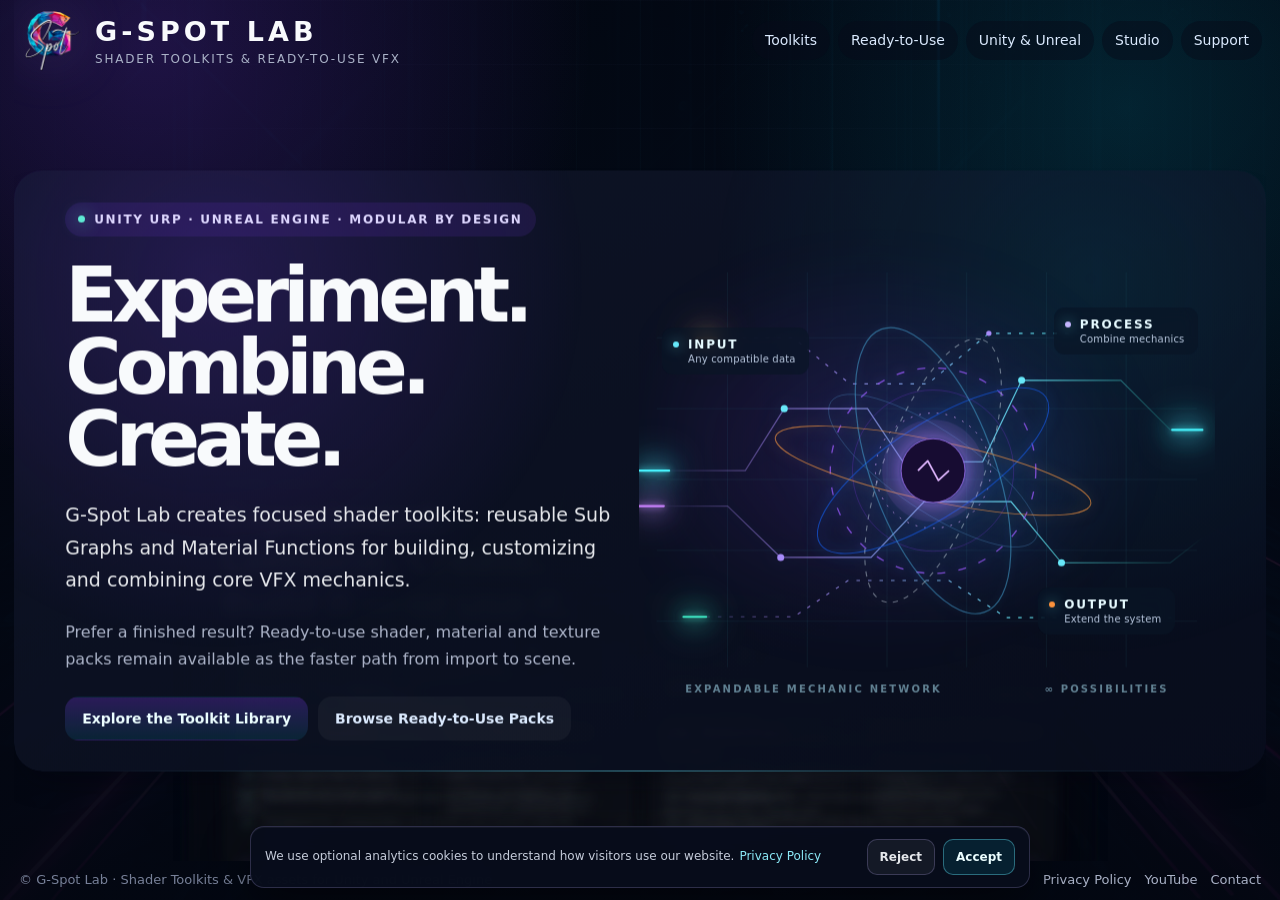
==== commit 30d93cc9: "Refresh consent assets on homepage" ====
--- a/index.html
+++ b/index.html
@@ -138,8 +138,8 @@
   <script src="/assets/back-to-top.js?v=1" defer></script>
   <link rel="stylesheet" href="/assets/scroll-depth.css?v=29" />
   <script src="/assets/scroll-depth.js?v=22" defer></script>
-  <link rel="stylesheet" href="/assets/analytics-consent.css?v=1" />
-  <script src="/assets/analytics-consent.js?v=1" defer></script>
+  <link rel="stylesheet" href="/assets/analytics-consent.css?v=2" />
+  <script src="/assets/analytics-consent.js?v=2" defer></script>
 </head>
 <body>
   <div class="page">
--- a/assets/analytics-consent.css
+++ b/assets/analytics-consent.css
@@ -1,55 +1,54 @@
 .gsl-consent-banner{
   position:fixed;
   z-index:10000;
-  left:16px;
-  right:16px;
-  bottom:16px;
+  left:12px;
+  right:12px;
+  bottom:12px;
   display:flex;
   align-items:center;
   justify-content:space-between;
-  gap:24px;
-  width:min(920px,calc(100% - 32px));
+  gap:16px;
+  width:min(780px,calc(100% - 24px));
   margin:auto;
-  padding:20px;
-  border:1px solid rgba(196,181,253,.28);
-  border-radius:18px;
-  background:rgba(8,13,28,.97);
-  box-shadow:0 24px 80px rgba(0,0,0,.58),inset 0 1px rgba(255,255,255,.07);
+  padding:12px 14px;
+  border:1px solid rgba(196,181,253,.2);
+  border-radius:14px;
+  background:rgba(8,13,28,.96);
+  box-shadow:0 16px 48px rgba(0,0,0,.45),inset 0 1px rgba(255,255,255,.05);
   color:#f8fafc;
   font-family:Inter,ui-sans-serif,system-ui,-apple-system,"Segoe UI",sans-serif;
-  backdrop-filter:blur(18px)
+  backdrop-filter:blur(14px)
 }
 .gsl-consent-copy{min-width:0}
-.gsl-consent-copy strong{display:block;margin-bottom:7px;font-size:16px;color:#f8fafc}
-.gsl-consent-copy p{margin:0;color:#b7c0d4;font-size:13px;line-height:1.55}
-.gsl-consent-copy a{display:inline-block;margin-top:7px;color:#67e8f9;font-size:12px;text-underline-offset:3px}
-.gsl-consent-actions{display:flex;flex:0 0 auto;gap:9px}
+.gsl-consent-copy p{margin:0;color:#c5ccda;font-size:12px;line-height:1.45}
+.gsl-consent-copy a{margin-left:5px;color:#8be9f7;font-size:12px;text-underline-offset:3px;white-space:nowrap}
+.gsl-consent-actions{display:flex;flex:0 0 auto;gap:8px}
 .gsl-consent-actions button,.gsl-consent-settings{
   appearance:none;
-  border:1px solid rgba(196,181,253,.25);
-  border-radius:12px;
+  border:1px solid rgba(196,181,253,.22);
+  border-radius:10px;
   background:rgba(255,255,255,.055);
   color:#e5e7eb;
   cursor:pointer;
   font:700 12px/1.2 Inter,ui-sans-serif,system-ui,-apple-system,"Segoe UI",sans-serif
 }
-.gsl-consent-actions button{min-height:42px;padding:10px 14px}
-.gsl-consent-actions button.is-primary{border-color:rgba(103,232,249,.45);background:linear-gradient(180deg,rgba(124,58,237,.32),rgba(6,182,212,.16));color:#ecfeff}
+.gsl-consent-actions button{min-height:36px;padding:8px 12px;white-space:nowrap}
+.gsl-consent-actions button.is-primary{border-color:rgba(103,232,249,.38);background:rgba(6,182,212,.12);color:#ecfeff}
 .gsl-consent-actions button:hover,.gsl-consent-settings:hover{border-color:rgba(103,232,249,.55);color:#fff}
 .gsl-consent-actions button:focus-visible,.gsl-consent-settings:focus-visible{outline:2px solid #67e8f9;outline-offset:3px}
 .gsl-consent-settings{
-  position:fixed;
-  z-index:9998;
-  right:14px;
-  bottom:14px;
-  padding:8px 10px;
-  background:rgba(8,13,28,.88);
-  color:#aab2c7;
-  opacity:.82;
-  backdrop-filter:blur(10px)
+  padding:0;
+  border:0;
+  border-radius:0;
+  background:none;
+  color:inherit;
+  font:inherit;
+  text-decoration:underline;
+  text-decoration-color:rgba(103,232,249,.3);
+  text-underline-offset:3px
 }
 @media(max-width:680px){
-  .gsl-consent-banner{align-items:stretch;flex-direction:column;gap:16px;padding:17px}
+  .gsl-consent-banner{align-items:stretch;flex-direction:column;gap:11px;padding:12px}
   .gsl-consent-actions{display:grid;grid-template-columns:1fr 1fr;width:100%}
   .gsl-consent-actions button{width:100%}
 }
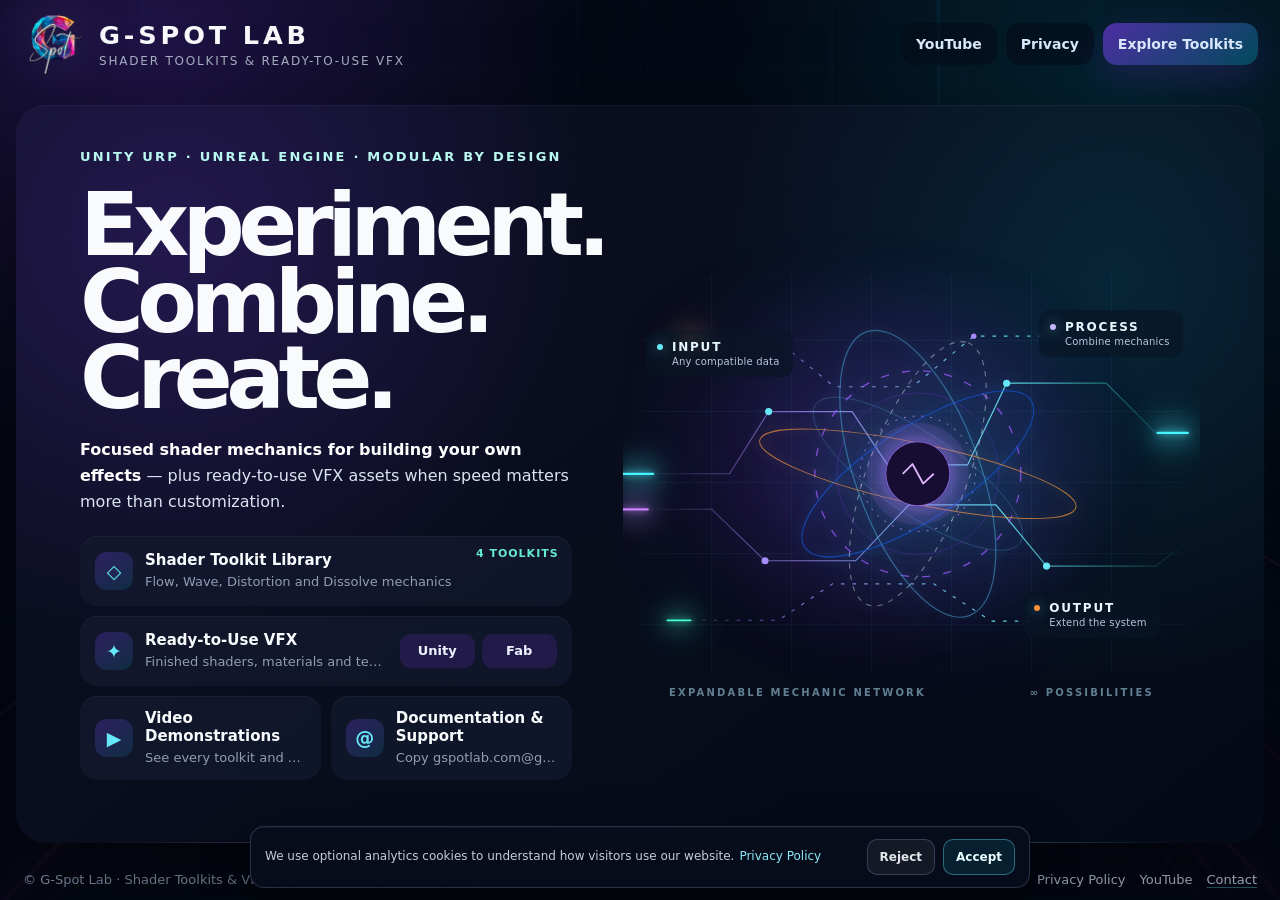
==== commit 90a56c45: "Create focused homepage portal" ====
--- a/index.html
+++ b/index.html
@@ -16,6 +16,11 @@
   <meta name="twitter:title" content="G-Spot Lab | Shader Toolkits & VFX Assets" />
   <meta name="twitter:description" content="Reusable shader building blocks and ready-to-use VFX for Unity URP and Unreal Engine." />
   <meta name="twitter:image" content="https://g-spotlab.com/assets/products/elemental-energy-vfx-materials.png" />
+  <script>
+    document.documentElement.classList.add(
+      new URLSearchParams(window.location.search).get('deck') === '1' ? 'legacy-deck' : 'portal-mode'
+    );
+  </script>
   <script type="application/ld+json">
   {"@context":"https://schema.org","@type":"Organization","name":"G-Spot Lab","url":"https://g-spotlab.com/","logo":"https://g-spotlab.com/assets/gspot-logo.png","sameAs":["https://assetstore.unity.com/publishers/139238","https://www.fab.com/sellers/GLab%20Studio","https://www.youtube.com/@G-spotLab"],"description":"Independent publisher of modular shader toolkits and ready-to-use VFX assets for Unity URP and Unreal Engine."}
   </script>
@@ -113,7 +118,8 @@
 document.addEventListener('click',async function(event){
   const button=event.target.closest('[data-copy-email]');
   if(!button)return;
-  const email=button.dataset.copyEmail, feedback=button.nextElementSibling;
+  const email=button.dataset.copyEmail,
+    feedback=button.nextElementSibling || (button.closest('.portal-copy') && button.closest('.portal-copy').querySelector('.gsl-copy-feedback'));
   let ok=false;
   try{
     if(navigator.clipboard && window.isSecureContext){await navigator.clipboard.writeText(email);ok=true;}
@@ -140,8 +146,75 @@
   <script src="/assets/scroll-depth.js?v=22" defer></script>
   <link rel="stylesheet" href="/assets/analytics-consent.css?v=2" />
   <script src="/assets/analytics-consent.js?v=2" defer></script>
+  <link rel="stylesheet" href="/assets/portal-home.css?v=1" />
 </head>
 <body>
+  <div class="portal-page">
+    <header class="portal-header">
+      <a class="portal-brand" href="/" aria-label="G-Spot Lab home">
+        <img src="/assets/gspot-logo.png" alt="G-Spot Lab logo" />
+        <span class="portal-brand-copy">
+          <span class="portal-brand-name">G-Spot Lab</span>
+          <span class="portal-brand-sub">Shader toolkits &amp; ready-to-use VFX</span>
+        </span>
+      </a>
+      <nav class="portal-nav" aria-label="Main navigation">
+        <a href="https://www.youtube.com/@G-spotLab" target="_blank" rel="noopener noreferrer">YouTube</a>
+        <a href="/privacy/">Privacy</a>
+        <a class="portal-nav-primary" href="/toolkits/">Explore Toolkits</a>
+      </nav>
+    </header>
+
+    <main class="portal-main">
+      <section class="portal-hero" aria-labelledby="portal-title">
+        <div class="portal-copy">
+          <div class="portal-kicker">Unity URP · Unreal Engine · Modular by design</div>
+          <h1 class="portal-title" id="portal-title">Experiment.<br>Combine.<br>Create.</h1>
+          <p class="portal-lead"><strong>Focused shader mechanics for building your own effects</strong> — plus ready-to-use VFX assets when speed matters more than customization.</p>
+
+          <nav class="portal-routes" aria-label="Explore G-Spot Lab">
+            <a class="portal-route portal-route--featured" href="/toolkits/">
+              <span class="portal-route-icon" aria-hidden="true">◇</span>
+              <span class="portal-route-copy"><strong>Shader Toolkit Library</strong><span>Flow, Wave, Distortion and Dissolve mechanics</span></span>
+              <span class="portal-route-meta">4 toolkits</span>
+            </a>
+
+            <article class="portal-route portal-store-route">
+              <span class="portal-route-icon" aria-hidden="true">✦</span>
+              <span class="portal-route-copy"><strong>Ready-to-Use VFX</strong><span>Finished shaders, materials and texture packs</span></span>
+              <span class="portal-store-actions">
+                <a href="https://assetstore.unity.com/publishers/139238" target="_blank" rel="noopener noreferrer">Unity</a>
+                <a href="https://www.fab.com/sellers/GLab%20Studio" target="_blank" rel="noopener noreferrer">Fab</a>
+              </span>
+            </article>
+
+            <a class="portal-route" href="https://www.youtube.com/@G-spotLab" target="_blank" rel="noopener noreferrer">
+              <span class="portal-route-icon" aria-hidden="true">▶</span>
+              <span class="portal-route-copy"><strong>Video Demonstrations</strong><span>See every toolkit and pack in motion</span></span>
+            </a>
+
+            <button class="portal-route gsl-copy-email" type="button" data-copy-email="gspotlab.com@gmail.com" aria-label="Copy G-Spot Lab support email" title="Copy email address">
+              <span class="portal-route-icon" aria-hidden="true">@</span>
+              <span class="portal-route-copy"><strong>Documentation &amp; Support</strong><span>Copy gspotlab.com@gmail.com</span></span>
+            </button>
+          </nav>
+          <span class="gsl-copy-feedback" role="status" aria-live="polite"></span>
+        </div>
+
+        <div class="portal-visual" data-portal-art aria-hidden="true"></div>
+      </section>
+    </main>
+
+    <footer class="portal-footer">
+      <span>© G-Spot Lab · Shader Toolkits &amp; VFX assets for Unity and Unreal Engine</span>
+      <span class="portal-footer-links">
+        <a href="/privacy/">Privacy Policy</a>
+        <a href="https://www.youtube.com/@G-spotLab" target="_blank" rel="noopener noreferrer">YouTube</a>
+        <button type="button" class="gsl-copy-email" data-copy-email="gspotlab.com@gmail.com">Contact</button>
+      </span>
+    </footer>
+  </div>
+
   <div class="page">
     <header class="header">
       <a class="brand" href="#top" aria-label="G-Spot Lab home"><img src="assets/gspot-logo.png" alt="G-Spot Lab logo" /><div><div class="brand-name">G-Spot Lab</div><div class="brand-sub">Shader toolkits & ready-to-use VFX</div></div></a>
@@ -304,6 +377,13 @@
     </main>
     <footer class="footer"><span>© G-Spot Lab · Shader Toolkits & VFX assets for Unity and Unreal Engine</span><div class="footer-links"><a href="/privacy/">Privacy Policy</a><a href="https://www.youtube.com/@G-spotLab" target="_blank" rel="noopener noreferrer">YouTube</a><a href="#support">Contact</a></div></footer>
   </div>
+  <script>
+    (function(){
+      if(!document.documentElement.classList.contains('portal-mode'))return;
+      var art=document.querySelector('.depth-stage--hero .gsl-hero-art');
+      var target=document.querySelector('[data-portal-art]');
+      if(art && target)target.appendChild(art);
+    })();
+  </script>
 </body>
 </html>
-
--- a/assets/portal-home.css
+++ b/assets/portal-home.css
@@ -0,0 +1,191 @@
+/* G-Spot Lab — compact homepage portal.
+   The public homepage is a single, immediately understandable entry screen.
+   The former viewport deck remains available only through ?deck=1. */
+.portal-page{display:none}
+
+html.portal-mode,
+html.portal-mode body{min-height:100%;overflow:hidden}
+html.portal-mode .page{display:none}
+html.portal-mode .portal-page{
+  width:min(1510px,calc(100% - 32px));
+  min-height:100vh;min-height:100dvh;
+  display:grid;grid-template-rows:auto minmax(0,1fr) auto;
+  gap:clamp(8px,1.4vh,18px);
+  margin:0 auto;padding:clamp(8px,1.4vh,18px) 0;
+}
+
+.portal-header{
+  display:flex;align-items:center;justify-content:space-between;gap:24px;
+  min-width:0;padding:0 6px;
+}
+.portal-brand{display:flex;align-items:center;gap:14px;min-width:0}
+.portal-brand img{
+  width:auto;height:clamp(48px,7vh,67px);
+  filter:drop-shadow(0 0 28px rgba(167,139,250,.24));
+}
+.portal-brand-copy{display:block;min-width:0}
+.portal-brand-name{
+  display:block;
+  font-size:clamp(20px,2vw,28px);font-weight:850;letter-spacing:.15em;
+  text-transform:uppercase;white-space:nowrap;
+}
+.portal-brand-sub{
+  display:block;
+  margin-top:4px;color:var(--muted);font-size:12px;letter-spacing:.15em;
+  text-transform:uppercase;white-space:nowrap;
+}
+.portal-nav{display:flex;align-items:center;justify-content:flex-end;gap:9px;flex-wrap:wrap}
+.portal-nav a{
+  display:inline-flex;align-items:center;justify-content:center;min-height:42px;
+  padding:9px 15px;border-radius:14px;background:rgba(7,11,25,.55);
+  color:#dbeafe;font-size:14px;font-weight:680;transition:.2s ease;
+}
+.portal-nav a:hover,.portal-nav a:focus-visible{
+  color:#fff;background:rgba(124,58,237,.18);
+  box-shadow:0 12px 34px rgba(103,232,249,.1);transform:translateY(-1px);
+}
+.portal-nav .portal-nav-primary{
+  background:linear-gradient(135deg,rgba(124,58,237,.62),rgba(6,182,212,.32));
+  box-shadow:0 12px 36px rgba(124,58,237,.2);
+}
+
+.portal-main{min-height:0;display:flex;align-items:center}
+.portal-hero{
+  position:relative;width:100%;min-height:0;max-height:100%;
+  display:grid;grid-template-columns:minmax(0,.92fr) minmax(470px,1.08fr);
+  gap:clamp(20px,4vw,72px);align-items:center;
+  padding:clamp(25px,4.8vh,58px) clamp(27px,5vw,76px);
+  overflow:hidden;border-radius:30px;
+  background:
+    radial-gradient(circle at 13% 18%,rgba(124,58,237,.22),transparent 34%),
+    radial-gradient(circle at 88% 24%,rgba(6,182,212,.15),transparent 34%),
+    linear-gradient(142deg,rgba(12,16,35,.97),rgba(5,10,23,.96));
+  box-shadow:0 28px 100px rgba(0,0,0,.42),inset 0 1px rgba(255,255,255,.045);
+}
+.portal-hero::after{
+  content:"";position:absolute;inset:auto 7% 0;height:1px;
+  background:linear-gradient(90deg,transparent,var(--violet),var(--cyan),transparent);
+  opacity:.55;
+}
+.portal-copy{position:relative;z-index:2;display:flex;flex-direction:column;gap:clamp(15px,2.2vh,24px);min-width:0}
+.portal-kicker{
+  color:#b8f8f0;font-size:13px;font-weight:780;letter-spacing:.17em;
+  line-height:1.45;text-transform:uppercase;
+}
+.portal-title{
+  max-width:720px;font-size:clamp(53px,6.8vw,96px);line-height:.88;
+  letter-spacing:-.075em;text-wrap:balance;
+}
+.portal-lead{
+  max-width:690px;color:#dce4f1;font-size:clamp(16px,1.25vw,19px);line-height:1.65;
+}
+.portal-lead strong{color:#fff;font-weight:760}
+
+.portal-routes{display:grid;grid-template-columns:repeat(2,minmax(0,1fr));gap:10px;max-width:730px}
+.portal-route{
+  position:relative;min-width:0;min-height:70px;
+  display:grid;grid-template-columns:38px minmax(0,1fr);gap:12px;align-items:center;
+  padding:13px 15px;border-radius:17px;
+  background:rgba(20,27,47,.7);box-shadow:inset 0 1px rgba(255,255,255,.045);
+  transition:transform .2s ease,background .2s ease,box-shadow .2s ease;
+}
+.portal-route.gsl-copy-email{padding:13px 15px;text-decoration:none;color:inherit}
+a.portal-route:hover,a.portal-route:focus-visible{
+  background:rgba(31,40,65,.88);transform:translateY(-2px);
+  box-shadow:0 15px 38px rgba(0,0,0,.22),0 0 30px rgba(103,232,249,.07);
+}
+.portal-route-icon{
+  display:grid;place-items:center;width:38px;height:38px;border-radius:12px;
+  background:linear-gradient(145deg,rgba(124,58,237,.28),rgba(6,182,212,.14));
+  color:var(--cyan);font-size:19px;font-weight:780;
+}
+.portal-route-copy{min-width:0}
+.portal-route-copy strong{display:block;color:#f8fafc;font-size:15px;line-height:1.25}
+.portal-route-copy span{
+  display:block;margin-top:3px;color:#929db3;font-size:13px;line-height:1.35;
+  overflow:hidden;text-overflow:ellipsis;white-space:nowrap;
+}
+.portal-route-meta{
+  position:absolute;right:13px;top:11px;color:#65e9d8;font-size:11px;
+  font-weight:760;letter-spacing:.09em;text-transform:uppercase;
+}
+.portal-route--featured{grid-column:1/-1;padding-right:104px}
+.portal-store-route{
+  grid-column:1/-1;display:grid;grid-template-columns:38px minmax(0,1fr) auto;
+}
+.portal-store-actions{display:flex;gap:7px;align-items:center}
+.portal-store-actions a{
+  display:inline-flex;align-items:center;justify-content:center;min-height:34px;
+  min-width:75px;padding:7px 11px;border-radius:11px;
+  background:rgba(124,58,237,.17);color:#eef2ff;font-size:13px;font-weight:720;
+  transition:.2s ease;
+}
+.portal-store-actions a:hover,.portal-store-actions a:focus-visible{
+  background:rgba(6,182,212,.18);color:#fff;transform:translateY(-1px);
+}
+
+.portal-visual{position:relative;z-index:1;min-width:0;display:flex;align-items:center;justify-content:center}
+.portal-visual::before{
+  content:"";position:absolute;inset:12% 5%;border-radius:50%;
+  background:radial-gradient(circle,rgba(103,232,249,.09),rgba(124,58,237,.08) 38%,transparent 70%);
+  filter:blur(26px);pointer-events:none;
+}
+.portal-visual .gsl-hero-art{
+  display:block;position:relative;width:100%;max-width:760px;
+  aspect-ratio:1.16;max-height:min(62vh,600px);min-height:300px;
+  isolation:isolate;overflow:hidden;border-radius:28px;
+}
+
+.portal-footer{
+  display:flex;align-items:center;justify-content:space-between;gap:16px;
+  padding:0 7px;color:#7e899f;font-size:13px;
+}
+.portal-footer-links{display:flex;align-items:center;justify-content:flex-end;gap:14px;flex-wrap:wrap}
+.portal-footer a,.portal-footer button{color:#aeb8ca}
+.portal-footer a:hover,.portal-footer button:hover{color:#fff}
+.portal-footer .gsl-copy-email{font-size:13px}
+
+@media(max-width:1080px){
+  html.portal-mode,html.portal-mode body{overflow:auto}
+  html.portal-mode .portal-page{height:auto;min-height:100dvh;grid-template-rows:auto auto auto}
+  .portal-hero{grid-template-columns:1fr;padding:34px clamp(20px,5vw,48px)}
+  .portal-copy{max-width:820px}
+  .portal-visual{min-height:380px}
+  .portal-visual .gsl-hero-art{max-width:760px}
+}
+
+@media(max-width:720px){
+  html.portal-mode .portal-page{width:calc(100% - 18px);padding-top:8px}
+  .portal-header{align-items:flex-start;gap:12px}
+  .portal-brand img{height:52px}
+  .portal-brand-name{font-size:19px}
+  .portal-brand-sub{font-size:9px;white-space:normal}
+  .portal-nav a:not(.portal-nav-primary){display:none}
+  .portal-nav a{min-height:39px;padding:8px 11px;font-size:13px}
+  .portal-hero{padding:27px 17px;border-radius:23px}
+  .portal-title{font-size:clamp(50px,16vw,72px)}
+  .portal-routes{grid-template-columns:1fr}
+  .portal-route,.portal-route--featured,.portal-store-route{grid-column:1;padding-right:14px}
+  .portal-route-meta{position:static;grid-column:2;margin-top:2px}
+  .portal-store-route{grid-template-columns:38px minmax(0,1fr)}
+  .portal-store-actions{grid-column:1/-1;display:grid;grid-template-columns:1fr 1fr}
+  .portal-store-actions a{min-height:40px}
+  .portal-visual{min-height:290px}
+  .portal-visual .gsl-hero-art{min-height:280px}
+  .gsl-art-caption{font-size:8px;letter-spacing:.12em}
+  .portal-footer{align-items:flex-start;flex-direction:column;padding:4px 5px 8px}
+  .portal-footer-links{justify-content:flex-start}
+}
+
+@media(max-height:760px) and (min-width:1081px){
+  html.portal-mode,html.portal-mode body{overflow:auto}
+  html.portal-mode .portal-page{min-height:760px}
+  .portal-hero{padding-top:24px;padding-bottom:24px}
+  .portal-title{font-size:clamp(50px,6.1vw,82px)}
+  .portal-copy{gap:13px}
+  .portal-route{min-height:64px;padding-top:10px;padding-bottom:10px}
+}
+
+@media(prefers-reduced-motion:reduce){
+  .portal-route,.portal-nav a,.portal-store-actions a{transition:none}
+}
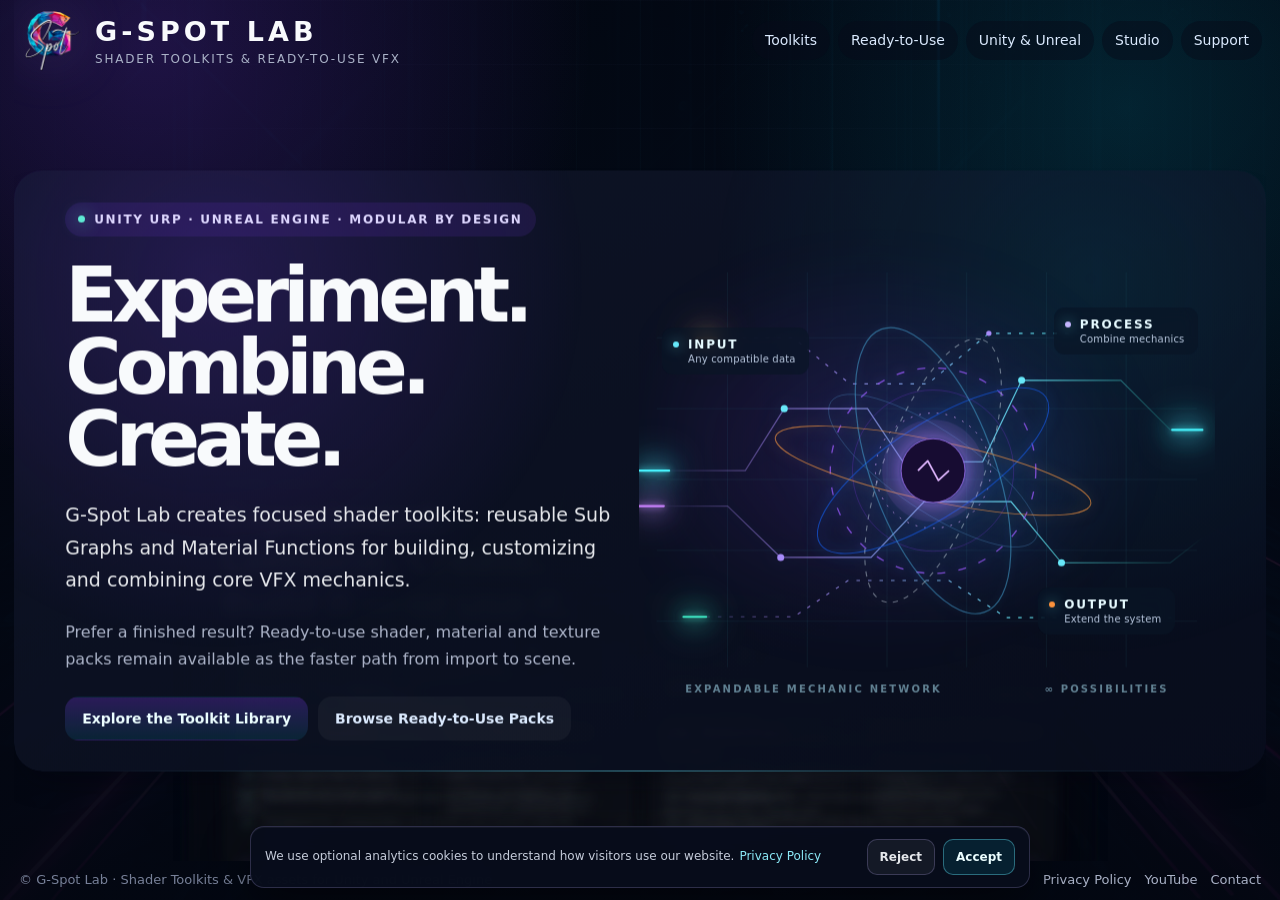
==== commit 92185b57: "Revert "Create focused homepage portal" This reverts commit 90a56c45328452b2f1032f719d2a8eb88ff5c10f" ====
--- a/index.html
+++ b/index.html
@@ -16,11 +16,6 @@
   <meta name="twitter:title" content="G-Spot Lab | Shader Toolkits & VFX Assets" />
   <meta name="twitter:description" content="Reusable shader building blocks and ready-to-use VFX for Unity URP and Unreal Engine." />
   <meta name="twitter:image" content="https://g-spotlab.com/assets/products/elemental-energy-vfx-materials.png" />
-  <script>
-    document.documentElement.classList.add(
-      new URLSearchParams(window.location.search).get('deck') === '1' ? 'legacy-deck' : 'portal-mode'
-    );
-  </script>
   <script type="application/ld+json">
   {"@context":"https://schema.org","@type":"Organization","name":"G-Spot Lab","url":"https://g-spotlab.com/","logo":"https://g-spotlab.com/assets/gspot-logo.png","sameAs":["https://assetstore.unity.com/publishers/139238","https://www.fab.com/sellers/GLab%20Studio","https://www.youtube.com/@G-spotLab"],"description":"Independent publisher of modular shader toolkits and ready-to-use VFX assets for Unity URP and Unreal Engine."}
   </script>
@@ -118,8 +113,7 @@
 document.addEventListener('click',async function(event){
   const button=event.target.closest('[data-copy-email]');
   if(!button)return;
-  const email=button.dataset.copyEmail,
-    feedback=button.nextElementSibling || (button.closest('.portal-copy') && button.closest('.portal-copy').querySelector('.gsl-copy-feedback'));
+  const email=button.dataset.copyEmail, feedback=button.nextElementSibling;
   let ok=false;
   try{
     if(navigator.clipboard && window.isSecureContext){await navigator.clipboard.writeText(email);ok=true;}
@@ -146,75 +140,8 @@
   <script src="/assets/scroll-depth.js?v=22" defer></script>
   <link rel="stylesheet" href="/assets/analytics-consent.css?v=2" />
   <script src="/assets/analytics-consent.js?v=2" defer></script>
-  <link rel="stylesheet" href="/assets/portal-home.css?v=1" />
 </head>
 <body>
-  <div class="portal-page">
-    <header class="portal-header">
-      <a class="portal-brand" href="/" aria-label="G-Spot Lab home">
-        <img src="/assets/gspot-logo.png" alt="G-Spot Lab logo" />
-        <span class="portal-brand-copy">
-          <span class="portal-brand-name">G-Spot Lab</span>
-          <span class="portal-brand-sub">Shader toolkits &amp; ready-to-use VFX</span>
-        </span>
-      </a>
-      <nav class="portal-nav" aria-label="Main navigation">
-        <a href="https://www.youtube.com/@G-spotLab" target="_blank" rel="noopener noreferrer">YouTube</a>
-        <a href="/privacy/">Privacy</a>
-        <a class="portal-nav-primary" href="/toolkits/">Explore Toolkits</a>
-      </nav>
-    </header>
-
-    <main class="portal-main">
-      <section class="portal-hero" aria-labelledby="portal-title">
-        <div class="portal-copy">
-          <div class="portal-kicker">Unity URP · Unreal Engine · Modular by design</div>
-          <h1 class="portal-title" id="portal-title">Experiment.<br>Combine.<br>Create.</h1>
-          <p class="portal-lead"><strong>Focused shader mechanics for building your own effects</strong> — plus ready-to-use VFX assets when speed matters more than customization.</p>
-
-          <nav class="portal-routes" aria-label="Explore G-Spot Lab">
-            <a class="portal-route portal-route--featured" href="/toolkits/">
-              <span class="portal-route-icon" aria-hidden="true">◇</span>
-              <span class="portal-route-copy"><strong>Shader Toolkit Library</strong><span>Flow, Wave, Distortion and Dissolve mechanics</span></span>
-              <span class="portal-route-meta">4 toolkits</span>
-            </a>
-
-            <article class="portal-route portal-store-route">
-              <span class="portal-route-icon" aria-hidden="true">✦</span>
-              <span class="portal-route-copy"><strong>Ready-to-Use VFX</strong><span>Finished shaders, materials and texture packs</span></span>
-              <span class="portal-store-actions">
-                <a href="https://assetstore.unity.com/publishers/139238" target="_blank" rel="noopener noreferrer">Unity</a>
-                <a href="https://www.fab.com/sellers/GLab%20Studio" target="_blank" rel="noopener noreferrer">Fab</a>
-              </span>
-            </article>
-
-            <a class="portal-route" href="https://www.youtube.com/@G-spotLab" target="_blank" rel="noopener noreferrer">
-              <span class="portal-route-icon" aria-hidden="true">▶</span>
-              <span class="portal-route-copy"><strong>Video Demonstrations</strong><span>See every toolkit and pack in motion</span></span>
-            </a>
-
-            <button class="portal-route gsl-copy-email" type="button" data-copy-email="gspotlab.com@gmail.com" aria-label="Copy G-Spot Lab support email" title="Copy email address">
-              <span class="portal-route-icon" aria-hidden="true">@</span>
-              <span class="portal-route-copy"><strong>Documentation &amp; Support</strong><span>Copy gspotlab.com@gmail.com</span></span>
-            </button>
-          </nav>
-          <span class="gsl-copy-feedback" role="status" aria-live="polite"></span>
-        </div>
-
-        <div class="portal-visual" data-portal-art aria-hidden="true"></div>
-      </section>
-    </main>
-
-    <footer class="portal-footer">
-      <span>© G-Spot Lab · Shader Toolkits &amp; VFX assets for Unity and Unreal Engine</span>
-      <span class="portal-footer-links">
-        <a href="/privacy/">Privacy Policy</a>
-        <a href="https://www.youtube.com/@G-spotLab" target="_blank" rel="noopener noreferrer">YouTube</a>
-        <button type="button" class="gsl-copy-email" data-copy-email="gspotlab.com@gmail.com">Contact</button>
-      </span>
-    </footer>
-  </div>
-
   <div class="page">
     <header class="header">
       <a class="brand" href="#top" aria-label="G-Spot Lab home"><img src="assets/gspot-logo.png" alt="G-Spot Lab logo" /><div><div class="brand-name">G-Spot Lab</div><div class="brand-sub">Shader toolkits & ready-to-use VFX</div></div></a>
@@ -377,13 +304,6 @@
     </main>
     <footer class="footer"><span>© G-Spot Lab · Shader Toolkits & VFX assets for Unity and Unreal Engine</span><div class="footer-links"><a href="/privacy/">Privacy Policy</a><a href="https://www.youtube.com/@G-spotLab" target="_blank" rel="noopener noreferrer">YouTube</a><a href="#support">Contact</a></div></footer>
   </div>
-  <script>
-    (function(){
-      if(!document.documentElement.classList.contains('portal-mode'))return;
-      var art=document.querySelector('.depth-stage--hero .gsl-hero-art');
-      var target=document.querySelector('[data-portal-art]');
-      if(art && target)target.appendChild(art);
-    })();
-  </script>
 </body>
 </html>
+
